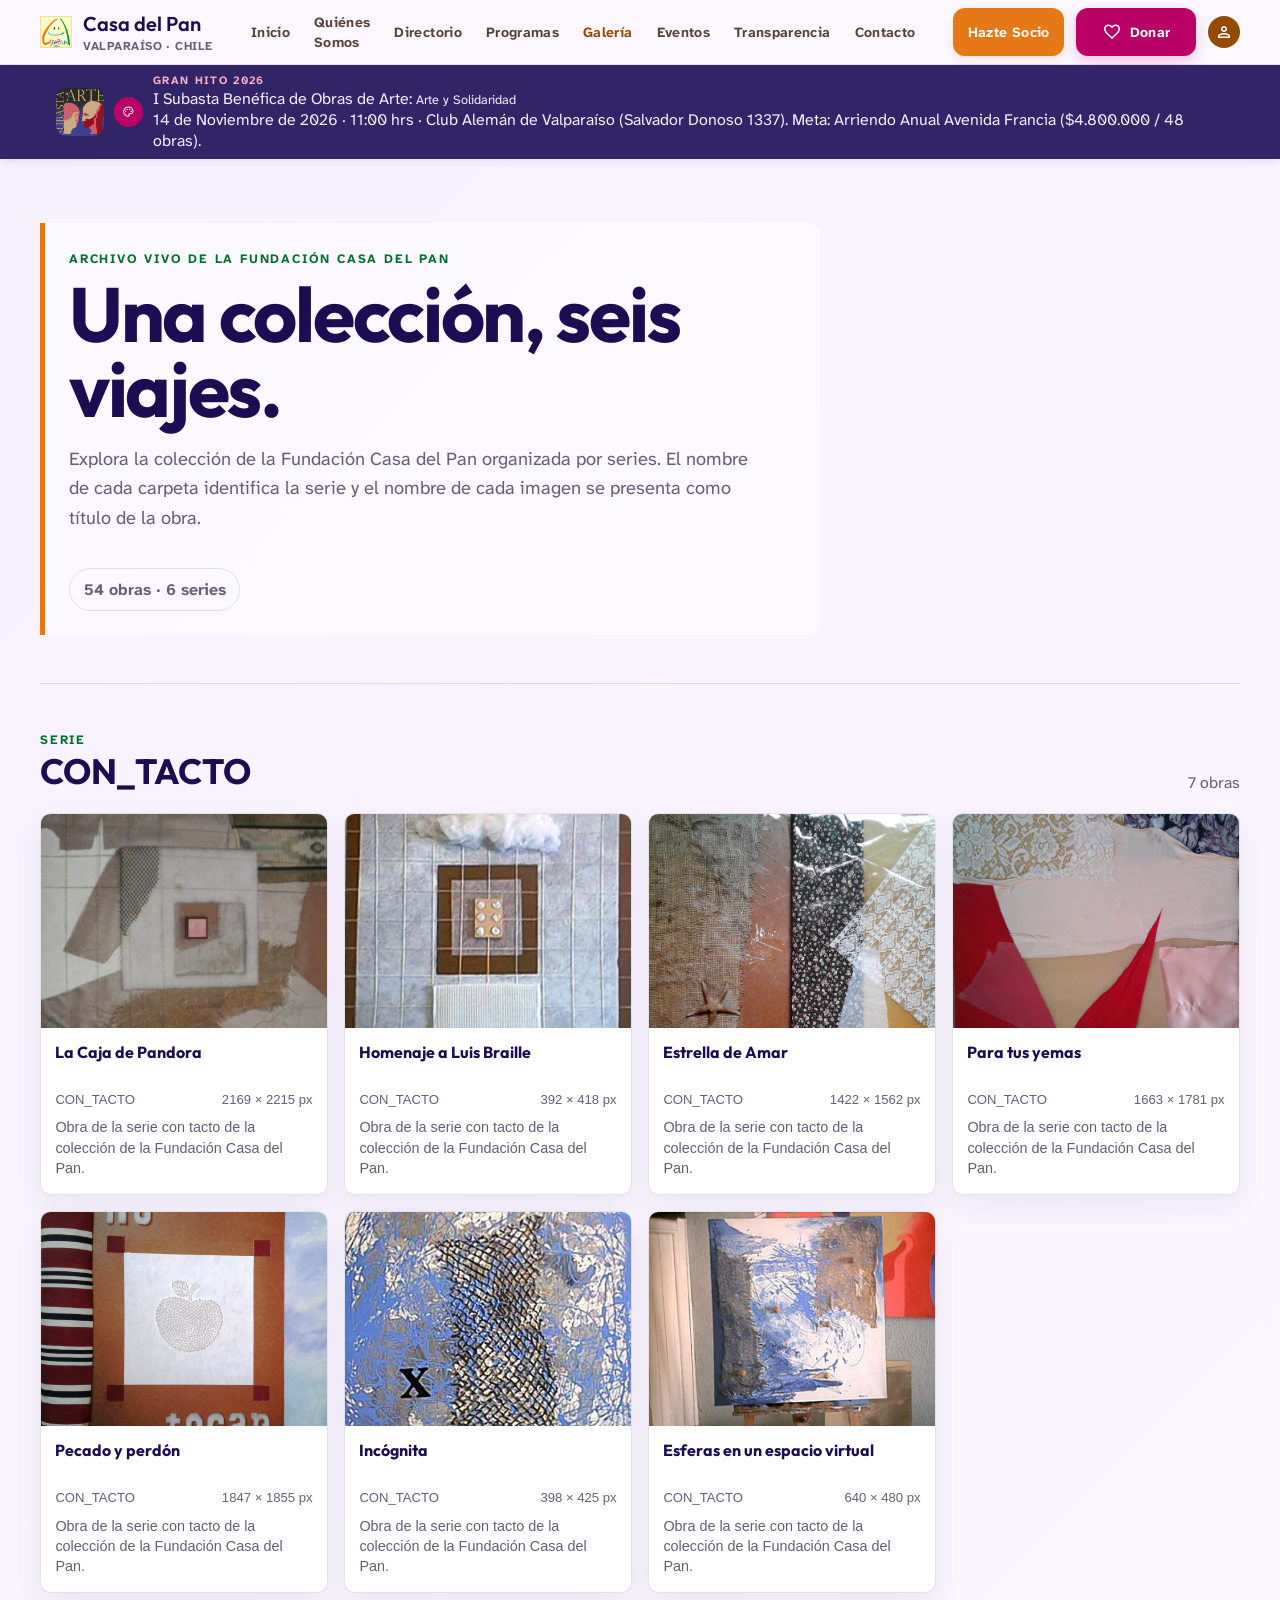
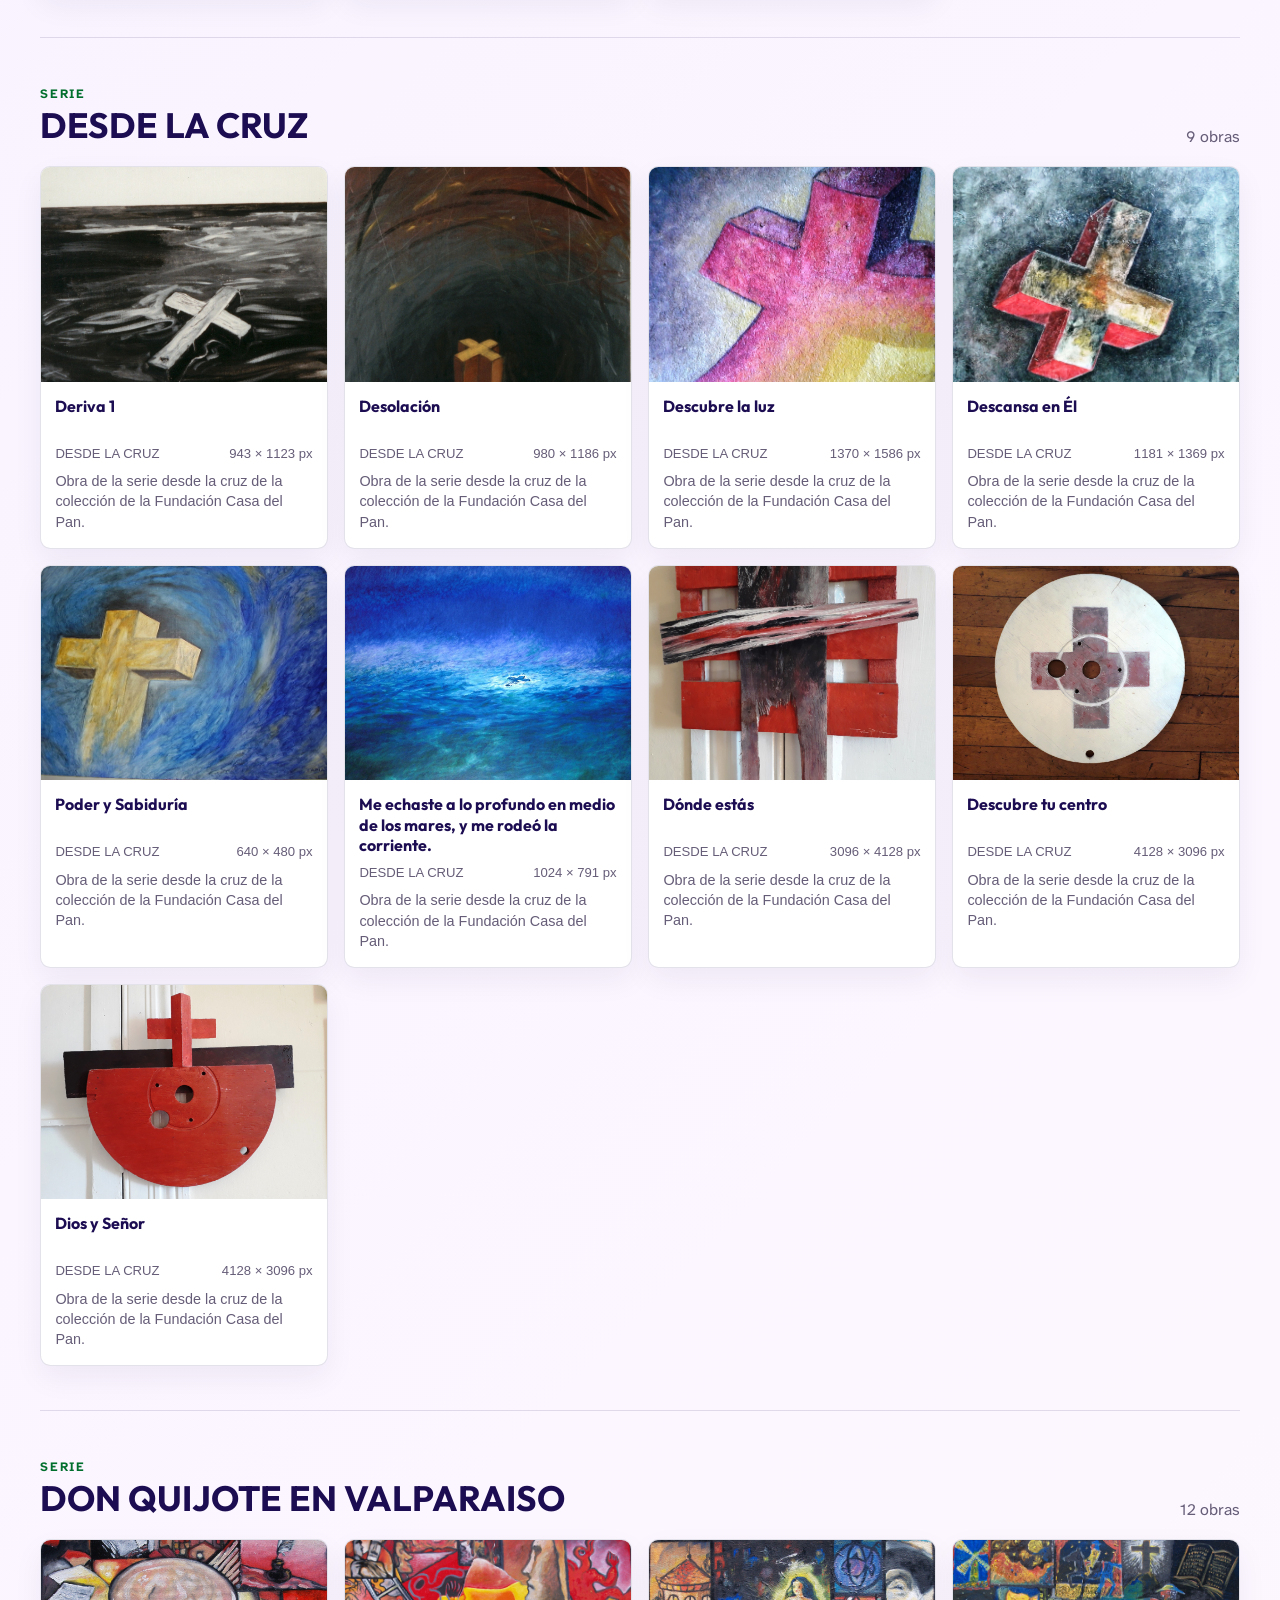
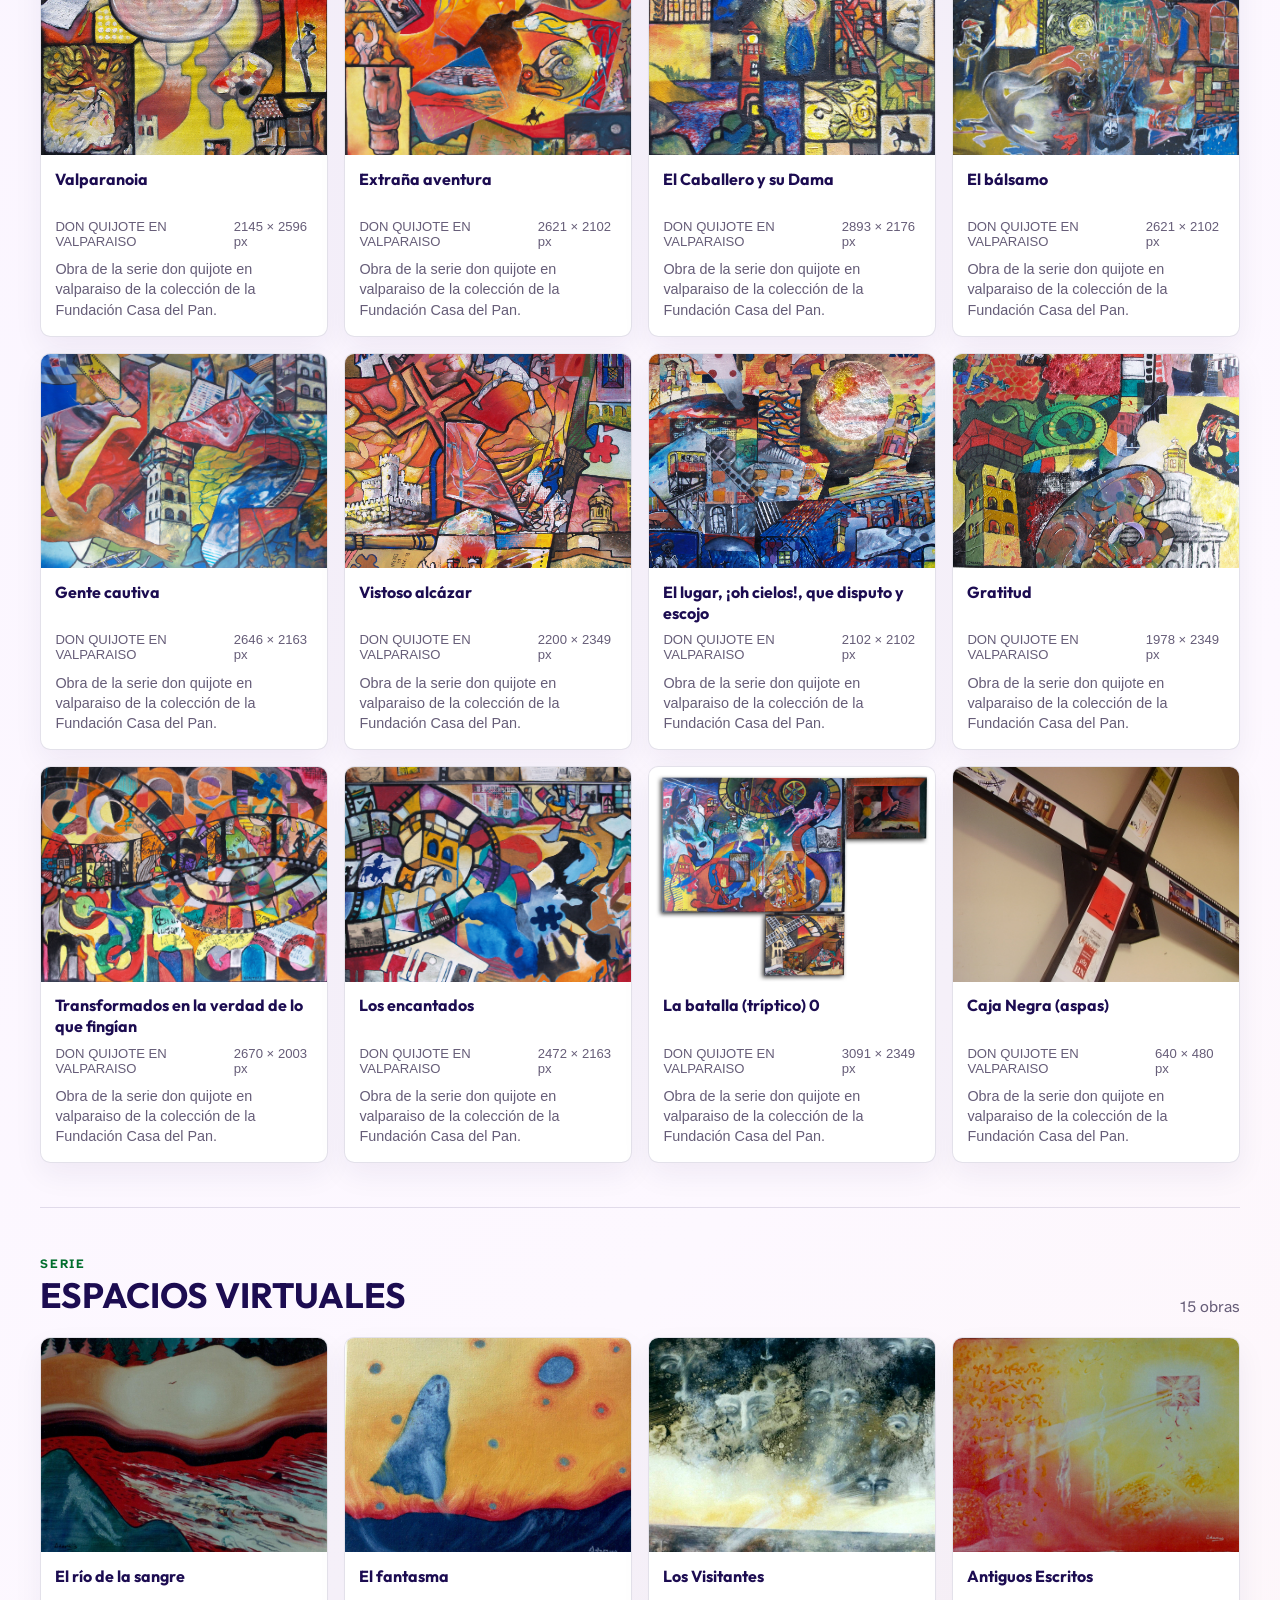
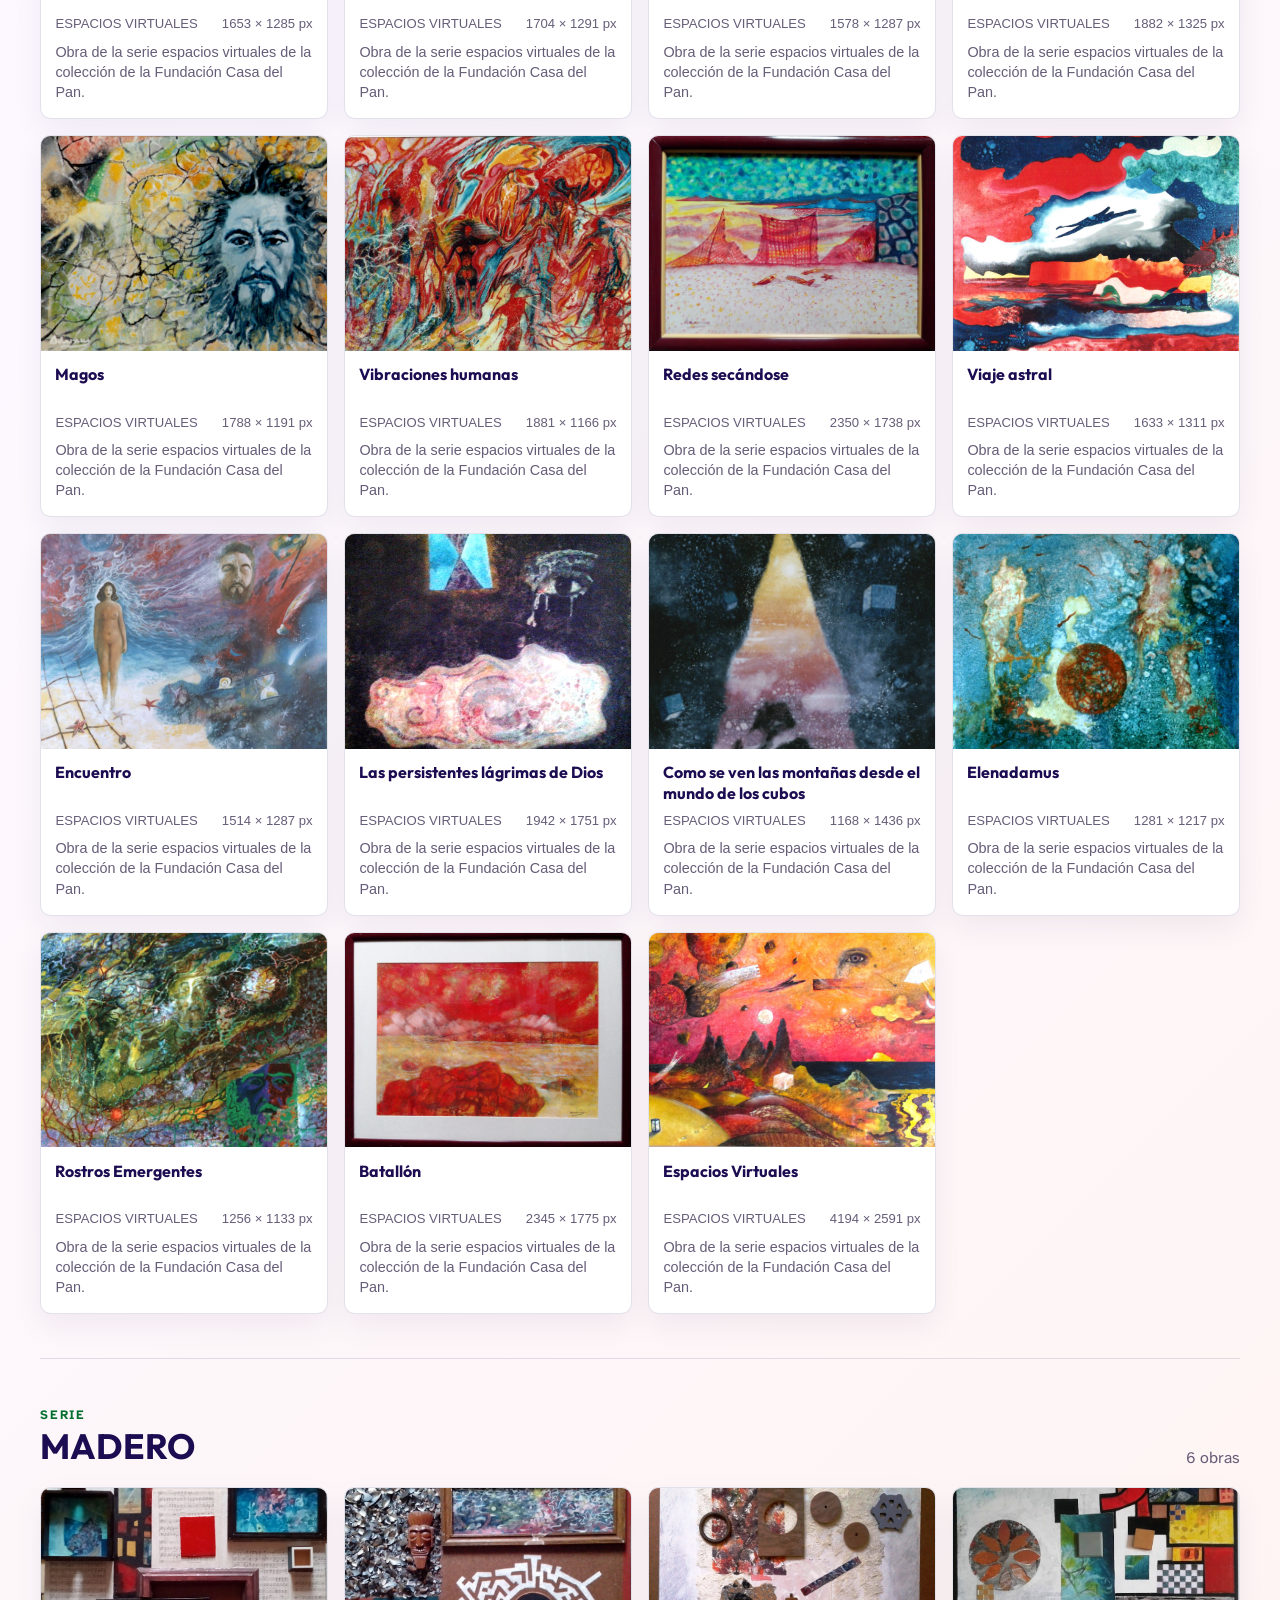
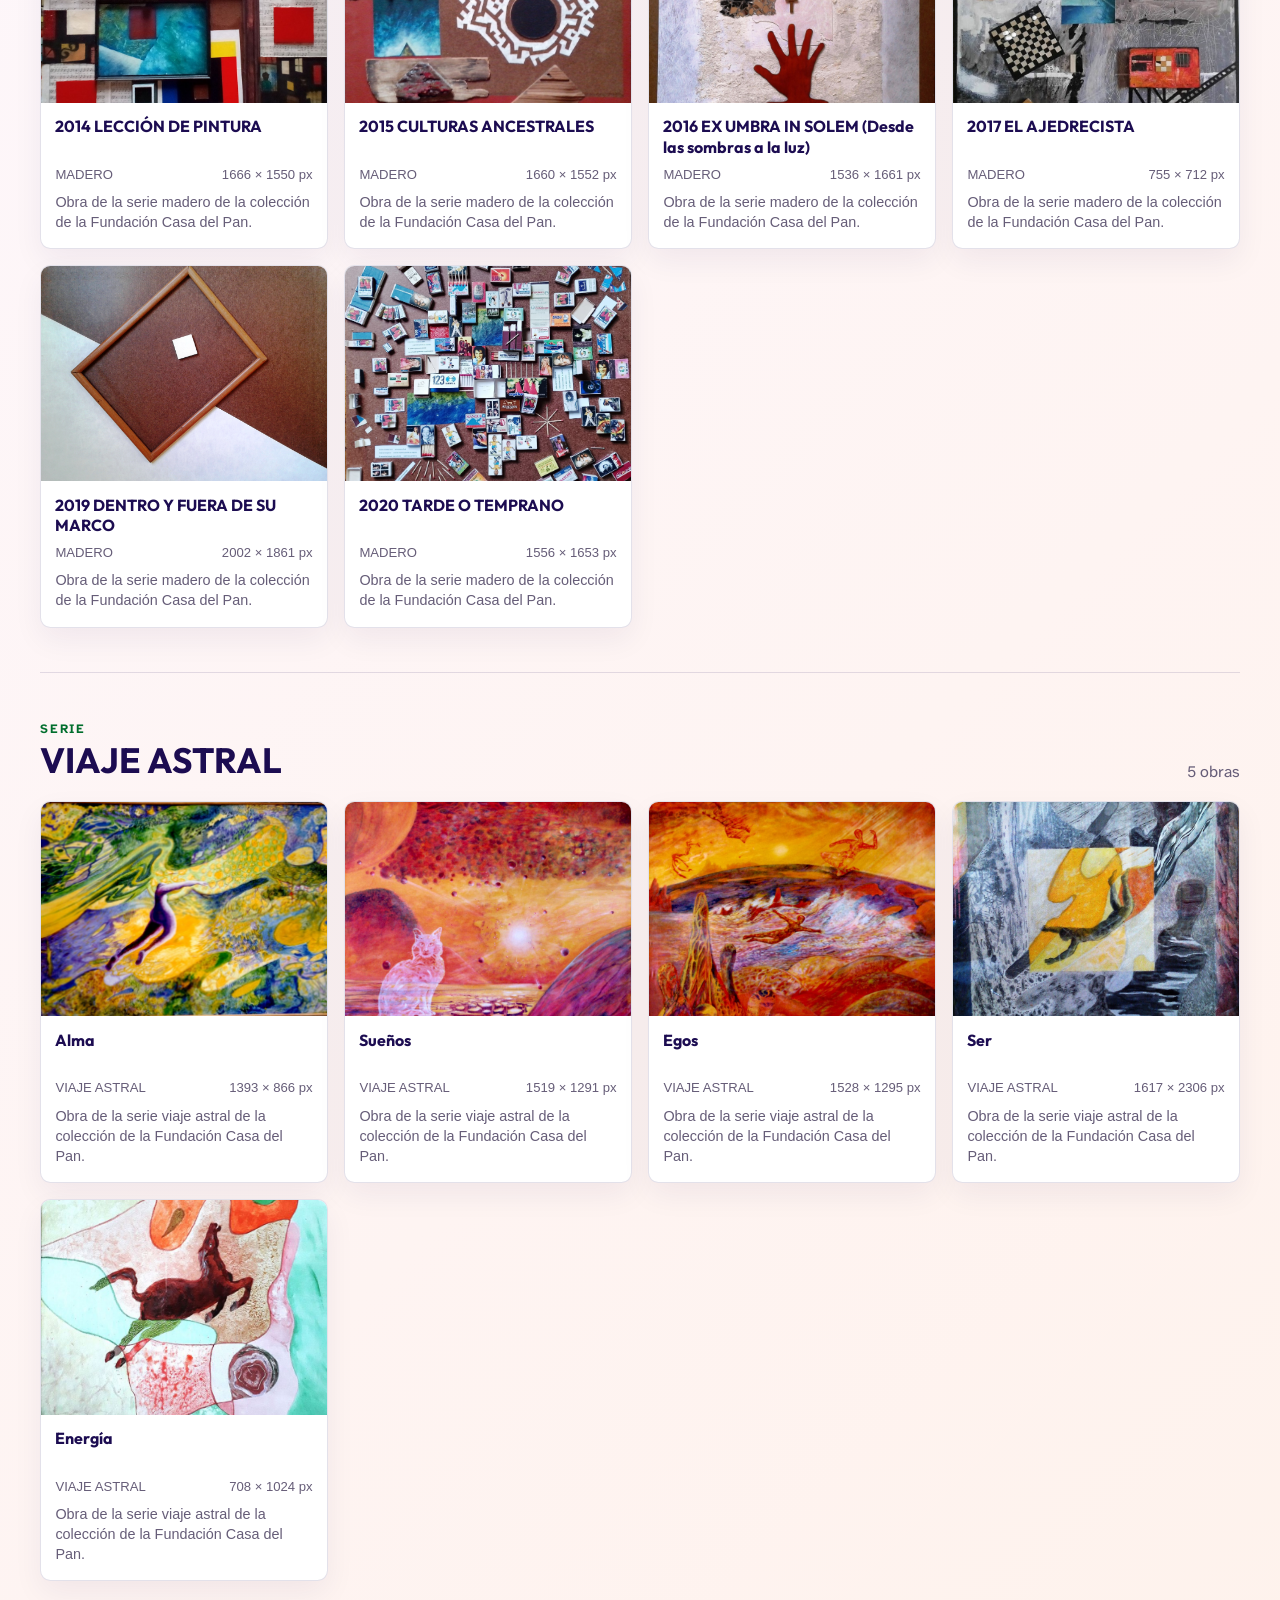
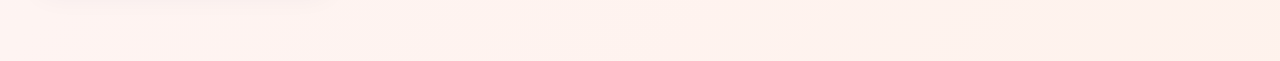
==== coleccion-fcp.html @ 7492fa9b "update surprise prime photos" ====
<!doctype html>
<html lang="es">
<head>
  <meta charset="utf-8">
  <meta name="viewport" content="width=device-width, initial-scale=1">
  <title>Colección FCP | Fundación Casa del Pan</title>
  <meta name="description" content="Colección de obras de la Fundación Casa del Pan, organizada por series.">
  <link rel="preconnect" href="https://fonts.googleapis.com">
  <link rel="preconnect" href="https://fonts.googleapis.com" crossorigin>
  <link href="https://fonts.googleapis.com/css2?family=Atkinson+Hyperlegible+Next:wght@400;700&family=Outfit:wght@500;600;700&display=swap" rel="stylesheet">
  <link href="https://fonts.googleapis.com/css2?family=Material+Symbols+Outlined:opsz,wght,FILL,GRAD@20..48,100..700,0..1,-50..200" rel="stylesheet">
  <link rel="stylesheet" href="assets/css/galleries.css">
</head>
<body class="gallery-body">
  <header class="gallery-header bg-surface/95 backdrop-blur-md">
    <div class="gallery-nav h-16 max-w-container-max mx-auto px-gutter-mobile lg:px-gutter-desktop flex items-center justify-between gap-space-md">
      <a class="gallery-brand flex items-center gap-space-sm group focus:outline-none focus:ring-2 focus:ring-secondary rounded-lg" href="index.html">
        <img alt="Fundación Casa del Pan Logo" class="h-8 w-auto object-contain" src="assets/images/logo.png" width="32" height="32" />
        <div class="flex flex-col"><span class="font-headline-sm text-headline-sm text-on-surface tracking-tight leading-tight group-hover:text-primary transition-colors">Casa del Pan</span><span class="font-label-sm text-label-sm text-on-surface-variant tracking-wider uppercase">Valparaíso · Chile</span></div>
      </a>
      <nav aria-label="Navegación principal" class="gallery-links hidden xl:flex items-center gap-space-lg">
        <a class="font-label-md text-label-md text-on-surface-variant hover:text-on-surface transition-colors py-2" href="index.html">Inicio</a>
        <a class="font-label-md text-label-md text-on-surface-variant hover:text-on-surface transition-colors py-2" href="index.html#quienes-somos">Quiénes<br>Somos</a>
        <a class="font-label-md text-label-md text-on-surface-variant hover:text-on-surface transition-colors py-2" href="index.html#directorio">Directorio</a>
        <a class="font-label-md text-label-md text-on-surface-variant hover:text-on-surface transition-colors py-2" href="index.html#programas">Programas</a>
        <a aria-current="page" class="font-label-md text-label-md text-primary font-bold transition-colors py-2" href="coleccion-fcp.html">Galería</a>
        <a class="font-label-md text-label-md text-on-surface-variant hover:text-on-surface transition-colors py-2" href="obras-subastas.html">Eventos</a>
        <a class="font-label-md text-label-md text-on-surface-variant hover:text-on-surface transition-colors py-2" href="index.html#transparencia">Transparencia</a>
        <a class="font-label-md text-label-md text-on-surface-variant hover:text-on-surface transition-colors py-2" href="index.html#contacto">Contacto</a>
      </nav>
      <div class="gallery-actions flex items-center gap-space-sm"><a class="gallery-member-link hidden sm:inline-flex items-center justify-center min-h-[48px] px-space-md py-space-xs rounded-xl bg-primary-container text-on-primary font-label-md text-label-md shadow-sm hover:brightness-105 active:scale-98 transition-all" href="index.html#hazte-socio">Hazte Socio</a><a class="gallery-link-cta inline-flex items-center justify-center min-h-[48px] px-space-lg py-space-xs rounded-xl bg-tertiary text-on-tertiary font-label-md text-label-md shadow-md hover:brightness-110 active:scale-98 transition-all gap-space-xs" href="index.html#donar"><span aria-hidden="true" class="material-symbols-outlined text-[20px]">favorite</span><span>Donar</span></a><span class="gallery-profile w-8 h-8 rounded-full bg-primary flex items-center justify-center shrink-0 ml-1" aria-hidden="true"><span class="material-symbols-outlined text-on-primary text-[18px]">person</span></span></div>
    </div>
  </header>
  <aside aria-label="Evento Solidario Destacado" class="auction-banner w-full bg-inverse-surface px-gutter-mobile lg:px-gutter-desktop py-space-sm shadow-sm">
    <div class="max-w-container-max mx-auto flex flex-col md:flex-row items-center justify-between gap-space-sm w-full"><div class="auction-banner-inner flex items-center gap-space-sm"><img class="h-14 w-14 rounded-xl object-cover shadow-sm" src="assets/images/logo-evento-subasta.jpeg" alt="Logo de la subasta Arte y Solidaridad" width="56" height="56" /><span aria-hidden="true" class="auction-banner-icon inline-flex p-space-xs rounded-full bg-tertiary text-on-tertiary animate-pulse"><span class="material-symbols-outlined text-[20px]">palette</span></span><div class="flex flex-col"><span class="auction-banner-kicker font-label-sm text-label-sm uppercase tracking-wider">Gran Hito 2026</span><p class="font-headline-sm text-headline-sm">I Subasta Benéfica de Obras de Arte: <span>Arte y Solidaridad</span></p><p class="font-body-sm text-body-sm">14 de Noviembre de 2026 · 11:00 hrs · Club Alemán de Valparaíso (Salvador Donoso 1337). Meta: Arriendo Anual Avenida Francia ($4.800.000 / 48 obras).</p></div></div></div>
  </aside>
  <main class="gallery-main" data-gallery-root="collection">
    <section class="gallery-hero">
      <span class="gallery-kicker">Archivo vivo de la Fundación Casa del Pan</span>
      <h1>Una colección, seis viajes.</h1>
      <p>Explora la colección de la Fundación Casa del Pan organizada por series. El nombre de cada carpeta identifica la serie y el nombre de cada imagen se presenta como título de la obra.</p>
      <span class="gallery-stat">54 obras · 6 series</span>
    </section>
    <div data-series-container></div>
  </main>
  <div class="lightbox" id="lightbox" role="dialog" aria-modal="true" aria-labelledby="lightbox-title" hidden>
    <button class="lightbox-close" type="button" aria-label="Cerrar vista ampliada" data-lightbox-close>×</button>
    <button class="lightbox-arrow lightbox-prev" type="button" aria-label="Obra anterior" data-lightbox-prev>‹</button>
    <div class="lightbox-content"><div class="lightbox-media"><img data-lightbox-image alt=""></div><div class="lightbox-info"><span class="gallery-kicker">Ficha de la obra</span><h2 id="lightbox-title" data-lightbox-title></h2><p data-lightbox-description></p><p><strong>Tamaño original</strong><br><span data-lightbox-size></span></p></div></div>
    <button class="lightbox-arrow lightbox-next" type="button" aria-label="Obra siguiente" data-lightbox-next>›</button>
  </div>
  <script src="assets/js/galleries.js" defer></script>
</body>
</html>
---- assets/css/galleries.css ----
:root {
  --gallery-ink: #1c0c51;
  --gallery-muted: #665d78;
  --gallery-orange: #e67817;
  --gallery-green: #006e2d;
  --gallery-paper: #fdf8ff;
  --gallery-line: rgba(28, 12, 81, 0.12);
}

* { box-sizing: border-box; }

html { scroll-behavior: smooth; }

body.gallery-body {
  margin: 0;
  color: var(--gallery-ink);
  background: var(--gallery-paper);
  background-image: linear-gradient(135deg, rgba(247, 241, 255, .95), rgba(253, 248, 255, .96) 55%, rgba(255, 240, 229, .72));
  font-family: "Atkinson Hyperlegible Next", sans-serif;
}

.gallery-header {
  position: sticky;
  top: 0;
  z-index: 20;
  border-bottom: 1px solid var(--gallery-line);
  background: rgba(253, 248, 255, 0.95);
  backdrop-filter: blur(18px);
}

.gallery-nav {
  width: min(1200px, calc(100% - 2rem));
  min-height: 64px;
  margin: 0 auto;
  display: flex;
  align-items: center;
  justify-content: space-between;
  gap: 1rem;
}

.gallery-brand { display: inline-flex; align-items: center; gap: .7rem; color: inherit; text-decoration: none; }
.gallery-brand img { width: 32px; height: 32px; object-fit: contain; }
.gallery-brand > div { display: flex; flex-direction: column; }
.gallery-brand span:first-child { color: var(--gallery-ink); font: 600 20px/28px "Outfit", sans-serif; }
.gallery-brand span:last-child { color: var(--gallery-muted); font: 700 12px/16px "Atkinson Hyperlegible Next", sans-serif; letter-spacing: .04em; text-transform: uppercase; }
.gallery-brand strong { display: block; font: 700 1rem "Outfit", sans-serif; }
.gallery-brand small { color: var(--gallery-muted); letter-spacing: .08em; text-transform: uppercase; }
.gallery-links { display: none; align-items: center; gap: 1.5rem; flex-wrap: wrap; justify-content: flex-end; }
.gallery-links a { color: #564336; padding: .5rem 0; border-radius: 0; text-decoration: none; font: 700 14px/20px "Atkinson Hyperlegible Next", sans-serif; letter-spacing: .025em; transition: color .2s ease; }
.gallery-links a:hover { color: #1c0c51; background: transparent; }
.gallery-links a[aria-current="page"] { color: #964900; background: transparent; }
.gallery-links .gallery-link-cta { color: white; background: #b90065; box-shadow: 0 5px 14px rgba(185, 0, 101, .22); }
.gallery-links .gallery-link-cta:hover { color: white; background: var(--gallery-green); }
.gallery-actions { display: flex; align-items: center; gap: .75rem; }
.gallery-actions a { display: inline-flex; align-items: center; justify-content: center; min-height: 48px; padding: .5rem .9rem; border-radius: .75rem; color: white; font: 700 14px/20px "Atkinson Hyperlegible Next", sans-serif; letter-spacing: .025em; text-decoration: none; transition: filter .2s ease, transform .2s ease; }
.gallery-member-link { color: white !important; background: #e67817; box-shadow: 0 3px 10px rgba(230, 120, 23, .18); }
.gallery-member-link:hover { filter: brightness(1.05); }
.gallery-actions a:active { transform: scale(.98); }
.gallery-profile { display: inline-grid; place-items: center; width: 32px; height: 32px; border-radius: 50%; color: white; background: #964900; font-size: .7rem; }

.gallery-actions .gallery-link-cta { min-width: 120px; gap: .5rem; color: white; background: #b90065; box-shadow: 0 5px 14px rgba(185, 0, 101, .22); }
.gallery-actions .gallery-link-cta:hover { filter: brightness(1.1); }
.material-symbols-outlined { font-family: "Material Symbols Outlined"; font-weight: normal; font-style: normal; font-size: 1.25rem; line-height: 1; letter-spacing: normal; text-transform: none; white-space: nowrap; word-wrap: normal; direction: ltr; font-feature-settings: "liga"; -webkit-font-feature-settings: "liga"; -webkit-font-smoothing: antialiased; }

.auction-banner { width: 100%; margin: 0; padding: .5rem max(1rem, calc((100% - 1200px) / 2)); display: flex; align-items: center; justify-content: space-between; gap: 1rem; background: #322567; color: #f4eeff; box-shadow: 0 1px 8px rgba(31, 16, 84, .12); }
.auction-banner > div { width: min(1200px, calc(100% - 2rem)); margin: 0 auto; display: flex; align-items: center; justify-content: space-between; gap: 1rem; }
.auction-banner-inner { display: flex; align-items: center; gap: .6rem; min-width: 0; }
.auction-banner-inner img { width: 48px; height: 48px; border-radius: .65rem; object-fit: cover; }
.auction-banner-icon { display: inline-grid; place-items: center; width: 30px; height: 30px; border-radius: 50%; color: white; background: #b90065; }
.auction-banner-inner > div { display: flex; flex-direction: column; min-width: 0; }
.auction-banner-kicker { color: #ffb0c9; font-size: .7rem; font-weight: 700; letter-spacing: .12em; text-transform: uppercase; }
.auction-banner strong { font-family: "Outfit", sans-serif; font-size: .95rem; }
.auction-banner strong em { color: #ffb786; font-style: normal; }
.auction-banner p { margin: 0; }
.auction-banner-inner span:not(.auction-banner-kicker):not(.auction-banner-icon) { color: #f4eeff; font-size: .8rem; }
.auction-banner > a { flex: 0 0 auto; padding: .55rem .8rem; border-radius: .55rem; color: #4d2300; background: #ffb786; text-decoration: none; font-size: .875rem; font-weight: 700; }
.auction-details-link:hover { background: white; }
.auction-banner a:hover { background: var(--gallery-orange); }

.gallery-main { width: min(1200px, calc(100% - 2rem)); margin: 0 auto; padding: 4rem 0 5rem; }
.gallery-kicker { color: var(--gallery-green); font-size: .8rem; font-weight: 700; letter-spacing: .14em; text-transform: uppercase; }
.gallery-hero { max-width: 780px; margin-bottom: 3rem; padding: 1.5rem; border-left: 5px solid var(--gallery-orange); border-radius: 0 .8rem .8rem 0; background: rgba(255, 255, 255, .55); }
.gallery-hero h1 { margin: .5rem 0 1rem; font: 700 clamp(2.4rem, 6vw, 5rem)/.98 "Outfit", sans-serif; letter-spacing: -.03em; }
.gallery-hero p { max-width: 680px; color: var(--gallery-muted); font-size: 1.15rem; line-height: 1.6; }
.gallery-stat { display: inline-flex; margin-top: 1rem; padding: .65rem .85rem; border: 1px solid var(--gallery-line); border-radius: 999px; color: var(--gallery-muted); font-weight: 700; }

.series-section { padding-top: 2.75rem; margin-top: 2.75rem; border-top: 1px solid var(--gallery-line); }
.series-heading { display: flex; justify-content: space-between; align-items: end; gap: 1rem; margin-bottom: 1.2rem; }
.series-heading h2 { margin: 0; font: 700 clamp(1.45rem, 3vw, 2.2rem) "Outfit", sans-serif; }
.series-heading p { margin: 0; color: var(--gallery-muted); }
.gallery-grid { display: grid; grid-template-columns: repeat(4, minmax(0, 1fr)); gap: 1rem; }
.art-card { margin: 0; overflow: hidden; border: 1px solid var(--gallery-line); border-radius: .65rem; background: white; box-shadow: 0 12px 30px rgba(28, 12, 81, .06); }
.art-card button { display: block; width: 100%; padding: 0; border: 0; color: inherit; text-align: left; background: transparent; cursor: zoom-in; }
.art-card img { display: block; width: 100%; aspect-ratio: 4 / 3; object-fit: cover; background: #eee9f2; transition: transform .35s ease; }
.art-card button:hover img { transform: scale(1.035); }
.art-card figcaption { padding: .85rem .9rem 1rem; }
.art-title { display: block; min-height: 2.6em; font: 700 1rem/1.3 "Outfit", sans-serif; }
.art-meta { display: flex; justify-content: space-between; gap: .5rem; margin-top: .55rem; color: var(--gallery-muted); font-size: .82rem; }
.art-description { margin: .65rem 0 0; color: var(--gallery-muted); font-size: .9rem; line-height: 1.4; }

.lightbox[hidden] { display: none; }
.lightbox { position: fixed; inset: 0; z-index: 50; display: grid; place-items: center; padding: 1rem; background: rgba(16, 9, 39, .94); }
.lightbox-content { width: min(1160px, 100%); max-height: calc(100vh - 2rem); display: grid; grid-template-columns: minmax(0, 1fr) 280px; overflow: hidden; border: 1px solid rgba(255,255,255,.18); border-radius: .8rem; background: #24194a; color: white; }
.lightbox-media { min-height: 65vh; display: grid; place-items: center; padding: 1.5rem; }
.lightbox-media img { max-width: 100%; max-height: calc(100vh - 7rem); object-fit: contain; }
.lightbox-info { padding: 2rem 1.5rem; background: rgba(255,255,255,.06); }
.lightbox-info h2 { margin: 0 0 .75rem; font: 700 1.45rem/1.15 "Outfit", sans-serif; }
.lightbox-info p { color: rgba(255,255,255,.76); line-height: 1.5; }
.lightbox-close, .lightbox-arrow { position: absolute; border: 1px solid rgba(255,255,255,.25); border-radius: 999px; color: white; background: rgba(255,255,255,.12); cursor: pointer; }
.lightbox-close { top: 1.25rem; right: 1.25rem; width: 42px; height: 42px; font-size: 1.4rem; }
.lightbox-arrow { top: 50%; width: 46px; height: 46px; transform: translateY(-50%); font-size: 1.7rem; }
.lightbox-prev { left: 1.25rem; }
.lightbox-next { right: 1.25rem; }
.lightbox-close:hover, .lightbox-arrow:hover { background: var(--gallery-orange); }

@media (max-width: 900px) { .gallery-grid { grid-template-columns: repeat(3, minmax(0, 1fr)); } .lightbox-content { grid-template-columns: 1fr; overflow: auto; } .lightbox-media { min-height: 50vh; } .lightbox-info { padding: 1rem 1.25rem; } }
@media (min-width: 1280px) { .gallery-links { display: flex; } }
@media (max-width: 1279px) { .gallery-links { display: none; } }
@media (max-width: 620px) { .gallery-nav { align-items: flex-start; padding: .7rem 0; flex-direction: column; } .auction-banner { align-items: flex-start; } .auction-banner-inner { align-items: flex-start; } .auction-banner > div { width: 100%; } .auction-banner > a { width: 100%; text-align: center; } .gallery-main { padding-top: 2.5rem; } .gallery-grid { grid-template-columns: repeat(2, minmax(0, 1fr)); gap: .7rem; } .art-card figcaption { padding: .65rem; } .art-title { font-size: .9rem; } .art-description { display: none; } .lightbox-arrow { top: 42%; } }
@media (prefers-reduced-motion: reduce) { *, *::before, *::after { scroll-behavior: auto !important; transition: none !important; } }
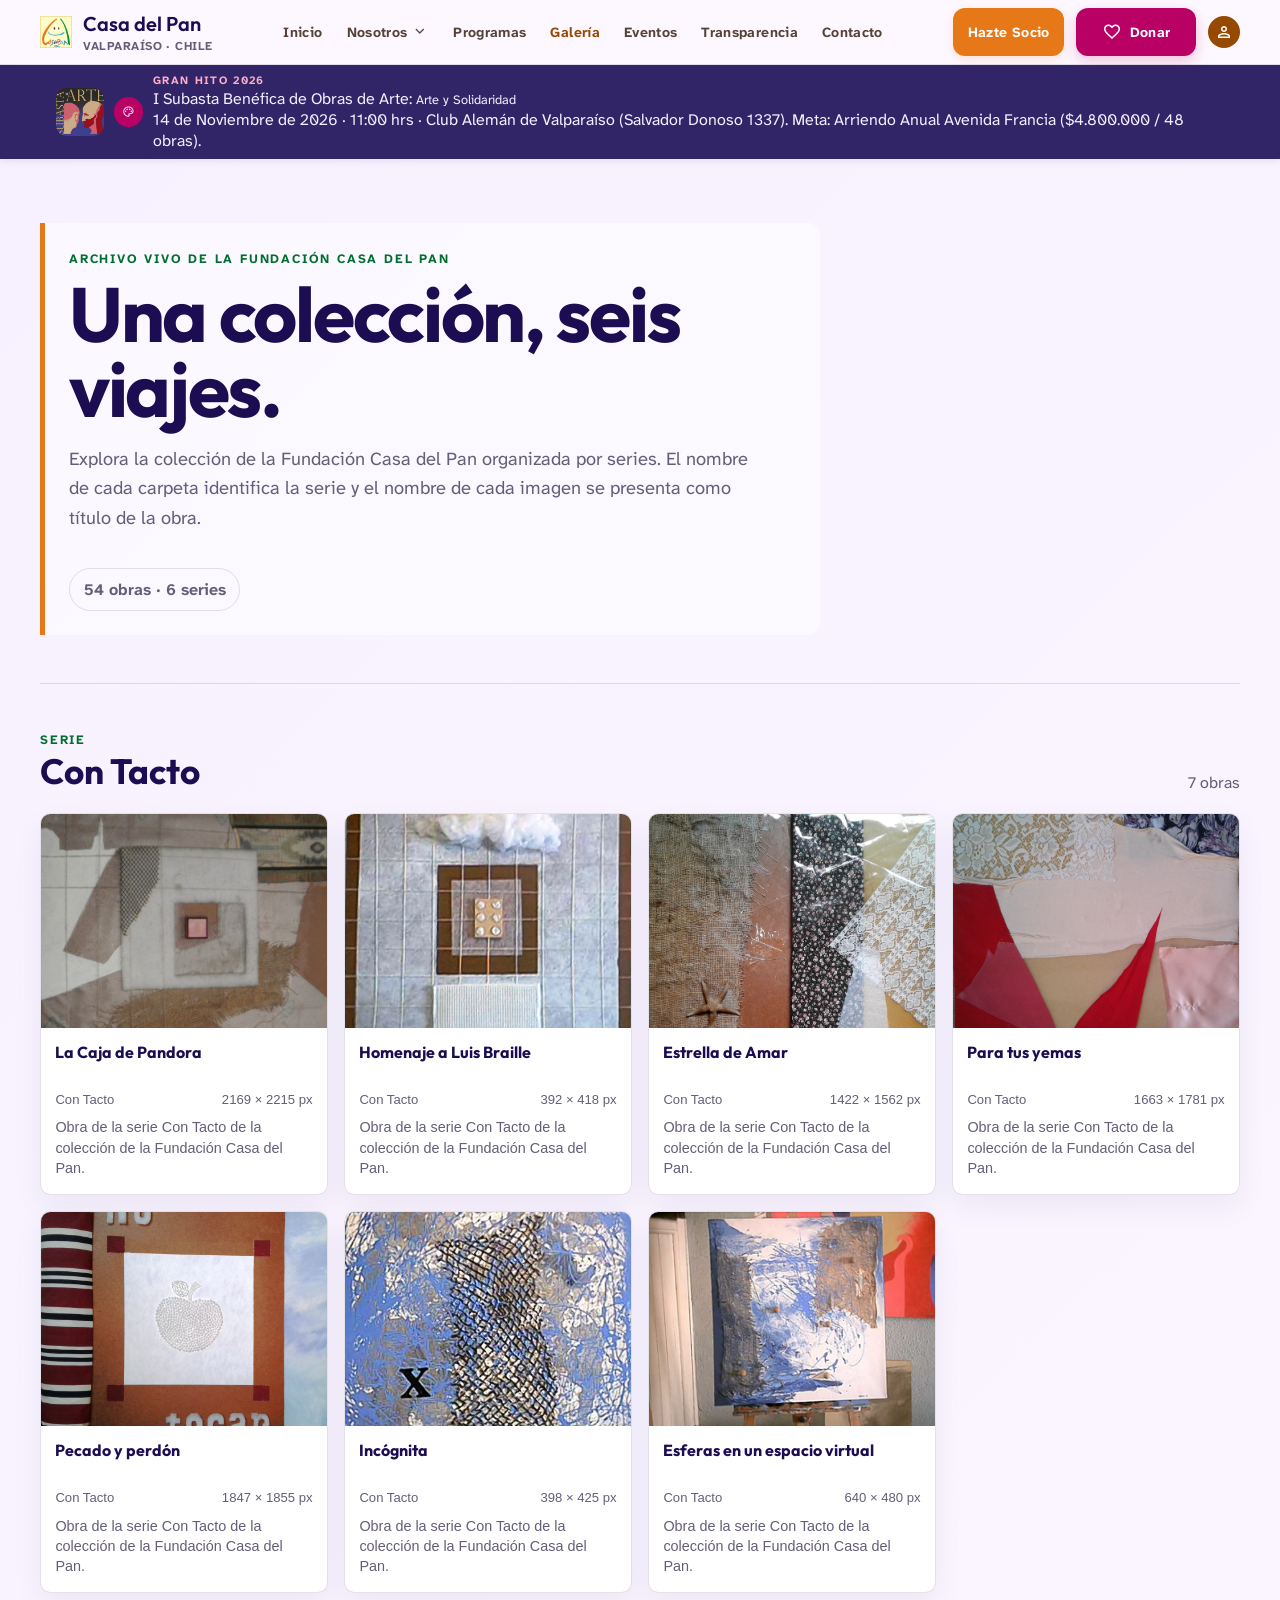
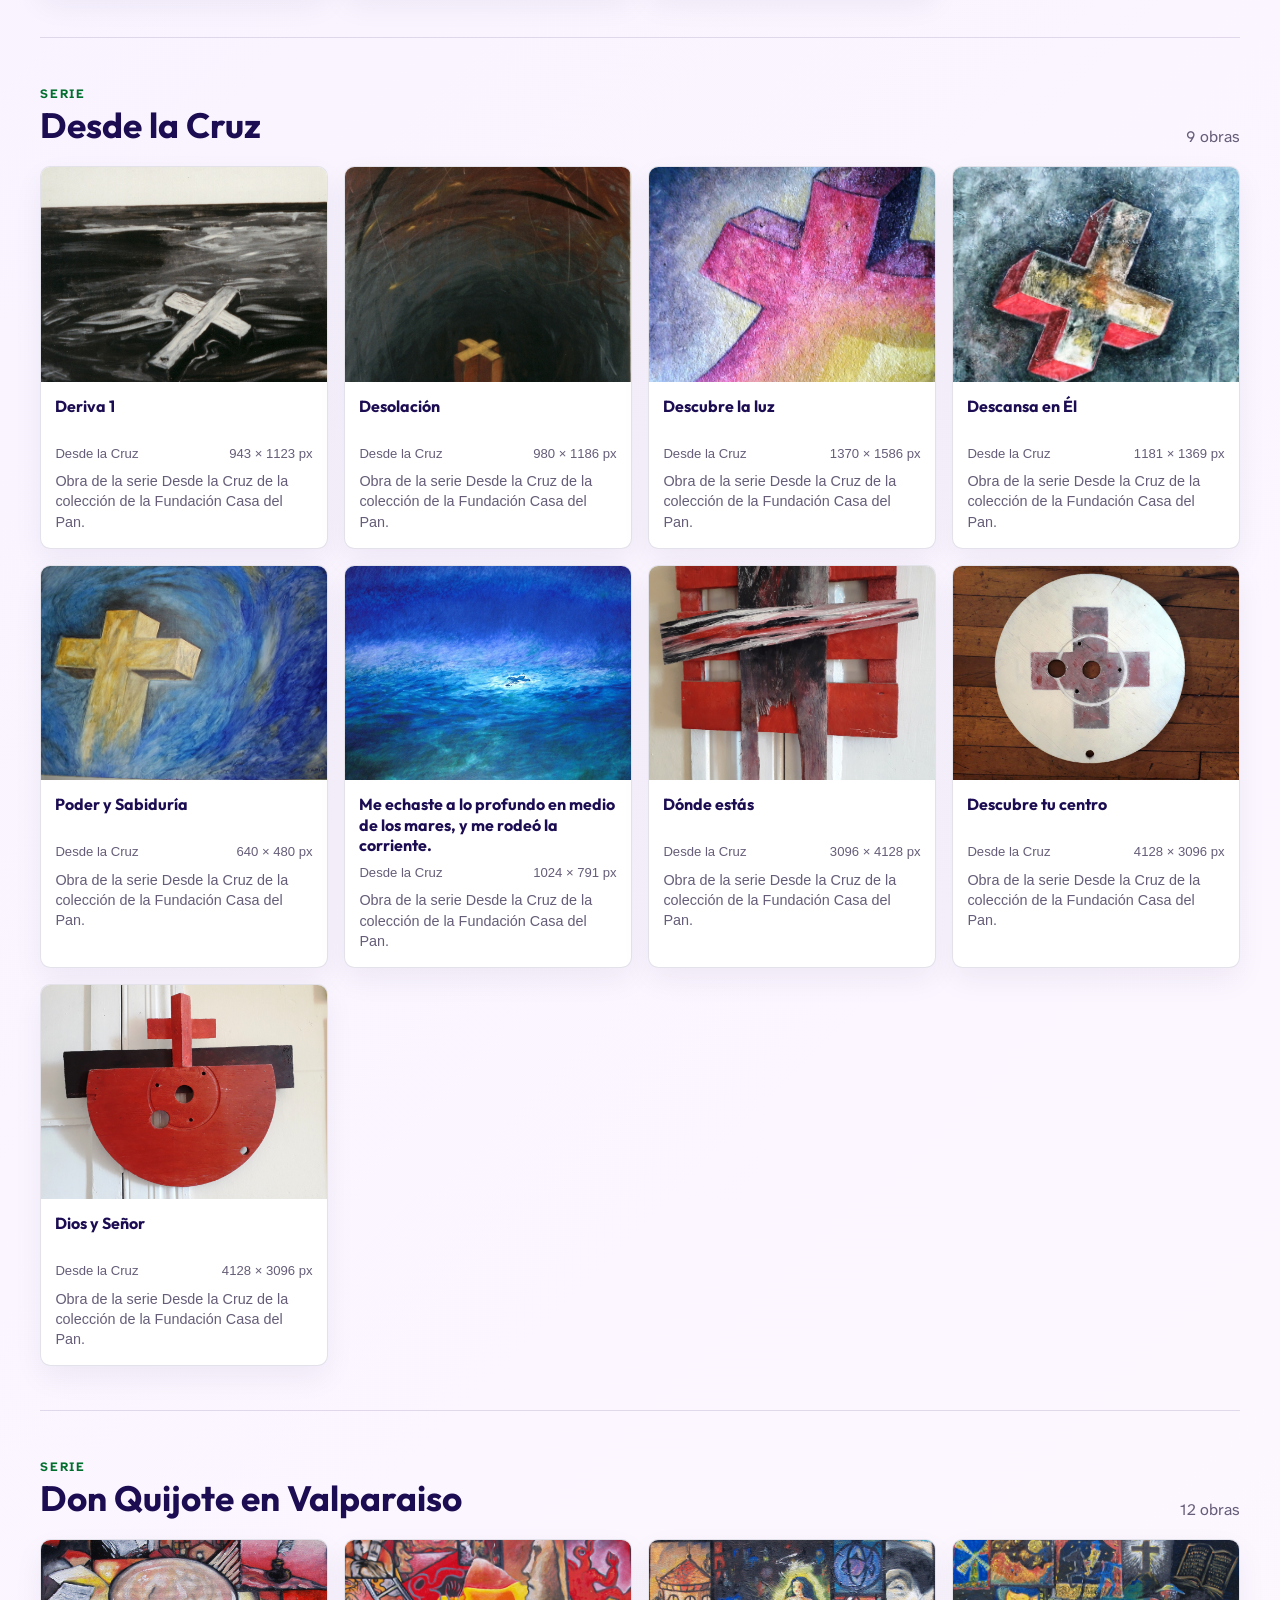
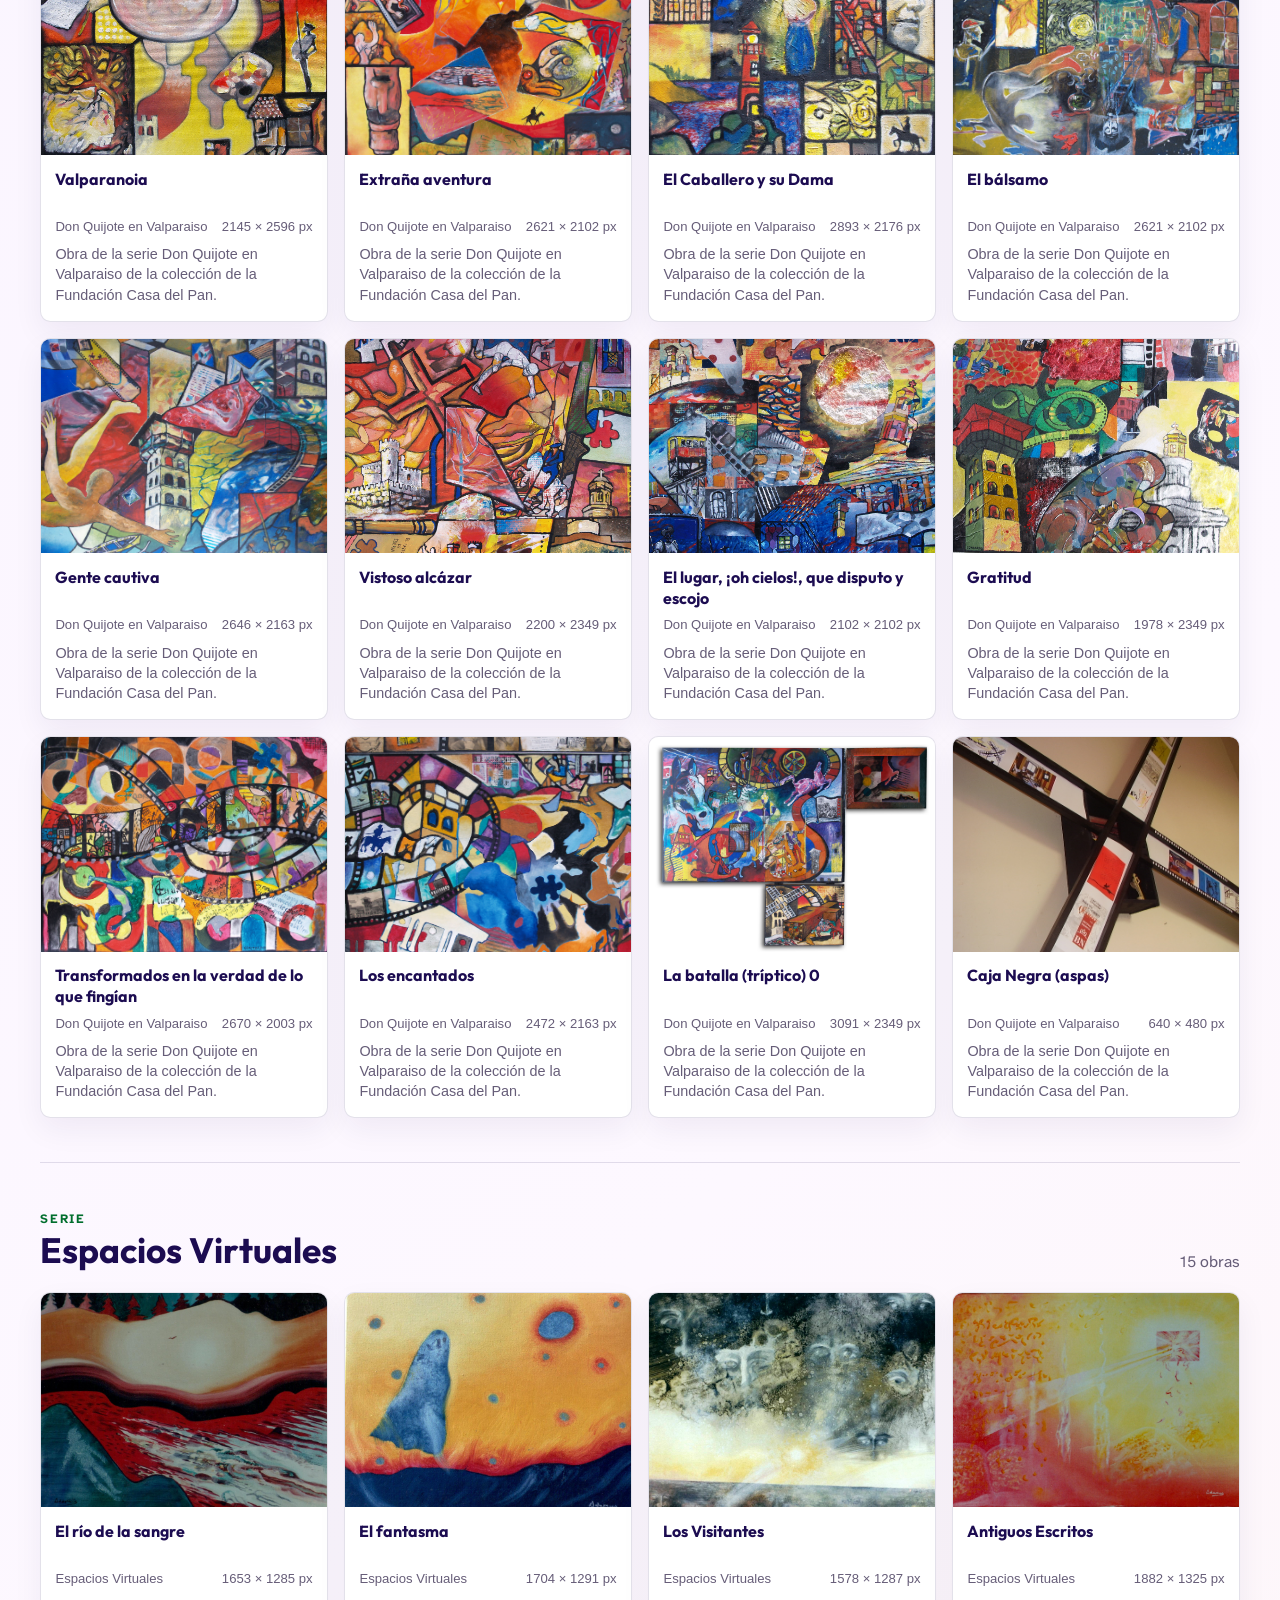
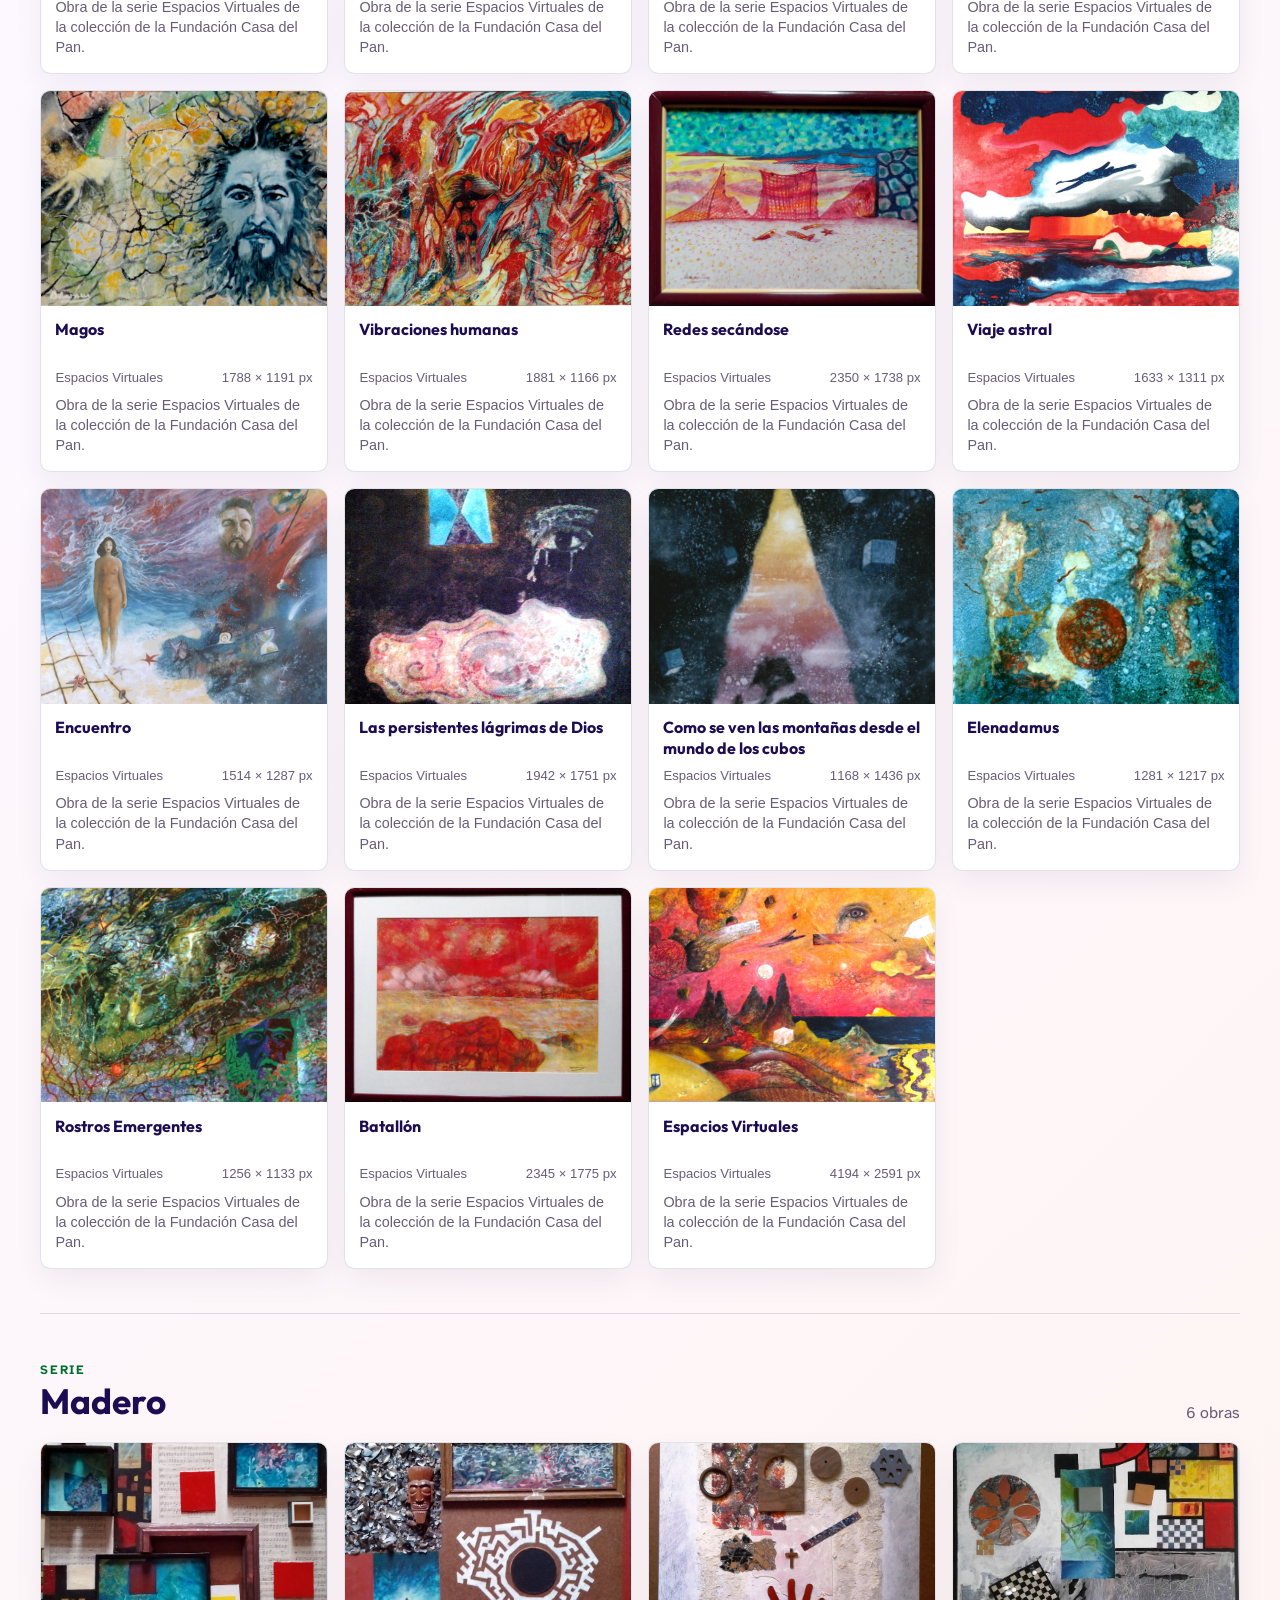
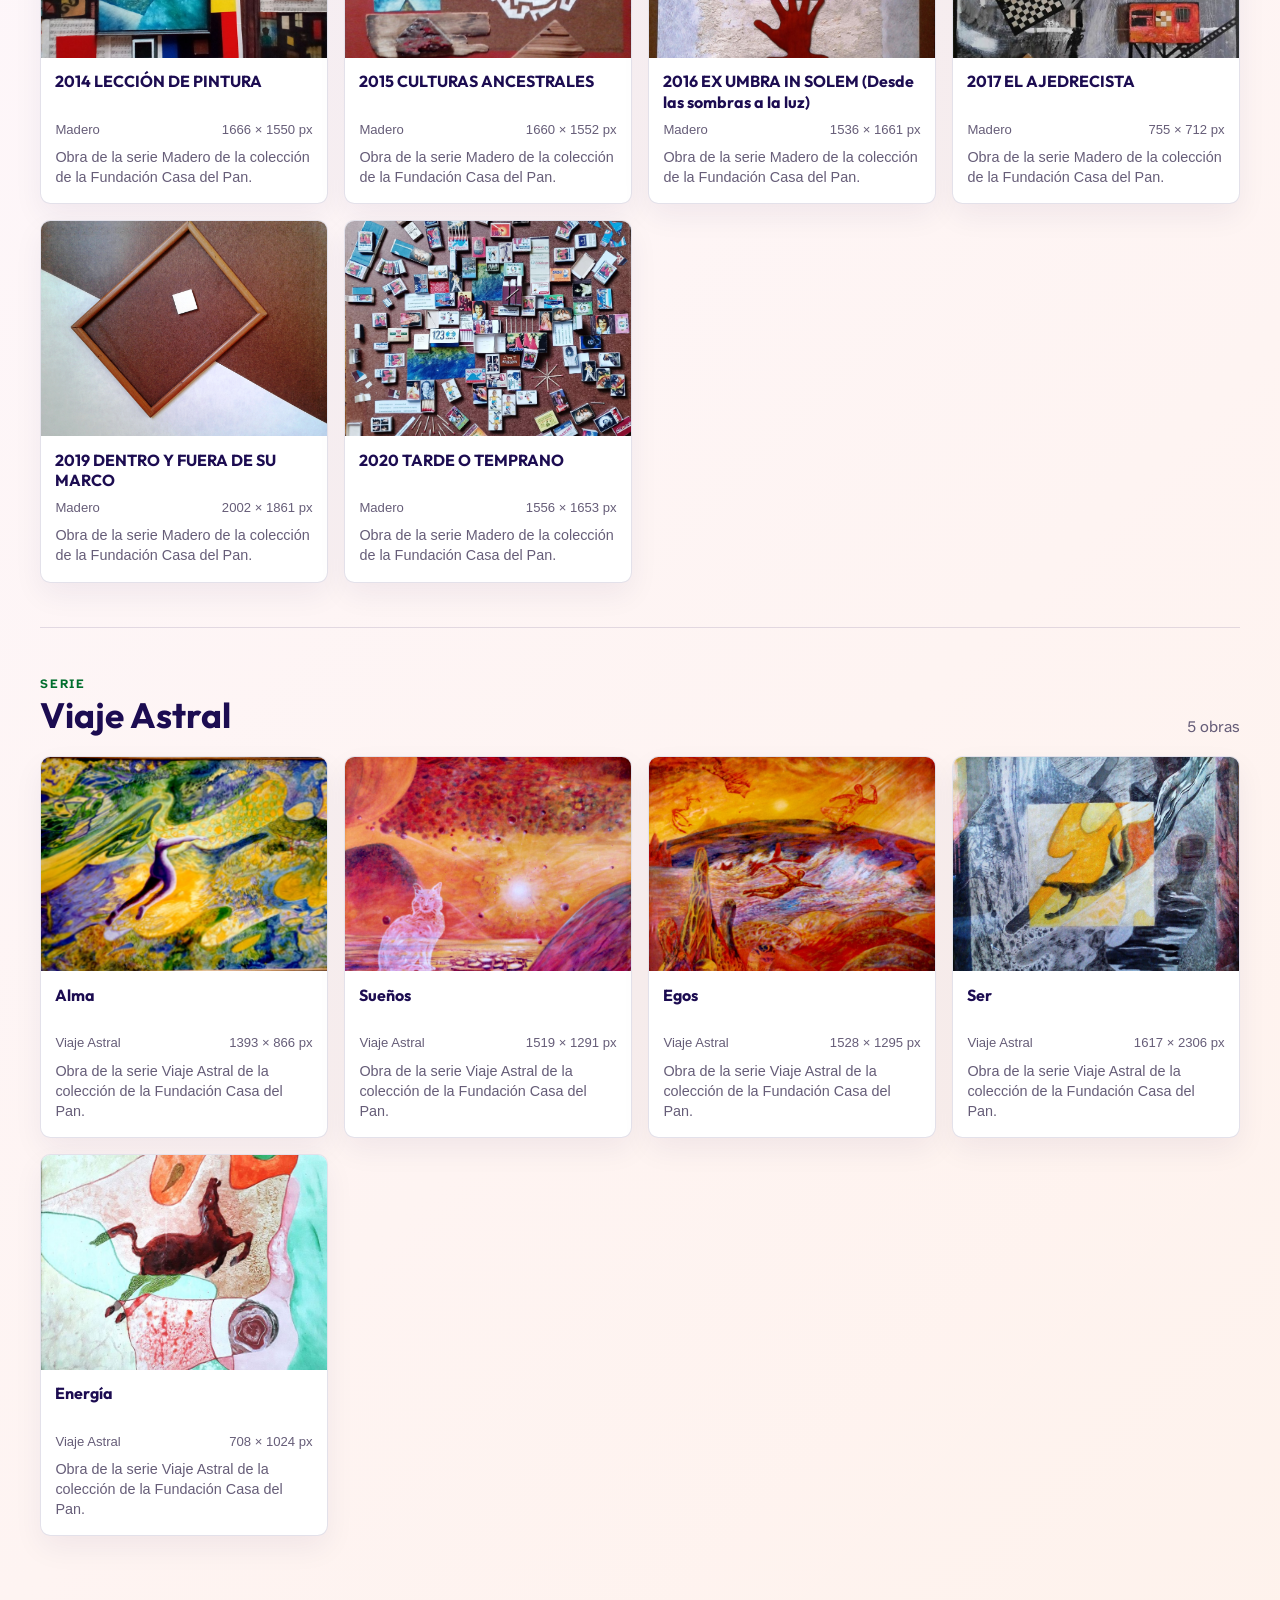
==== commit 1928c15f: "cambios del 10 al 17, admin para eventos, mejoras del navbar" ====
--- a/coleccion-fcp.html
+++ b/coleccion-fcp.html
@@ -20,17 +20,57 @@
       </a>
       <nav aria-label="Navegación principal" class="gallery-links hidden xl:flex items-center gap-space-lg">
         <a class="font-label-md text-label-md text-on-surface-variant hover:text-on-surface transition-colors py-2" href="index.html">Inicio</a>
-        <a class="font-label-md text-label-md text-on-surface-variant hover:text-on-surface transition-colors py-2" href="index.html#quienes-somos">Quiénes<br>Somos</a>
-        <a class="font-label-md text-label-md text-on-surface-variant hover:text-on-surface transition-colors py-2" href="index.html#directorio">Directorio</a>
+        <details class="group relative">
+          <summary class="list-none cursor-pointer font-label-md text-label-md text-on-surface-variant hover:text-on-surface transition-colors py-2 flex items-center gap-1">
+            Nosotros
+            <span class="material-symbols-outlined text-[18px]">expand_more</span>
+          </summary>
+          <div class="absolute left-0 top-full mt-2 w-52 rounded-xl bg-surface-container-lowest shadow-lg border border-surface-container-high p-2 z-20 flex flex-col gap-1">
+            <a class="font-label-md text-label-md text-on-surface-variant hover:text-on-surface transition-colors rounded-lg px-2 py-1.5" href="index.html#quienes-somos">Quiénes Somos</a>
+            <a class="font-label-md text-label-md text-on-surface-variant hover:text-on-surface transition-colors rounded-lg px-2 py-1.5" href="index.html#directorio">Directorio</a>
+          </div>
+        </details>
         <a class="font-label-md text-label-md text-on-surface-variant hover:text-on-surface transition-colors py-2" href="index.html#programas">Programas</a>
         <a aria-current="page" class="font-label-md text-label-md text-primary font-bold transition-colors py-2" href="coleccion-fcp.html">Galería</a>
-        <a class="font-label-md text-label-md text-on-surface-variant hover:text-on-surface transition-colors py-2" href="obras-subastas.html">Eventos</a>
+        <a class="font-label-md text-label-md text-on-surface-variant hover:text-on-surface transition-colors py-2" href="eventos.html">Eventos</a>
         <a class="font-label-md text-label-md text-on-surface-variant hover:text-on-surface transition-colors py-2" href="index.html#transparencia">Transparencia</a>
         <a class="font-label-md text-label-md text-on-surface-variant hover:text-on-surface transition-colors py-2" href="index.html#contacto">Contacto</a>
       </nav>
-      <div class="gallery-actions flex items-center gap-space-sm"><a class="gallery-member-link hidden sm:inline-flex items-center justify-center min-h-[48px] px-space-md py-space-xs rounded-xl bg-primary-container text-on-primary font-label-md text-label-md shadow-sm hover:brightness-105 active:scale-98 transition-all" href="index.html#hazte-socio">Hazte Socio</a><a class="gallery-link-cta inline-flex items-center justify-center min-h-[48px] px-space-lg py-space-xs rounded-xl bg-tertiary text-on-tertiary font-label-md text-label-md shadow-md hover:brightness-110 active:scale-98 transition-all gap-space-xs" href="index.html#donar"><span aria-hidden="true" class="material-symbols-outlined text-[20px]">favorite</span><span>Donar</span></a><span class="gallery-profile w-8 h-8 rounded-full bg-primary flex items-center justify-center shrink-0 ml-1" aria-hidden="true"><span class="material-symbols-outlined text-on-primary text-[18px]">person</span></span></div>
+      <div class="gallery-actions flex items-center gap-space-sm">
+        <button type="button" class="mobile-menu-toggle xl:hidden" aria-label="Abrir menú principal" aria-controls="gallery-mobile-menu" aria-expanded="false" data-mobile-menu-toggle>
+          <span class="material-symbols-outlined">menu</span>
+        </button>
+        <a class="gallery-member-link hidden sm:inline-flex items-center justify-center min-h-[48px] px-space-md py-space-xs rounded-xl bg-primary-container text-on-primary font-label-md text-label-md shadow-sm hover:brightness-105 active:scale-98 transition-all" href="index.html#hazte-socio">Hazte Socio</a><a class="gallery-link-cta inline-flex items-center justify-center min-h-[48px] px-space-lg py-space-xs rounded-xl bg-tertiary text-on-tertiary font-label-md text-label-md shadow-md hover:brightness-110 active:scale-98 transition-all gap-space-xs" href="index.html#donar"><span aria-hidden="true" class="material-symbols-outlined text-[20px]">favorite</span><span>Donar</span></a><span class="gallery-profile w-8 h-8 rounded-full bg-primary flex items-center justify-center shrink-0 ml-1" aria-hidden="true"><span class="material-symbols-outlined text-on-primary text-[18px]">person</span></span></div>
     </div>
   </header>
+  <div class="mobile-nav-backdrop" id="gallery-mobile-menu-backdrop" hidden></div>
+  <aside class="mobile-nav-drawer" id="gallery-mobile-menu" aria-label="Menú principal móvil" aria-hidden="true">
+    <div class="mobile-nav-header">
+      <a href="index.html" class="mobile-nav-brand" aria-label="Inicio de la Fundación Casa del Pan">
+        <img src="assets/images/logo.png" alt="Logo de la Fundación Casa del Pan" width="40" height="40" />
+        <span>Casa del Pan</span>
+      </a>
+      <button type="button" class="mobile-nav-close" aria-label="Cerrar menú" data-mobile-menu-close>
+        <span class="material-symbols-outlined">close</span>
+      </button>
+    </div>
+    <nav class="mobile-nav-links" aria-label="Menú móvil">
+      <a href="index.html">Inicio</a>
+      <details class="mobile-nav-group">
+        <summary>Nosotros</summary>
+        <div class="mobile-nav-submenu">
+          <a href="index.html#quienes-somos">Quiénes somos</a>
+          <a href="index.html#directorio">Directorio</a>
+        </div>
+      </details>
+      <a href="index.html#programas">Programas</a>
+      <a href="coleccion-fcp.html">Galería</a>
+      <a href="eventos.html">Eventos</a>
+      <a href="index.html#transparencia">Transparencia</a>
+      <a href="index.html#contacto">Contacto</a>
+      <a href="index.html#hazte-socio" class="mobile-nav-cta">Hazte Socio</a>
+    </nav>
+  </aside>
   <aside aria-label="Evento Solidario Destacado" class="auction-banner w-full bg-inverse-surface px-gutter-mobile lg:px-gutter-desktop py-space-sm shadow-sm">
     <div class="max-w-container-max mx-auto flex flex-col md:flex-row items-center justify-between gap-space-sm w-full"><div class="auction-banner-inner flex items-center gap-space-sm"><img class="h-14 w-14 rounded-xl object-cover shadow-sm" src="assets/images/logo-evento-subasta.jpeg" alt="Logo de la subasta Arte y Solidaridad" width="56" height="56" /><span aria-hidden="true" class="auction-banner-icon inline-flex p-space-xs rounded-full bg-tertiary text-on-tertiary animate-pulse"><span class="material-symbols-outlined text-[20px]">palette</span></span><div class="flex flex-col"><span class="auction-banner-kicker font-label-sm text-label-sm uppercase tracking-wider">Gran Hito 2026</span><p class="font-headline-sm text-headline-sm">I Subasta Benéfica de Obras de Arte: <span>Arte y Solidaridad</span></p><p class="font-body-sm text-body-sm">14 de Noviembre de 2026 · 11:00 hrs · Club Alemán de Valparaíso (Salvador Donoso 1337). Meta: Arriendo Anual Avenida Francia ($4.800.000 / 48 obras).</p></div></div></div>
   </aside>
--- a/assets/css/galleries.css
+++ b/assets/css/galleries.css
@@ -46,11 +46,172 @@
 .gallery-brand strong { display: block; font: 700 1rem "Outfit", sans-serif; }
 .gallery-brand small { color: var(--gallery-muted); letter-spacing: .08em; text-transform: uppercase; }
 .gallery-links { display: none; align-items: center; gap: 1.5rem; flex-wrap: wrap; justify-content: flex-end; }
-.gallery-links a { color: #564336; padding: .5rem 0; border-radius: 0; text-decoration: none; font: 700 14px/20px "Atkinson Hyperlegible Next", sans-serif; letter-spacing: .025em; transition: color .2s ease; }
-.gallery-links a:hover { color: #1c0c51; background: transparent; }
+.gallery-links a,
+.gallery-links summary { color: #564336; padding: .5rem 0; border-radius: 0; text-decoration: none; font: 700 14px/20px "Atkinson Hyperlegible Next", sans-serif; letter-spacing: .025em; transition: color .2s ease; }
+.gallery-links a:hover,
+.gallery-links summary:hover { color: #1c0c51; background: transparent; }
 .gallery-links a[aria-current="page"] { color: #964900; background: transparent; }
+.gallery-links details { position: relative; }
+.gallery-links summary { list-style: none; display: inline-flex; align-items: center; gap: .25rem; cursor: pointer; }
+.gallery-links summary::-webkit-details-marker { display: none; }
+.gallery-links summary .material-symbols-outlined { font-size: 1.1rem; }
+.gallery-links details[open] > summary { color: #1c0c51; }
+.gallery-links details > div {
+  position: absolute;
+  top: calc(100% + .4rem);
+  left: 0;
+  min-width: 14rem;
+  display: flex;
+  flex-direction: column;
+  gap: .2rem;
+  padding: .55rem;
+  border: 1px solid var(--gallery-line);
+  border-radius: 1rem;
+  background: rgba(253, 248, 255, 0.98);
+  box-shadow: 0 14px 32px rgba(28, 12, 81, 0.14);
+  z-index: 40;
+}
+.gallery-links details > div a {
+  padding: .6rem .75rem;
+  border-radius: .75rem;
+  color: var(--gallery-muted);
+}
+.gallery-links details > div a:hover { color: var(--gallery-ink); background: rgba(28, 12, 81, 0.04); }
 .gallery-links .gallery-link-cta { color: white; background: #b90065; box-shadow: 0 5px 14px rgba(185, 0, 101, .22); }
 .gallery-links .gallery-link-cta:hover { color: white; background: var(--gallery-green); }
+
+.mobile-menu-toggle,
+.mobile-nav-close {
+  display: inline-flex;
+  align-items: center;
+  justify-content: center;
+  width: 48px;
+  height: 48px;
+  border: 1px solid rgba(28, 12, 81, 0.12);
+  border-radius: 999px;
+  background: rgba(255, 255, 255, 0.7);
+  color: var(--gallery-ink);
+  cursor: pointer;
+}
+
+.mobile-nav-backdrop {
+  position: fixed;
+  inset: 0;
+  background: rgba(17, 10, 31, 0.48);
+  z-index: 50;
+}
+
+.mobile-nav-drawer {
+  position: fixed;
+  top: 0;
+  right: 0;
+  width: min(88vw, 360px);
+  height: 100vh;
+  background: #fff;
+  z-index: 60;
+  box-shadow: -18px 0 42px rgba(17, 10, 31, 0.18);
+  transform: translateX(105%);
+  transition: transform 0.25s ease;
+  display: flex;
+  flex-direction: column;
+}
+
+.mobile-nav-drawer.is-open {
+  transform: translateX(0);
+}
+
+.mobile-nav-header {
+  display: flex;
+  align-items: center;
+  justify-content: space-between;
+  gap: 1rem;
+  padding: 1rem 1rem 0.75rem;
+  border-bottom: 1px solid rgba(28, 12, 81, 0.08);
+}
+
+.mobile-nav-brand {
+  display: inline-flex;
+  align-items: center;
+  gap: 0.75rem;
+  color: var(--gallery-ink);
+  text-decoration: none;
+  font-weight: 700;
+}
+
+.mobile-nav-brand img {
+  width: 40px;
+  height: 40px;
+  object-fit: contain;
+}
+
+.mobile-nav-links {
+  display: flex;
+  flex-direction: column;
+  gap: 0.35rem;
+  padding: 1rem;
+  overflow-y: auto;
+}
+
+.mobile-nav-links a,
+.mobile-nav-links summary {
+  display: flex;
+  align-items: center;
+  justify-content: space-between;
+  width: 100%;
+  padding: 0.9rem 0.95rem;
+  border-radius: 0.85rem;
+  color: var(--gallery-ink);
+  text-decoration: none;
+  font: 700 1rem/1.2 "Atkinson Hyperlegible Next", sans-serif;
+}
+
+.mobile-nav-links a:hover,
+.mobile-nav-links summary:hover {
+  background: rgba(28, 12, 81, 0.04);
+}
+
+.mobile-nav-group {
+  border: 1px solid rgba(28, 12, 81, 0.08);
+  border-radius: 0.9rem;
+  background: rgba(248, 247, 251, 0.8);
+}
+
+.mobile-nav-group summary {
+  list-style: none;
+  cursor: pointer;
+}
+
+.mobile-nav-group summary::-webkit-details-marker {
+  display: none;
+}
+
+.mobile-nav-submenu {
+  display: flex;
+  flex-direction: column;
+  gap: 0.15rem;
+  padding: 0 0.5rem 0.6rem;
+}
+
+.mobile-nav-submenu a {
+  padding: 0.7rem 0.8rem;
+  border-radius: 0.7rem;
+  color: var(--gallery-muted);
+  font-weight: 600;
+}
+
+.mobile-nav-cta {
+  margin-top: 0.75rem;
+  background: linear-gradient(135deg, #7c2d12, #b90065);
+  color: white !important;
+}
+
+@media (min-width: 1280px) {
+  .mobile-menu-toggle,
+  .mobile-nav-backdrop,
+  .mobile-nav-drawer {
+    display: none !important;
+  }
+}
 .gallery-actions { display: flex; align-items: center; gap: .75rem; }
 .gallery-actions a { display: inline-flex; align-items: center; justify-content: center; min-height: 48px; padding: .5rem .9rem; border-radius: .75rem; color: white; font: 700 14px/20px "Atkinson Hyperlegible Next", sans-serif; letter-spacing: .025em; text-decoration: none; transition: filter .2s ease, transform .2s ease; }
 .gallery-member-link { color: white !important; background: #e67817; box-shadow: 0 3px 10px rgba(230, 120, 23, .18); }
@@ -79,6 +240,7 @@
 
 .gallery-main { width: min(1200px, calc(100% - 2rem)); margin: 0 auto; padding: 4rem 0 5rem; }
 .gallery-kicker { color: var(--gallery-green); font-size: .8rem; font-weight: 700; letter-spacing: .14em; text-transform: uppercase; }
+.gallery-hero > .event-detail-link { display: flex; width: fit-content; margin-bottom: 1.35rem; }
 .gallery-hero { max-width: 780px; margin-bottom: 3rem; padding: 1.5rem; border-left: 5px solid var(--gallery-orange); border-radius: 0 .8rem .8rem 0; background: rgba(255, 255, 255, .55); }
 .gallery-hero h1 { margin: .5rem 0 1rem; font: 700 clamp(2.4rem, 6vw, 5rem)/.98 "Outfit", sans-serif; letter-spacing: -.03em; }
 .gallery-hero p { max-width: 680px; color: var(--gallery-muted); font-size: 1.15rem; line-height: 1.6; }
@@ -88,6 +250,77 @@
 .series-heading { display: flex; justify-content: space-between; align-items: end; gap: 1rem; margin-bottom: 1.2rem; }
 .series-heading h2 { margin: 0; font: 700 clamp(1.45rem, 3vw, 2.2rem) "Outfit", sans-serif; }
 .series-heading p { margin: 0; color: var(--gallery-muted); }
+.events-list { padding-top: 2.75rem; margin-top: 2.75rem; border-top: 1px solid var(--gallery-line); }
+.events-group + .events-group { margin-top: 3rem; padding-top: 2rem; border-top: 1px solid var(--gallery-line); }
+.events-group-heading { display: flex; align-items: baseline; justify-content: space-between; gap: 1rem; margin-bottom: 1.2rem; }
+.events-group-heading h3 { margin: 0; font: 700 clamp(1.35rem, 2.5vw, 1.9rem) "Outfit", sans-serif; }
+.events-group-heading span { color: var(--gallery-muted); font-size: .9rem; }
+.event-item { display: grid; grid-template-columns: minmax(220px, 28%) 1fr; overflow: hidden; border: 1px solid var(--gallery-line); border-radius: .75rem; background: rgba(255, 255, 255, .8); box-shadow: 0 16px 35px rgba(28, 12, 81, .07); }
+.event-item-image { min-height: 280px; background: #322567; }
+.event-item-image img { display: block; width: 100%; height: 100%; object-fit: cover; }
+.event-item-content { padding: 1.6rem 1.8rem 1.7rem; }
+.event-item-topline { display: flex; align-items: center; justify-content: space-between; gap: 1rem; margin-bottom: .9rem; color: var(--gallery-muted); font-size: .85rem; font-weight: 700; letter-spacing: .04em; text-transform: uppercase; }
+.event-status { color: var(--gallery-green); }
+.event-item h3 { margin: 0; font: 700 clamp(1.6rem, 3vw, 2.55rem)/1.05 "Outfit", sans-serif; }
+.event-subtitle { margin: .35rem 0 1rem; color: var(--gallery-orange); font: 700 1.1rem "Outfit", sans-serif; }
+.event-item-content > p:not(.event-subtitle) { max-width: 680px; margin: 0; color: var(--gallery-muted); font-size: 1.05rem; line-height: 1.55; }
+.event-facts { display: flex; flex-wrap: wrap; gap: 1.2rem 2rem; margin: 1.35rem 0 1.5rem; }
+.event-facts div { min-width: 190px; }
+.event-facts dt { display: flex; align-items: center; gap: .35rem; color: var(--gallery-ink); font-weight: 700; }
+.event-facts dt .material-symbols-outlined { color: var(--gallery-orange); font-size: 1.1rem; }
+.event-facts dd { margin: .25rem 0 0 1.45rem; color: var(--gallery-muted); line-height: 1.4; }
+.event-detail-link { display: inline-flex; align-items: center; gap: .45rem; padding: .7rem .95rem; border-radius: .55rem; color: white; background: var(--gallery-ink); font-weight: 700; text-decoration: none; transition: background .2s ease, transform .2s ease; }
+.event-detail-link:hover { background: var(--gallery-green); transform: translateY(-1px); }
+.event-detail-link .material-symbols-outlined { font-size: 1.1rem; }
+.events-list-items { display: grid; gap: 1.25rem; }
+.events-empty { margin: 0; padding: 2rem; border: 1px dashed var(--gallery-line); color: var(--gallery-muted); text-align: center; }
+.event-detail-main { max-width: 980px; }
+.event-back-link { margin-bottom: 1.5rem; }
+.event-detail-hero { max-width: 860px; }
+.event-detail-hero .event-subtitle { margin-bottom: .2rem; }
+.event-detail-facts { display: flex; flex-wrap: wrap; gap: 1rem 2rem; margin: 0; padding: 1.2rem 1.4rem; border: 1px solid var(--gallery-line); border-radius: .7rem; background: rgba(255,255,255,.62); }
+.event-detail-facts div { min-width: 220px; }
+.event-detail-facts dt { color: var(--gallery-ink); font-weight: 700; }
+.event-detail-facts dd { margin: .25rem 0 0; color: var(--gallery-muted); }
+.event-photo-grid { display: grid; grid-template-columns: repeat(3, minmax(0, 1fr)); gap: 1rem; }
+.event-photo-grid figure { margin: 0; overflow: hidden; border: 1px solid var(--gallery-line); border-radius: .65rem; background: white; }
+.event-photo-grid img { display: block; width: 100%; aspect-ratio: 4 / 3; object-fit: cover; }
+.admin-main { max-width: 1180px; }
+.admin-layout { display: grid; grid-template-columns: minmax(0, 1.55fr) minmax(240px, .65fr); align-items: start; gap: 2rem; }
+.admin-form, .admin-help { padding: 1.5rem; border: 1px solid var(--gallery-line); border-radius: .75rem; background: rgba(255,255,255,.72); box-shadow: 0 14px 30px rgba(28, 12, 81, .05); }
+.admin-section-heading { margin-bottom: 1.2rem; }
+.admin-section-heading-spaced { margin-top: 2rem; }
+.admin-section-heading h2, .admin-help h2 { margin: .35rem 0 0; font: 700 1.6rem/1.1 "Outfit", sans-serif; }
+.admin-fields { display: grid; gap: 1rem; }
+.admin-fields-two { grid-template-columns: repeat(2, minmax(0, 1fr)); }
+.admin-fields-three { grid-template-columns: repeat(3, minmax(0, 1fr)); }
+.admin-form label { display: flex; flex-direction: column; gap: .4rem; margin-bottom: 1rem; color: var(--gallery-ink); font-weight: 700; }
+.admin-form input:not([type="checkbox"]), .admin-form textarea { width: 100%; padding: .75rem .8rem; border: 1px solid var(--gallery-line); border-radius: .45rem; color: var(--gallery-ink); background: white; font: inherit; }
+.admin-form textarea { resize: vertical; }
+.admin-upload-grid { display: grid; grid-template-columns: repeat(2, minmax(0, 1fr)); gap: 1rem; }
+.admin-upload-field { min-height: 100px; padding: 1rem; border: 1px dashed rgba(28,12,81,.28); border-radius: .55rem; background: rgba(255,255,255,.6); }
+.admin-upload-field input { padding: .4rem 0 !important; border: 0 !important; background: transparent !important; }
+.admin-form small, .admin-help-note { color: var(--gallery-muted); font-size: .82rem; font-weight: 400; line-height: 1.4; }
+.admin-preview { display: grid; grid-template-columns: repeat(4, minmax(0, 1fr)); gap: .7rem; margin: 1rem 0; }
+.admin-preview > p { grid-column: 1 / -1; margin: 0; color: var(--gallery-muted); font-size: .9rem; }
+.admin-preview figure { margin: 0; overflow: hidden; border: 1px solid var(--gallery-line); border-radius: .45rem; background: white; }
+.admin-preview img { display: block; width: 100%; aspect-ratio: 1; object-fit: cover; }
+.admin-preview figcaption { display: flex; flex-direction: column; gap: .15rem; padding: .45rem; color: var(--gallery-muted); font-size: .72rem; line-height: 1.25; }
+.admin-preview figcaption span { overflow: hidden; text-overflow: ellipsis; white-space: nowrap; }
+.admin-checkbox { flex-direction: row !important; align-items: center; gap: .5rem !important; font-weight: 400 !important; }
+.admin-checkbox input { width: 1rem; height: 1rem; accent-color: var(--gallery-green); }
+.admin-actions { display: flex; flex-wrap: wrap; gap: .75rem; margin-top: 1.4rem; }
+.admin-actions button { display: inline-flex; align-items: center; justify-content: center; gap: .45rem; min-height: 46px; padding: .7rem .9rem; border: 0; border-radius: .55rem; color: white; font: 700 .9rem "Atkinson Hyperlegible Next", sans-serif; cursor: pointer; }
+.admin-primary { background: var(--gallery-ink); }
+.admin-secondary { background: var(--gallery-orange); }
+.admin-actions button:hover { filter: brightness(1.1); }
+.admin-feedback { min-height: 1.4em; margin: 1rem 0 0; color: var(--gallery-muted); font-size: .9rem; line-height: 1.4; }
+.admin-feedback[data-type="success"] { color: var(--gallery-green); }
+.admin-feedback[data-type="error"] { color: #a12828; }
+.admin-help { position: sticky; top: 84px; }
+.admin-help p { color: var(--gallery-muted); line-height: 1.5; }
+.admin-help ul { display: grid; gap: .6rem; padding-left: 1.2rem; color: var(--gallery-muted); line-height: 1.4; }
+.admin-help code { color: var(--gallery-ink); font-size: .82rem; }
 .gallery-grid { display: grid; grid-template-columns: repeat(4, minmax(0, 1fr)); gap: 1rem; }
 .art-card { margin: 0; overflow: hidden; border: 1px solid var(--gallery-line); border-radius: .65rem; background: white; box-shadow: 0 12px 30px rgba(28, 12, 81, .06); }
 .art-card button { display: block; width: 100%; padding: 0; border: 0; color: inherit; text-align: left; background: transparent; cursor: zoom-in; }
@@ -113,8 +346,8 @@
 .lightbox-next { right: 1.25rem; }
 .lightbox-close:hover, .lightbox-arrow:hover { background: var(--gallery-orange); }
 
-@media (max-width: 900px) { .gallery-grid { grid-template-columns: repeat(3, minmax(0, 1fr)); } .lightbox-content { grid-template-columns: 1fr; overflow: auto; } .lightbox-media { min-height: 50vh; } .lightbox-info { padding: 1rem 1.25rem; } }
+@media (max-width: 900px) { .gallery-grid { grid-template-columns: repeat(3, minmax(0, 1fr)); } .event-item { grid-template-columns: 1fr; } .event-item-image { min-height: 220px; max-height: 300px; } .admin-layout { grid-template-columns: 1fr; } .admin-help { position: static; } .lightbox-content { grid-template-columns: 1fr; overflow: auto; } .lightbox-media { min-height: 50vh; } .lightbox-info { padding: 1rem 1.25rem; } }
 @media (min-width: 1280px) { .gallery-links { display: flex; } }
 @media (max-width: 1279px) { .gallery-links { display: none; } }
-@media (max-width: 620px) { .gallery-nav { align-items: flex-start; padding: .7rem 0; flex-direction: column; } .auction-banner { align-items: flex-start; } .auction-banner-inner { align-items: flex-start; } .auction-banner > div { width: 100%; } .auction-banner > a { width: 100%; text-align: center; } .gallery-main { padding-top: 2.5rem; } .gallery-grid { grid-template-columns: repeat(2, minmax(0, 1fr)); gap: .7rem; } .art-card figcaption { padding: .65rem; } .art-title { font-size: .9rem; } .art-description { display: none; } .lightbox-arrow { top: 42%; } }
+@media (max-width: 620px) { .gallery-nav { align-items: flex-start; padding: .7rem 0; flex-direction: column; } .gallery-member-link { display: none !important; } .auction-banner { align-items: flex-start; } .auction-banner-inner { align-items: flex-start; } .auction-banner > div { width: 100%; } .auction-banner > a { width: 100%; text-align: center; } .gallery-main { padding-top: 2.5rem; } .gallery-grid { grid-template-columns: repeat(2, minmax(0, 1fr)); gap: .7rem; } .event-photo-grid { grid-template-columns: repeat(2, minmax(0, 1fr)); gap: .7rem; } .event-item-content { padding: 1.2rem; } .event-item-topline { align-items: flex-start; flex-direction: column; gap: .35rem; } .event-item-image { min-height: 180px; } .event-facts { display: block; } .event-facts div + div { margin-top: 1rem; } .admin-form, .admin-help { padding: 1.1rem; } .admin-fields-two, .admin-fields-three, .admin-upload-grid { grid-template-columns: 1fr; } .admin-preview { grid-template-columns: repeat(3, minmax(0, 1fr)); } .admin-actions button { width: 100%; } .art-card figcaption { padding: .7rem; } .art-title { min-height: 0; font-size: .9rem; } .art-meta { display: block; margin-top: .45rem; line-height: 1.35; } .art-meta > span { display: block; } .art-description { display: block; margin-top: .55rem; font-size: .78rem; line-height: 1.35; } .lightbox-arrow { top: 42%; } }
 @media (prefers-reduced-motion: reduce) { *, *::before, *::after { scroll-behavior: auto !important; transition: none !important; } }
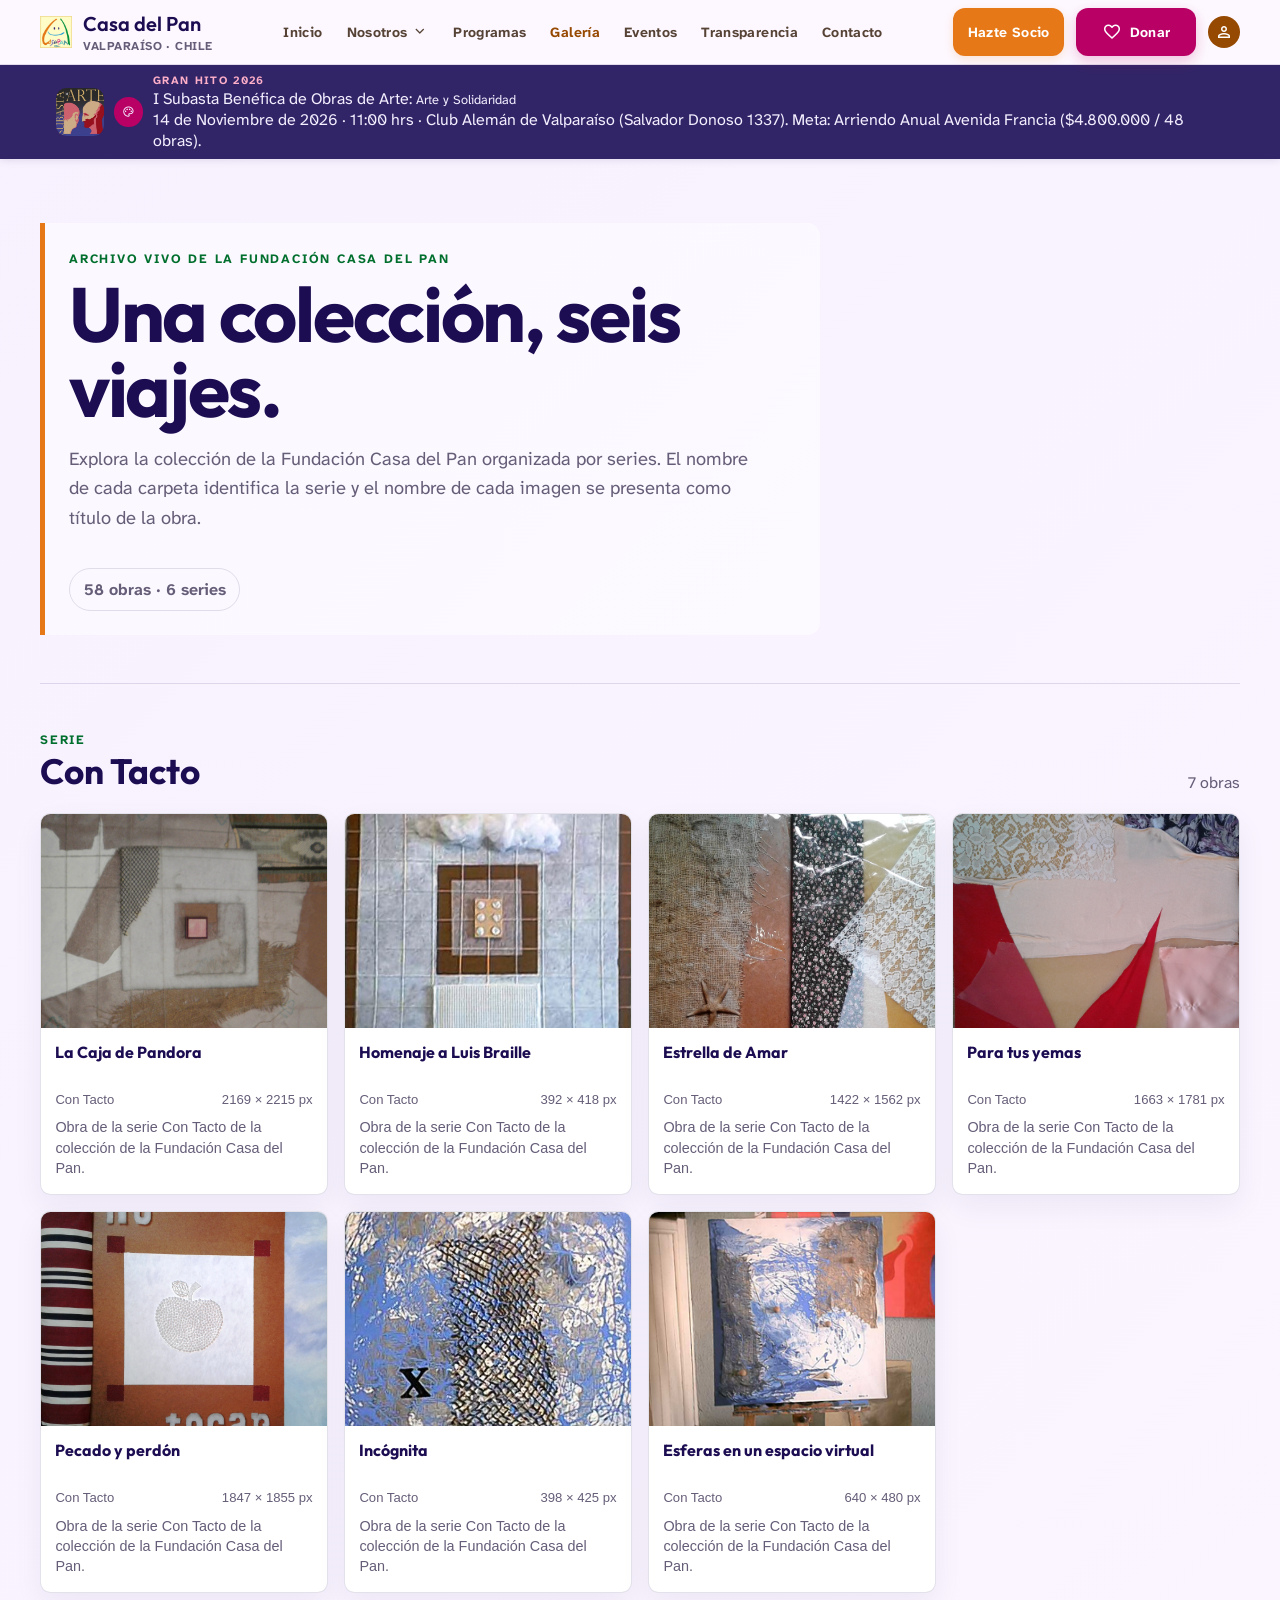
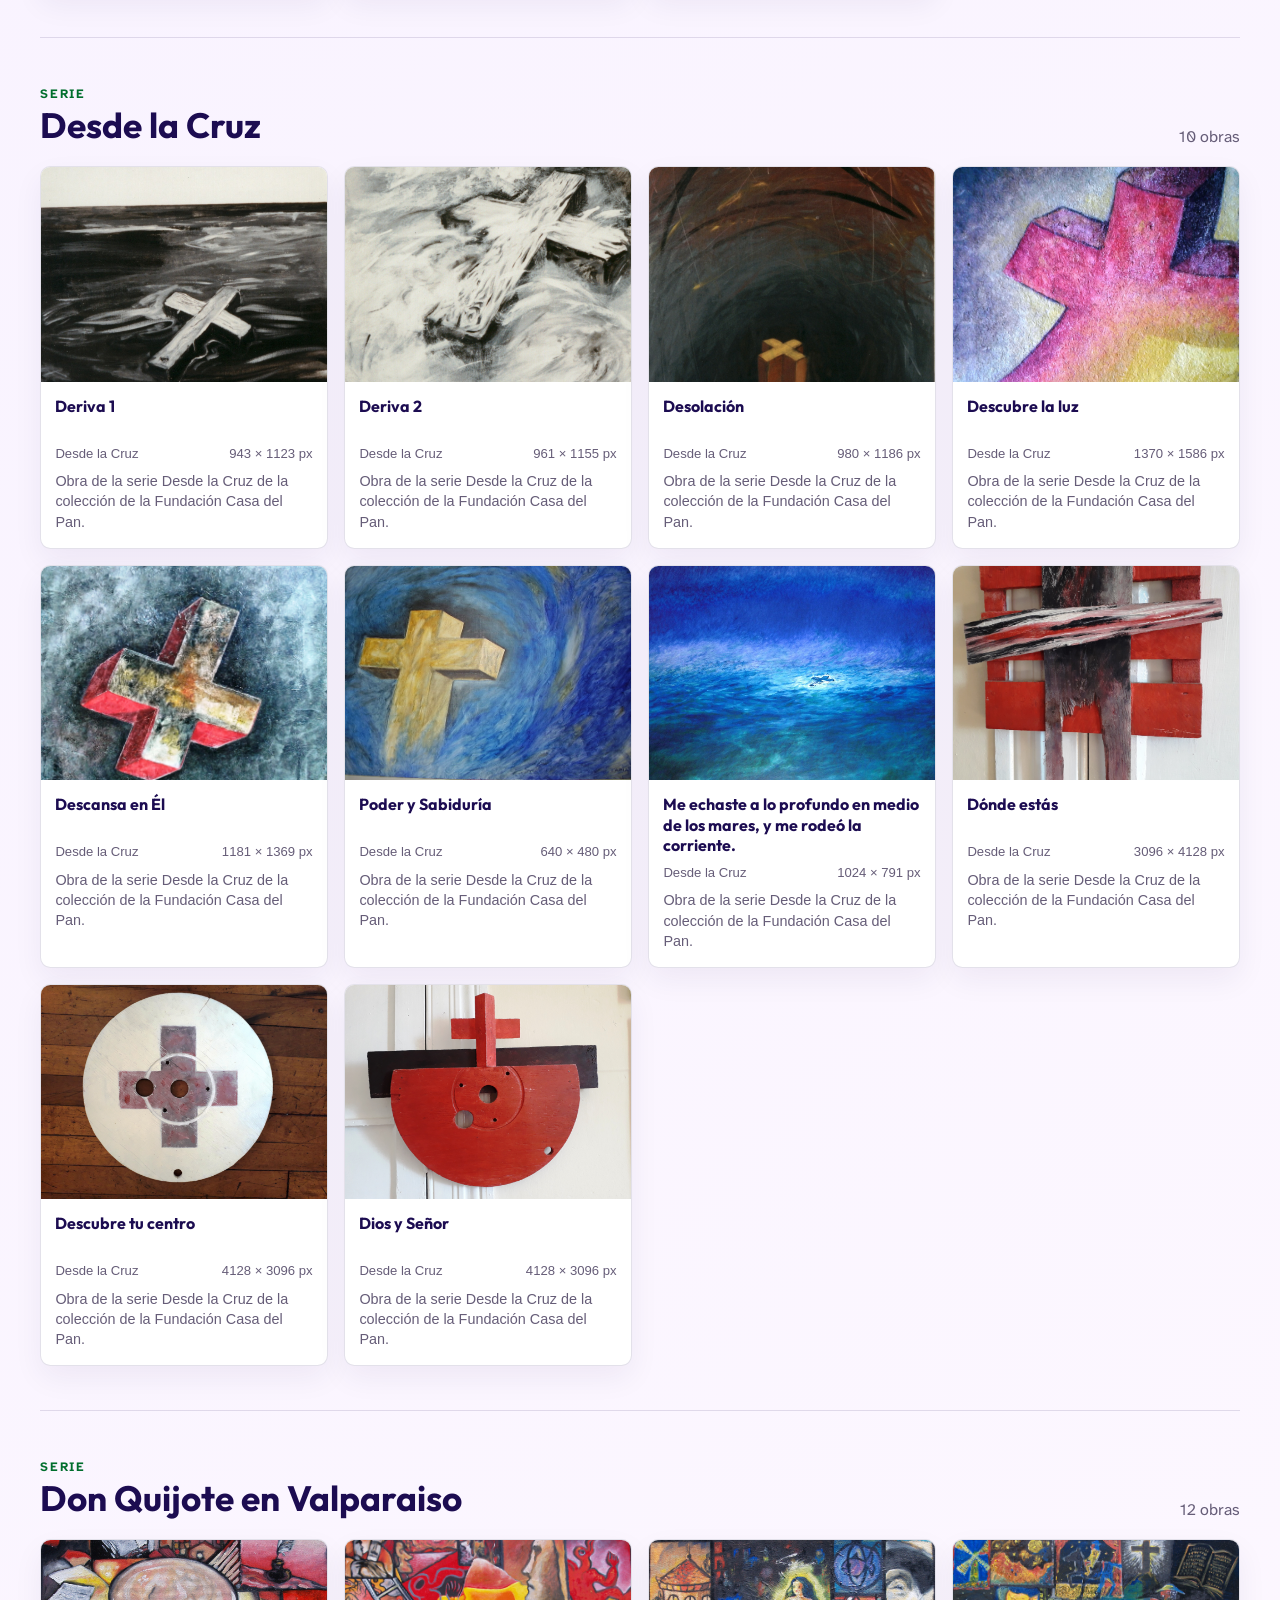
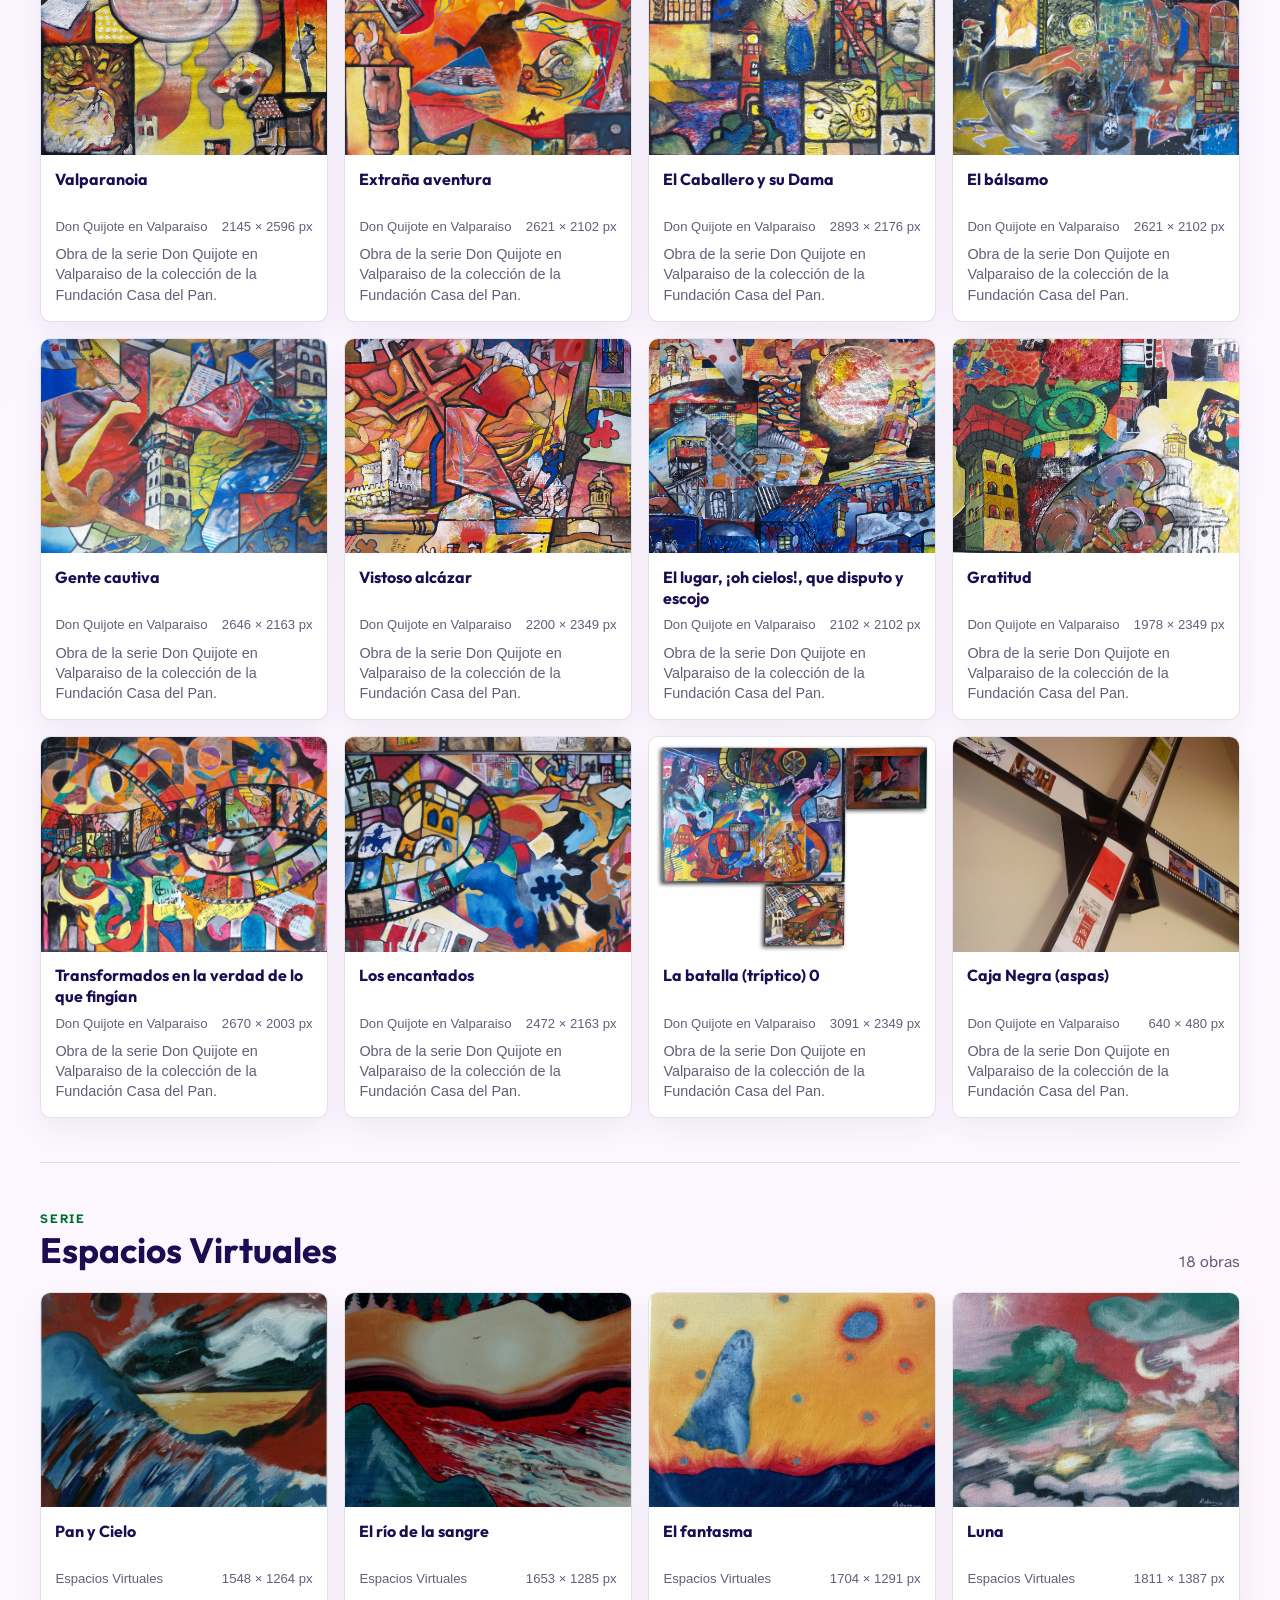
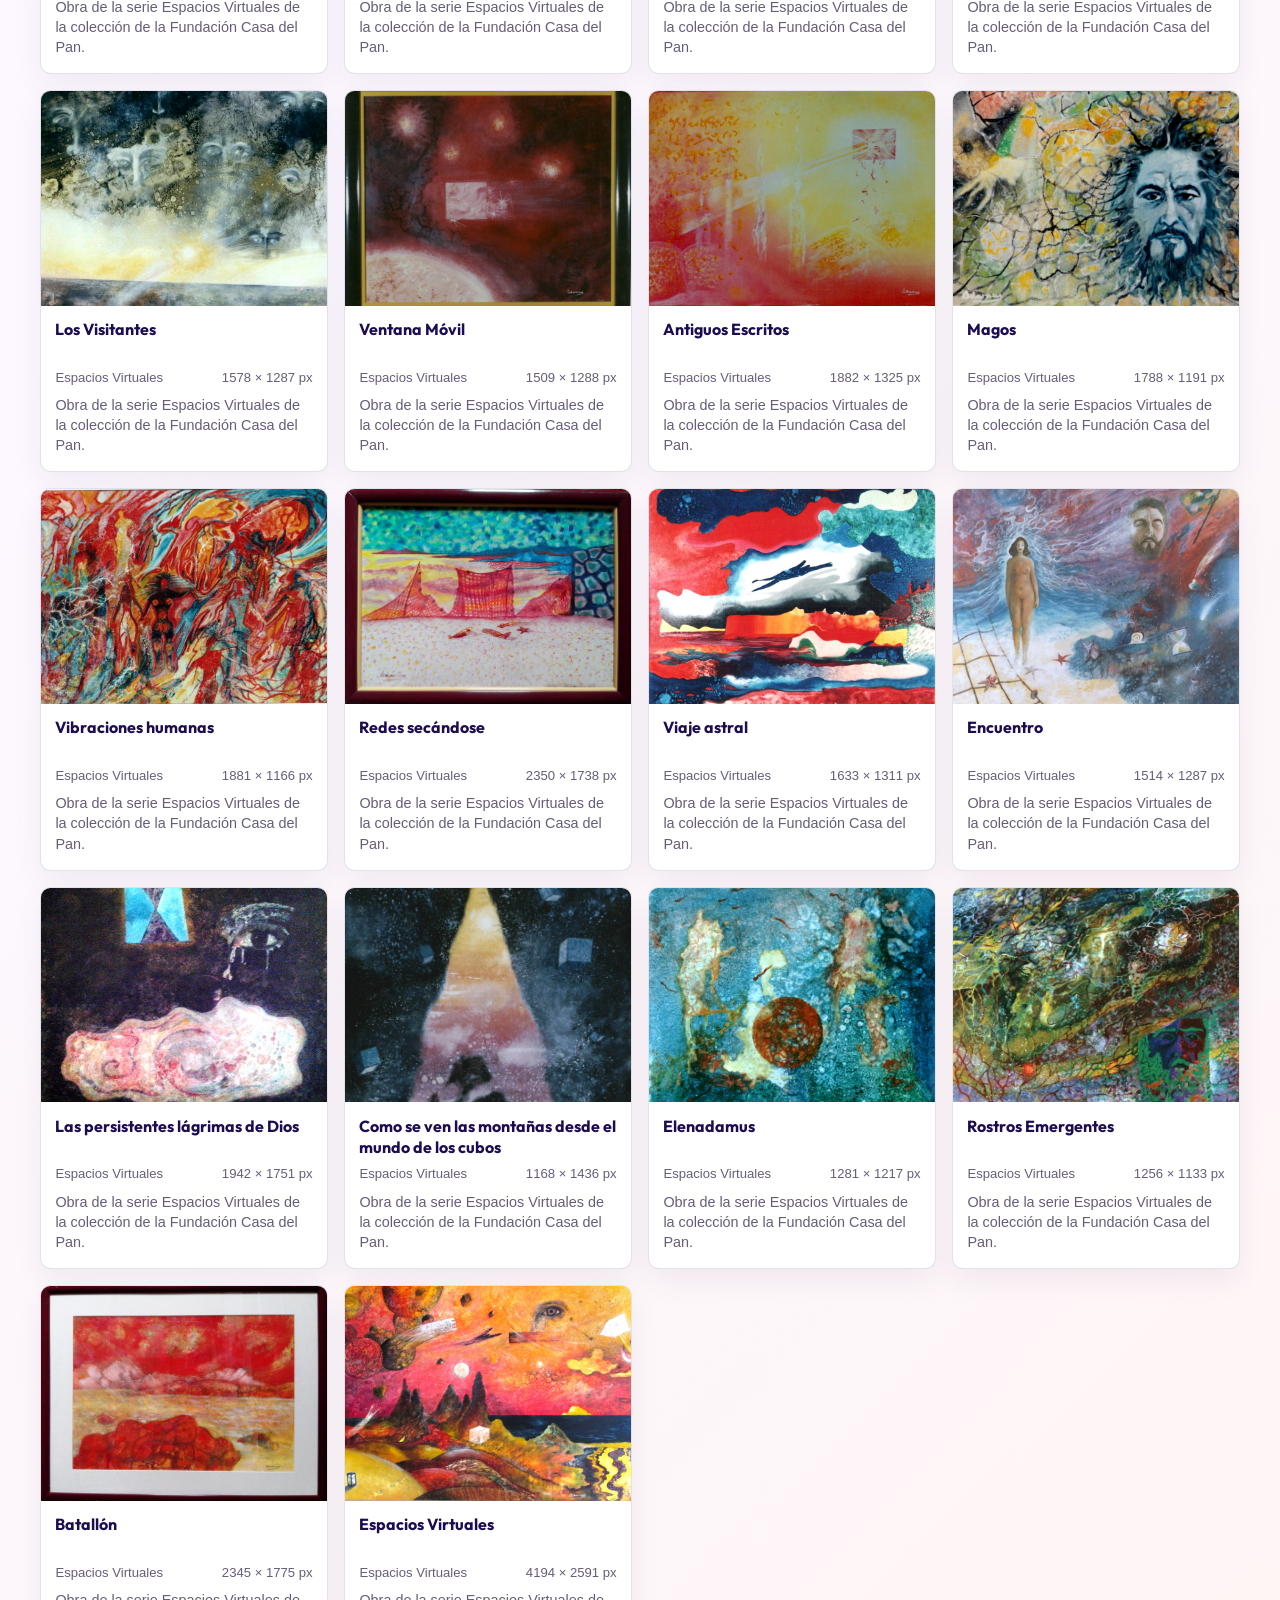
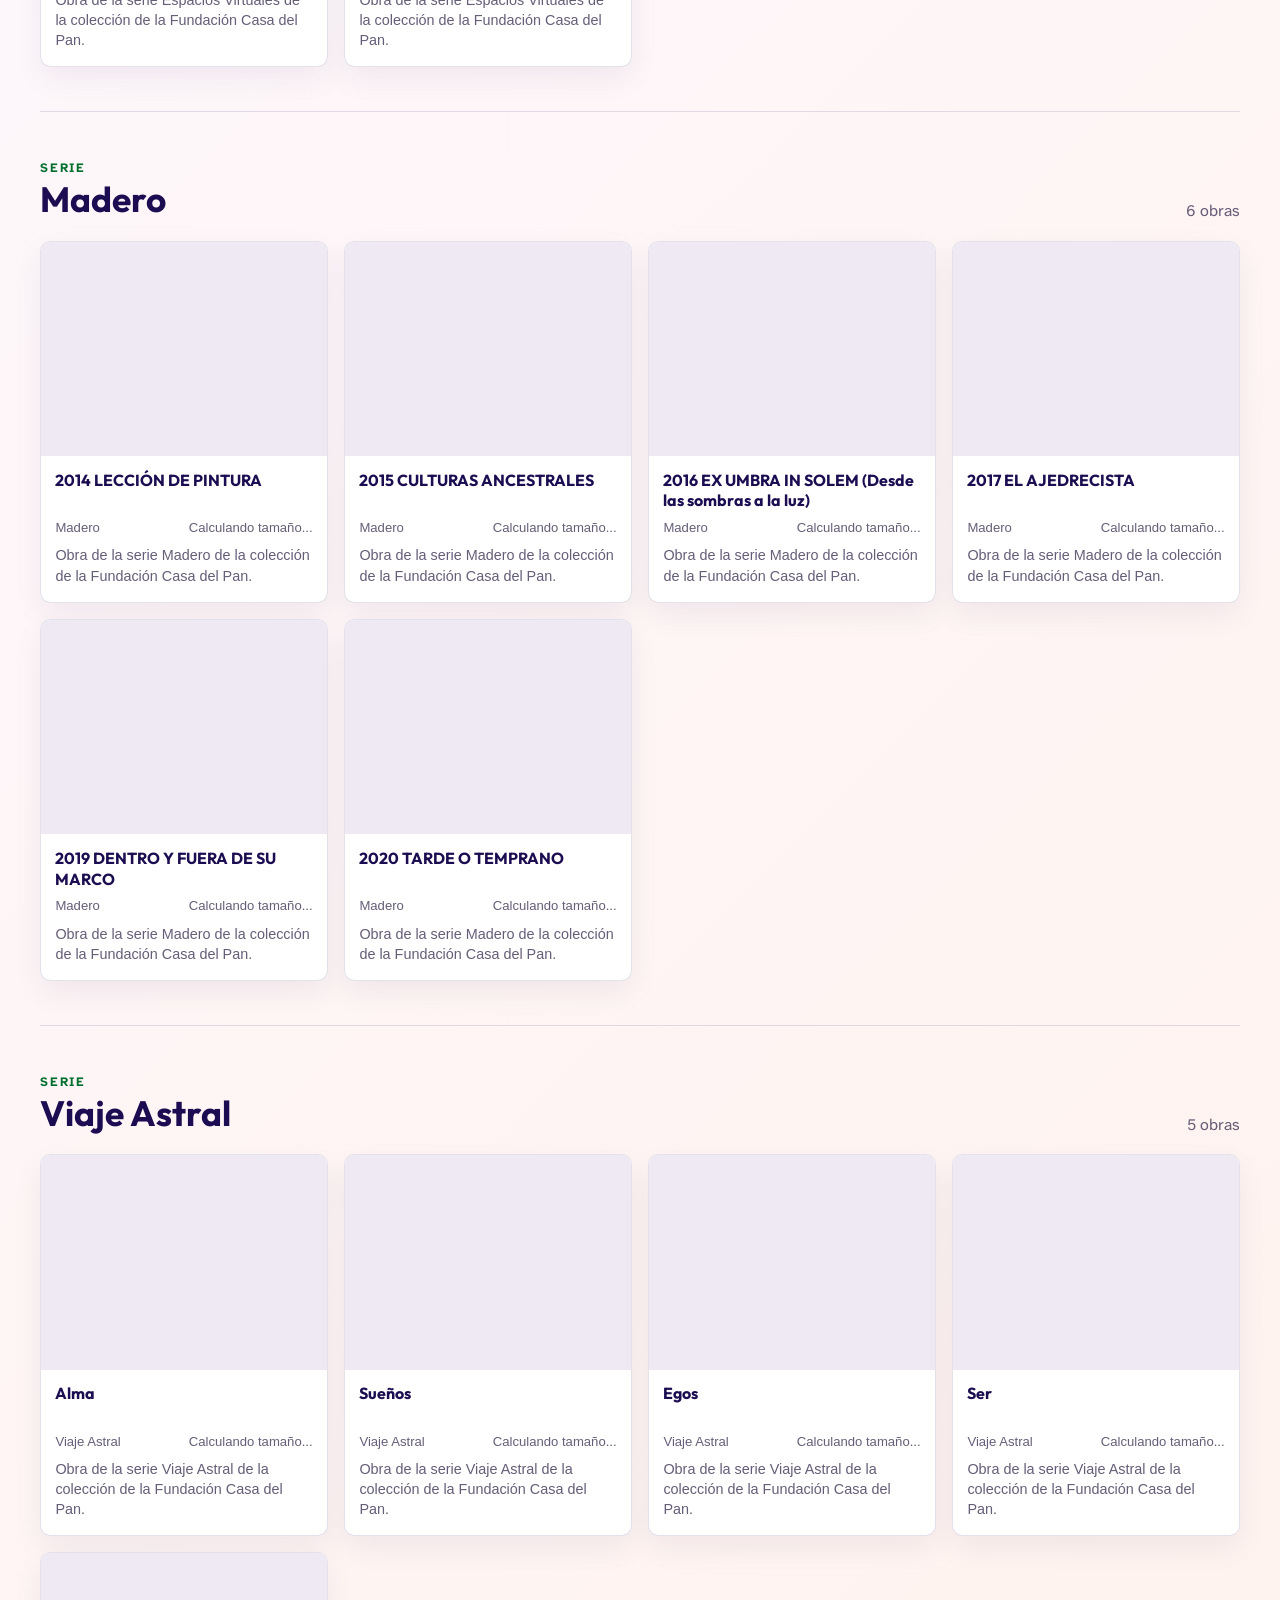
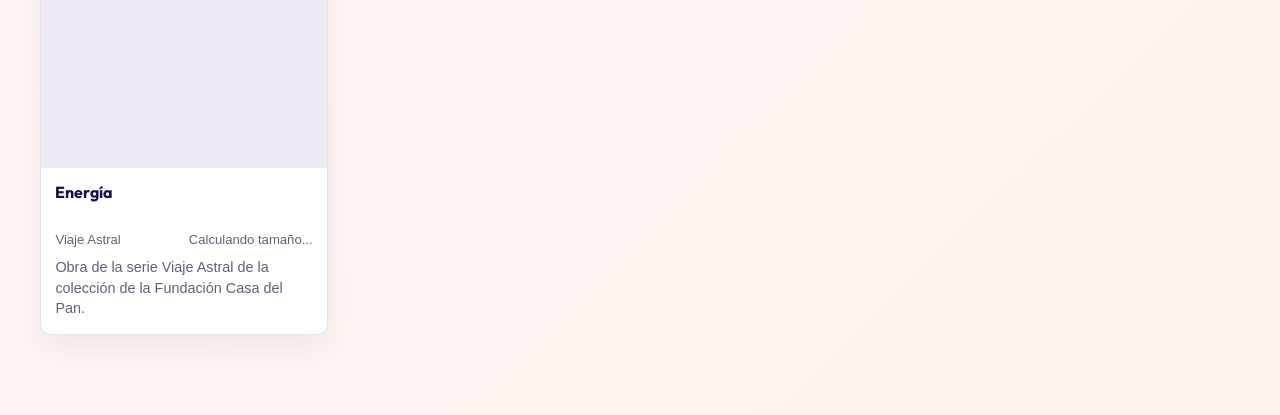
==== commit f7673f3b: "nuevas obras" ====
--- a/coleccion-fcp.html
+++ b/coleccion-fcp.html
@@ -79,7 +79,7 @@
       <span class="gallery-kicker">Archivo vivo de la Fundación Casa del Pan</span>
       <h1>Una colección, seis viajes.</h1>
       <p>Explora la colección de la Fundación Casa del Pan organizada por series. El nombre de cada carpeta identifica la serie y el nombre de cada imagen se presenta como título de la obra.</p>
-      <span class="gallery-stat">54 obras · 6 series</span>
+      <span class="gallery-stat" data-gallery-stat>54 obras · 6 series</span>
     </section>
     <div data-series-container></div>
   </main>
--- a/assets/css/galleries.css
+++ b/assets/css/galleries.css
@@ -101,6 +101,11 @@
   z-index: 50;
 }
 
+.mobile-nav-backdrop[hidden],
+.mobile-nav-drawer[hidden] {
+  display: none !important;
+}
+
 .mobile-nav-drawer {
   position: fixed;
   top: 0;
@@ -208,7 +213,8 @@
 @media (min-width: 1280px) {
   .mobile-menu-toggle,
   .mobile-nav-backdrop,
-  .mobile-nav-drawer {
+  .mobile-nav-drawer,
+  .mobile-nav-drawer.is-open {
     display: none !important;
   }
 }
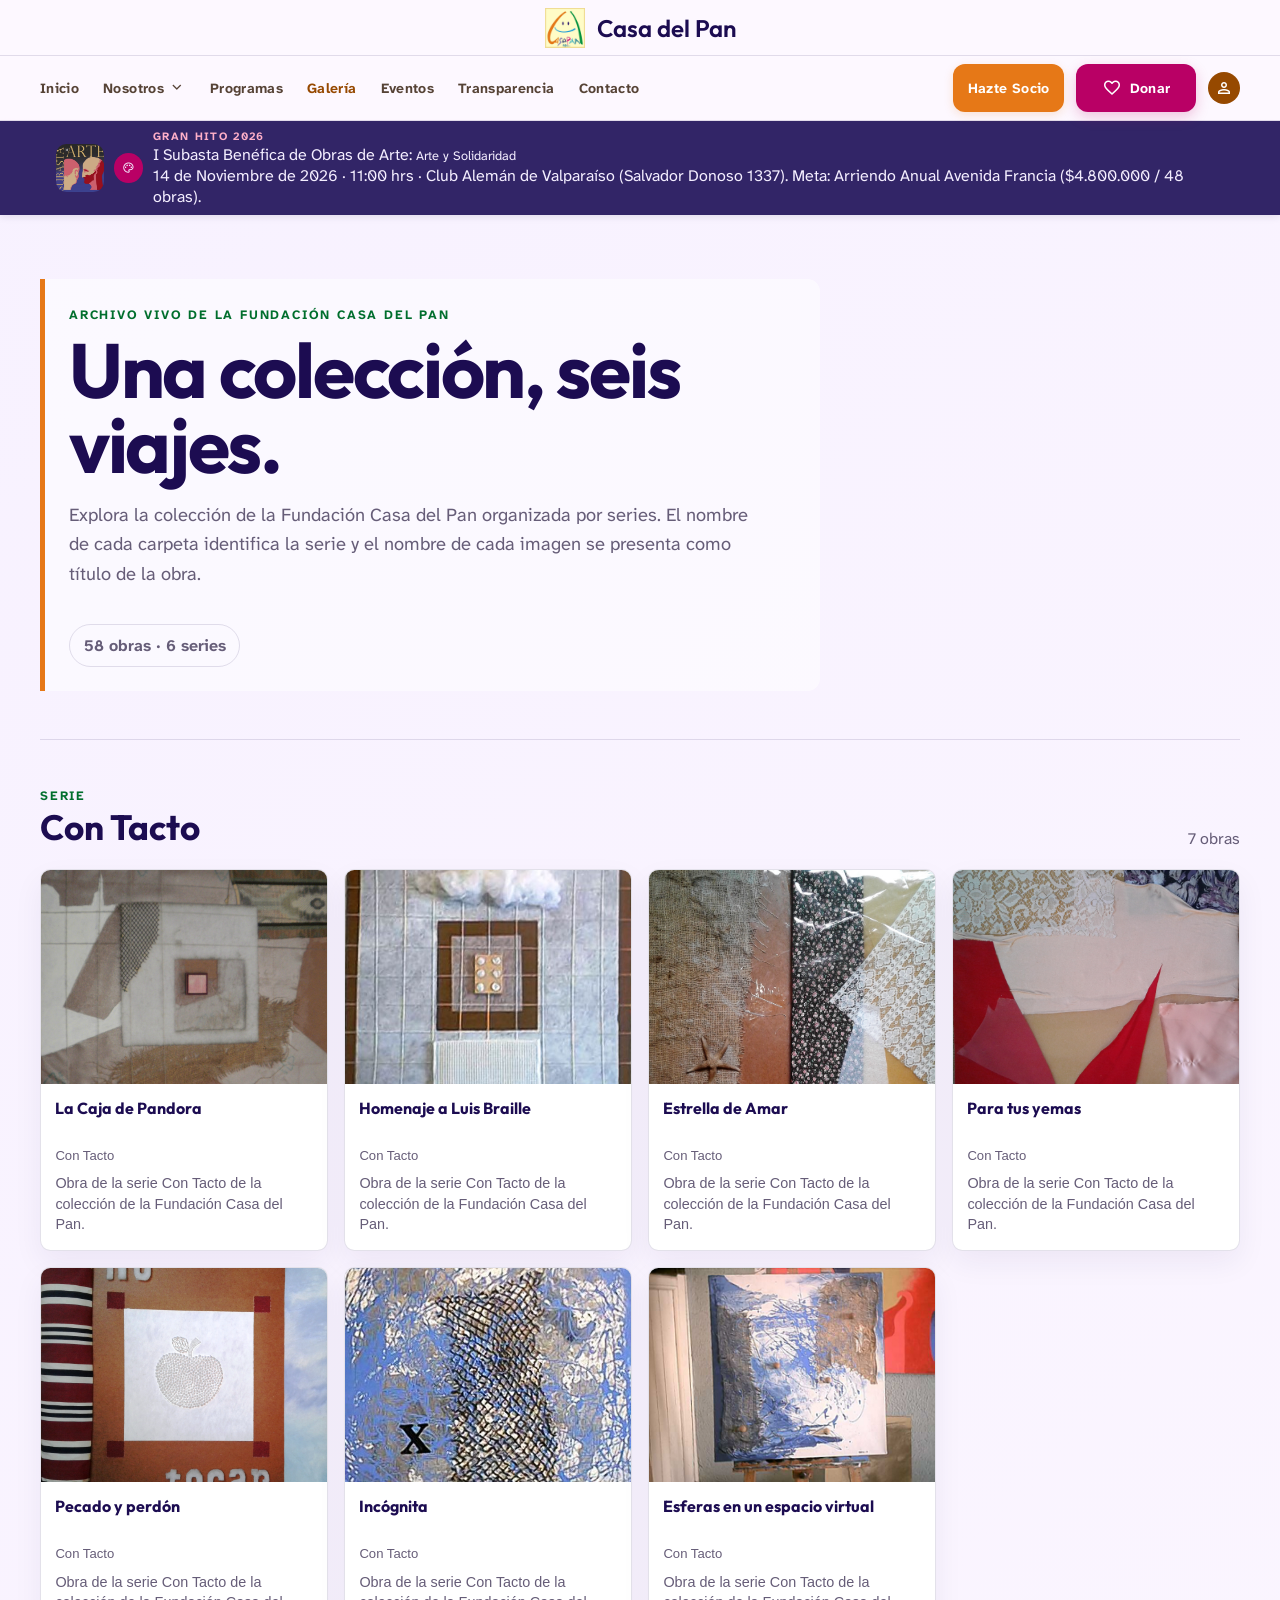
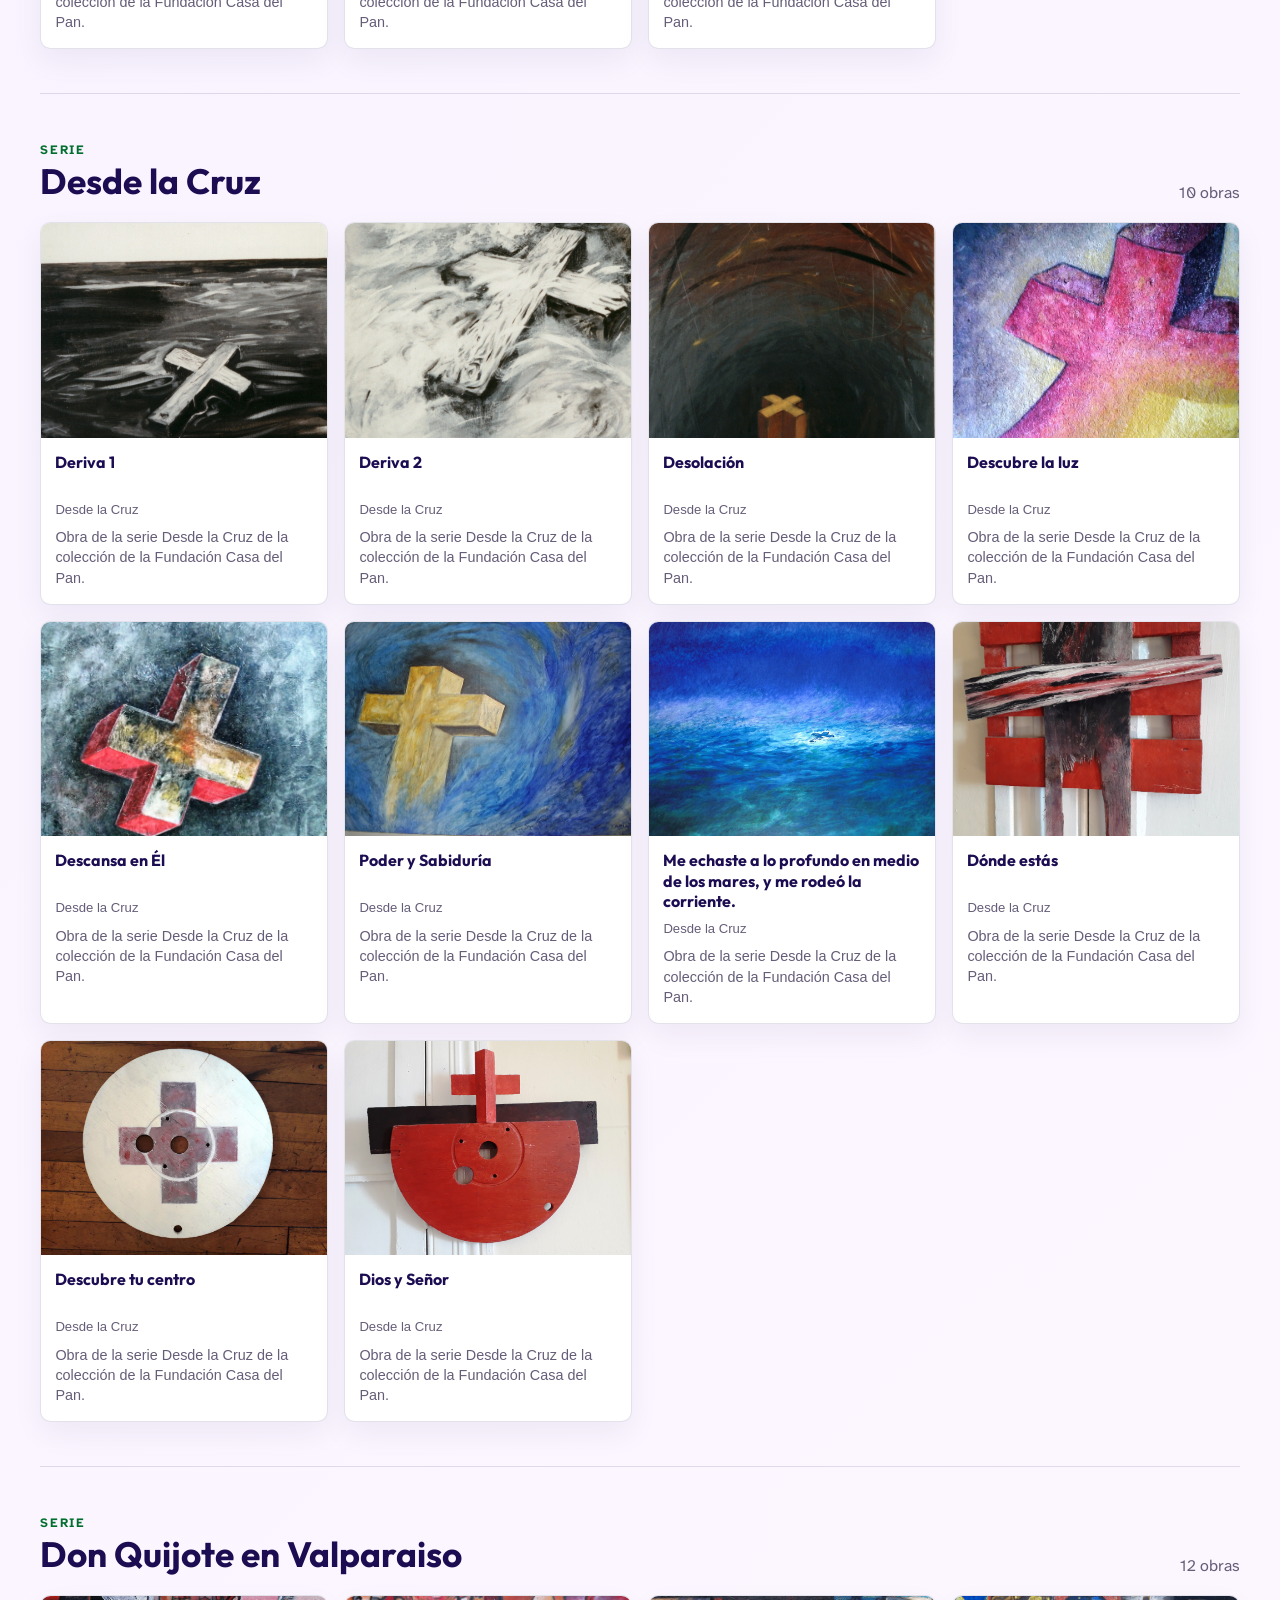
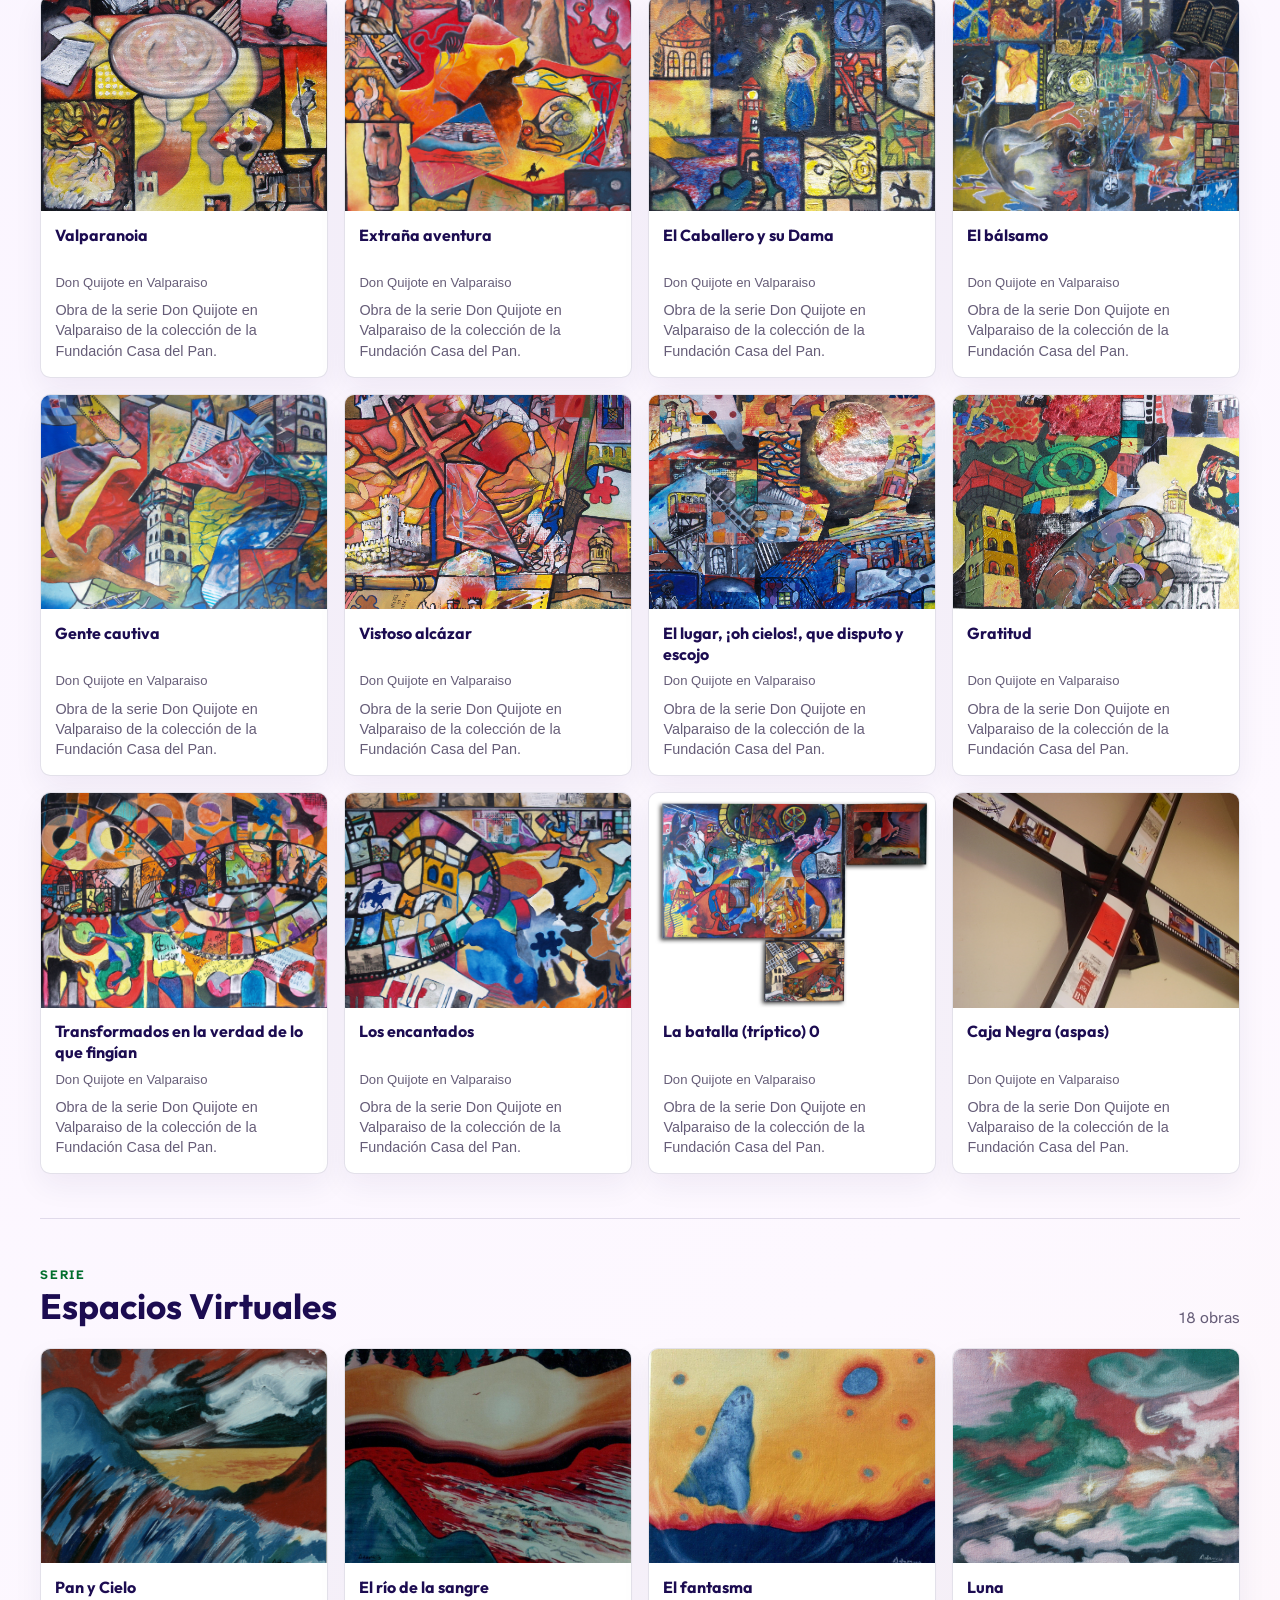
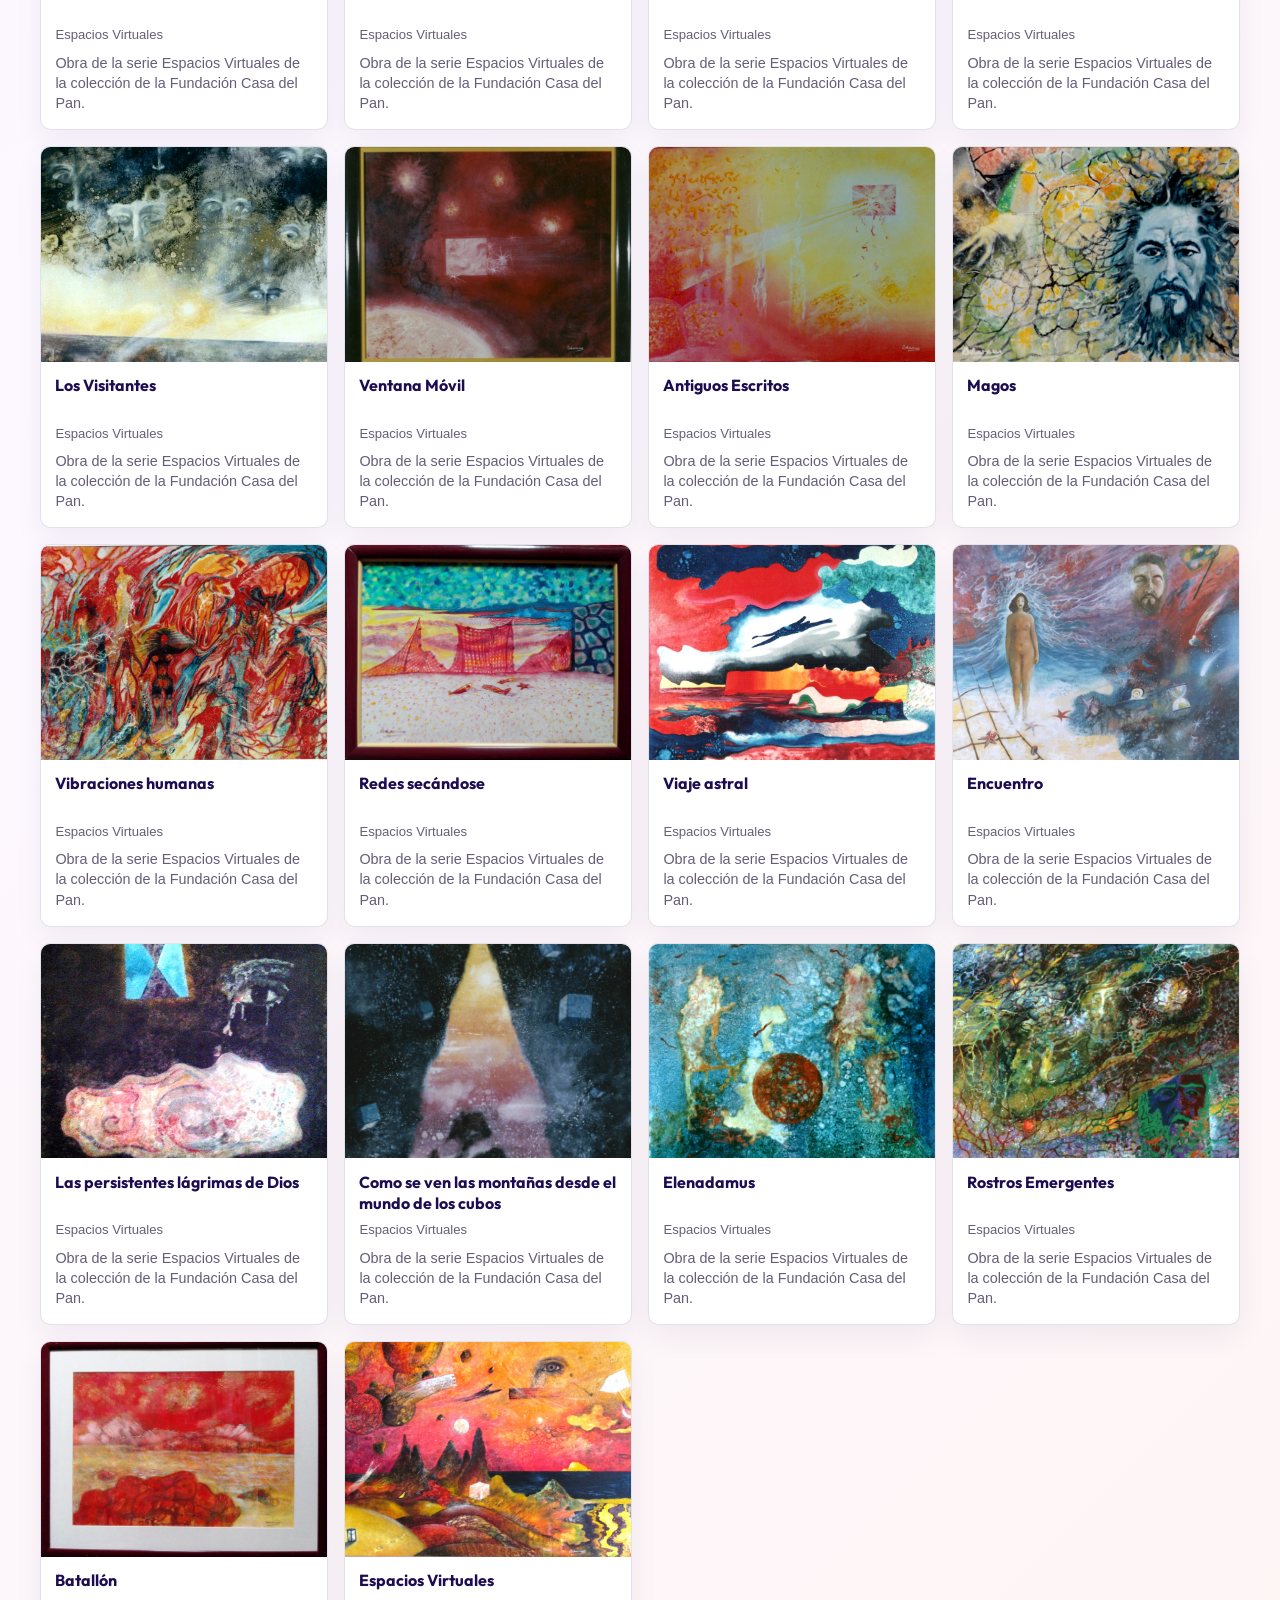
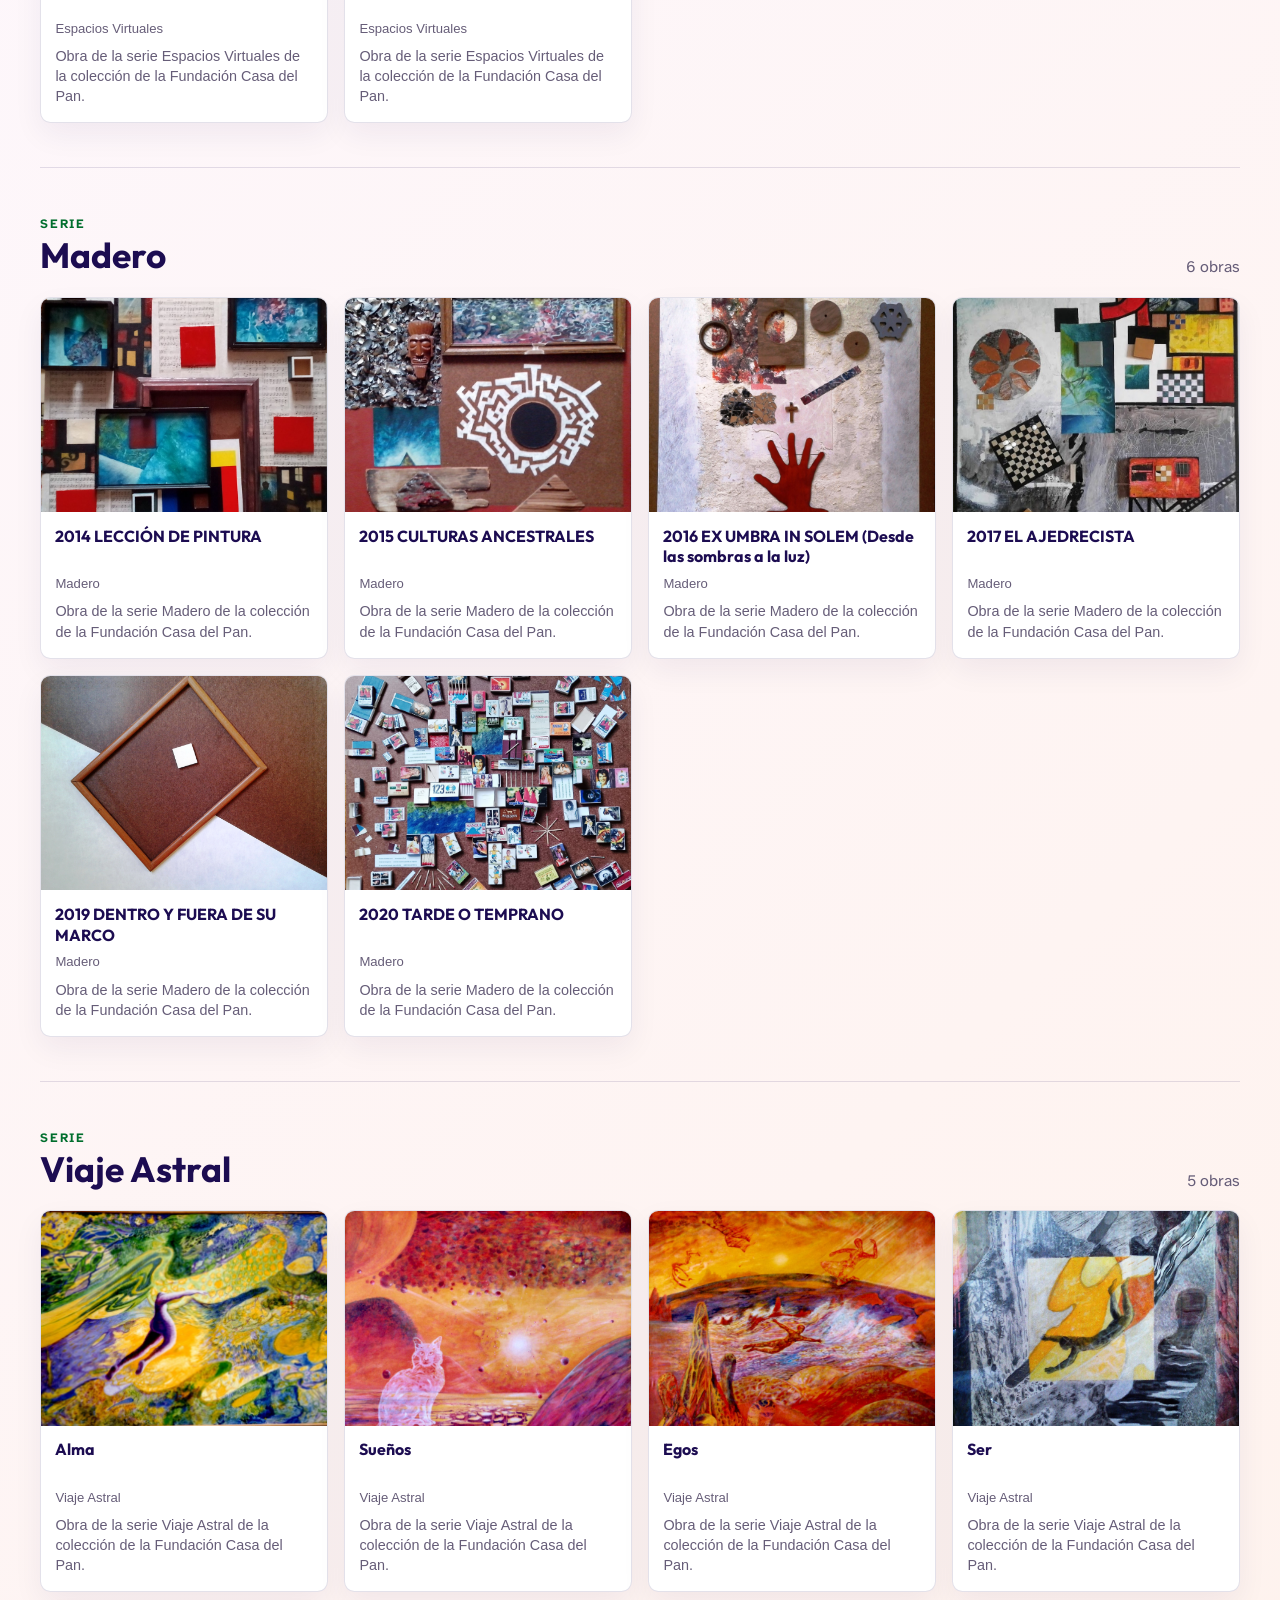
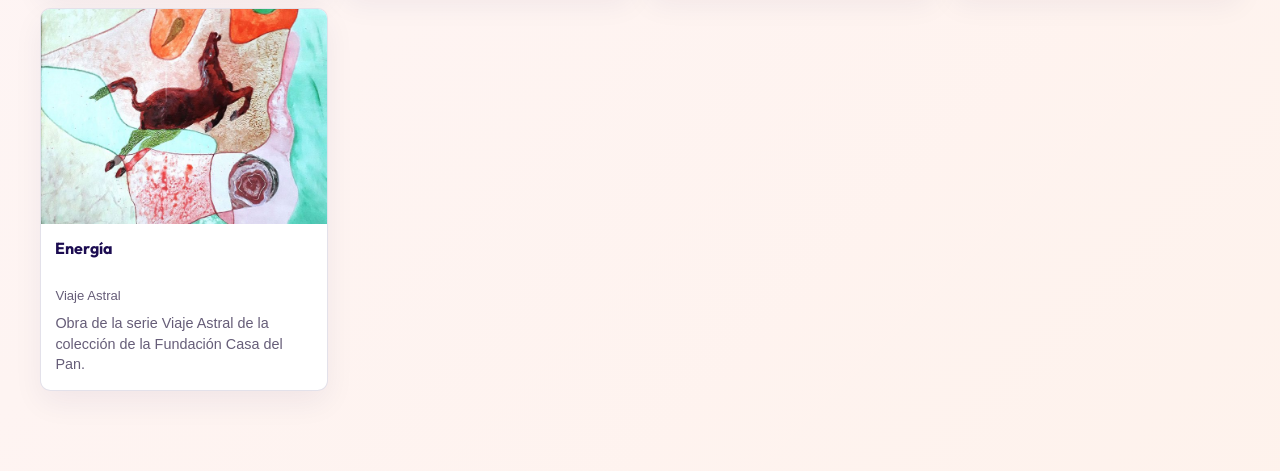
==== commit 4df47e6e: "fotos directorio, fix menu" ====
--- a/coleccion-fcp.html
+++ b/coleccion-fcp.html
@@ -13,11 +13,13 @@
 </head>
 <body class="gallery-body">
   <header class="gallery-header bg-surface/95 backdrop-blur-md">
+    <div class="gallery-header-brand">
+      <a class="gallery-brand group focus:outline-none focus:ring-2 focus:ring-secondary rounded-lg" href="index.html">
+        <img alt="Logo de la Fundación Casa del Pan" src="assets/images/logo.png" width="40" height="40" />
+        <span class="gallery-brand-name">Casa del Pan</span>
+      </a>
+    </div>
     <div class="gallery-nav h-16 max-w-container-max mx-auto px-gutter-mobile lg:px-gutter-desktop flex items-center justify-between gap-space-md">
-      <a class="gallery-brand flex items-center gap-space-sm group focus:outline-none focus:ring-2 focus:ring-secondary rounded-lg" href="index.html">
-        <img alt="Fundación Casa del Pan Logo" class="h-8 w-auto object-contain" src="assets/images/logo.png" width="32" height="32" />
-        <div class="flex flex-col"><span class="font-headline-sm text-headline-sm text-on-surface tracking-tight leading-tight group-hover:text-primary transition-colors">Casa del Pan</span><span class="font-label-sm text-label-sm text-on-surface-variant tracking-wider uppercase">Valparaíso · Chile</span></div>
-      </a>
       <nav aria-label="Navegación principal" class="gallery-links hidden xl:flex items-center gap-space-lg">
         <a class="font-label-md text-label-md text-on-surface-variant hover:text-on-surface transition-colors py-2" href="index.html">Inicio</a>
         <details class="group relative">
--- a/assets/css/galleries.css
+++ b/assets/css/galleries.css
@@ -28,6 +28,14 @@
   backdrop-filter: blur(18px);
 }
 
+.gallery-header-brand {
+  display: flex;
+  min-height: 56px;
+  align-items: center;
+  justify-content: center;
+  border-bottom: 1px solid var(--gallery-line);
+}
+
 .gallery-nav {
   width: min(1200px, calc(100% - 2rem));
   min-height: 64px;
@@ -39,9 +47,17 @@
 }
 
 .gallery-brand { display: inline-flex; align-items: center; gap: .7rem; color: inherit; text-decoration: none; }
+.gallery-header-brand .gallery-brand { gap: .75rem; }
 .gallery-brand img { width: 32px; height: 32px; object-fit: contain; }
+.gallery-header-brand .gallery-brand img { width: 40px; height: 40px; }
 .gallery-brand > div { display: flex; flex-direction: column; }
-.gallery-brand span:first-child { color: var(--gallery-ink); font: 600 20px/28px "Outfit", sans-serif; }
+.gallery-brand span:first-child,
+.gallery-header-brand .gallery-brand .gallery-brand-name {
+  color: var(--gallery-ink);
+  font: 600 24px/32px "Outfit", sans-serif;
+  letter-spacing: 0;
+  text-transform: none;
+}
 .gallery-brand span:last-child { color: var(--gallery-muted); font: 700 12px/16px "Atkinson Hyperlegible Next", sans-serif; letter-spacing: .04em; text-transform: uppercase; }
 .gallery-brand strong { display: block; font: 700 1rem "Outfit", sans-serif; }
 .gallery-brand small { color: var(--gallery-muted); letter-spacing: .08em; text-transform: uppercase; }
@@ -354,6 +370,10 @@
 
 @media (max-width: 900px) { .gallery-grid { grid-template-columns: repeat(3, minmax(0, 1fr)); } .event-item { grid-template-columns: 1fr; } .event-item-image { min-height: 220px; max-height: 300px; } .admin-layout { grid-template-columns: 1fr; } .admin-help { position: static; } .lightbox-content { grid-template-columns: 1fr; overflow: auto; } .lightbox-media { min-height: 50vh; } .lightbox-info { padding: 1rem 1.25rem; } }
 @media (min-width: 1280px) { .gallery-links { display: flex; } }
-@media (max-width: 1279px) { .gallery-links { display: none; } }
-@media (max-width: 620px) { .gallery-nav { align-items: flex-start; padding: .7rem 0; flex-direction: column; } .gallery-member-link { display: none !important; } .auction-banner { align-items: flex-start; } .auction-banner-inner { align-items: flex-start; } .auction-banner > div { width: 100%; } .auction-banner > a { width: 100%; text-align: center; } .gallery-main { padding-top: 2.5rem; } .gallery-grid { grid-template-columns: repeat(2, minmax(0, 1fr)); gap: .7rem; } .event-photo-grid { grid-template-columns: repeat(2, minmax(0, 1fr)); gap: .7rem; } .event-item-content { padding: 1.2rem; } .event-item-topline { align-items: flex-start; flex-direction: column; gap: .35rem; } .event-item-image { min-height: 180px; } .event-facts { display: block; } .event-facts div + div { margin-top: 1rem; } .admin-form, .admin-help { padding: 1.1rem; } .admin-fields-two, .admin-fields-three, .admin-upload-grid { grid-template-columns: 1fr; } .admin-preview { grid-template-columns: repeat(3, minmax(0, 1fr)); } .admin-actions button { width: 100%; } .art-card figcaption { padding: .7rem; } .art-title { min-height: 0; font-size: .9rem; } .art-meta { display: block; margin-top: .45rem; line-height: 1.35; } .art-meta > span { display: block; } .art-description { display: block; margin-top: .55rem; font-size: .78rem; line-height: 1.35; } .lightbox-arrow { top: 42%; } }
+@media (max-width: 1279px) {
+  .gallery-links { display: none; }
+  .gallery-nav { justify-content: center; }
+  .gallery-actions { justify-content: center; margin: 0 auto; }
+}
+@media (max-width: 620px) { .gallery-header-brand { min-height: 48px; } .gallery-header-brand .gallery-brand img { width: 36px; height: 36px; } .gallery-nav { align-items: center; padding: .7rem 0; flex-direction: column; } .gallery-actions { width: 100%; } .gallery-member-link { display: none !important; } .auction-banner { align-items: flex-start; } .auction-banner-inner { align-items: flex-start; } .auction-banner > div { width: 100%; } .auction-banner > a { width: 100%; text-align: center; } .gallery-main { padding-top: 2.5rem; } .gallery-grid { grid-template-columns: repeat(2, minmax(0, 1fr)); gap: .7rem; } .event-photo-grid { grid-template-columns: repeat(2, minmax(0, 1fr)); gap: .7rem; } .event-item-content { padding: 1.2rem; } .event-item-topline { align-items: flex-start; flex-direction: column; gap: .35rem; } .event-item-image { min-height: 180px; } .event-facts { display: block; } .event-facts div + div { margin-top: 1rem; } .admin-form, .admin-help { padding: 1.1rem; } .admin-fields-two, .admin-fields-three, .admin-upload-grid { grid-template-columns: 1fr; } .admin-preview { grid-template-columns: repeat(3, minmax(0, 1fr)); } .admin-actions button { width: 100%; } .art-card figcaption { padding: .7rem; } .art-title { min-height: 0; font-size: .9rem; } .art-meta { display: block; margin-top: .45rem; line-height: 1.35; } .art-meta > span { display: block; } .art-description { display: block; margin-top: .55rem; font-size: .78rem; line-height: 1.35; } .lightbox-arrow { top: 42%; } }
 @media (prefers-reduced-motion: reduce) { *, *::before, *::after { scroll-behavior: auto !important; transition: none !important; } }
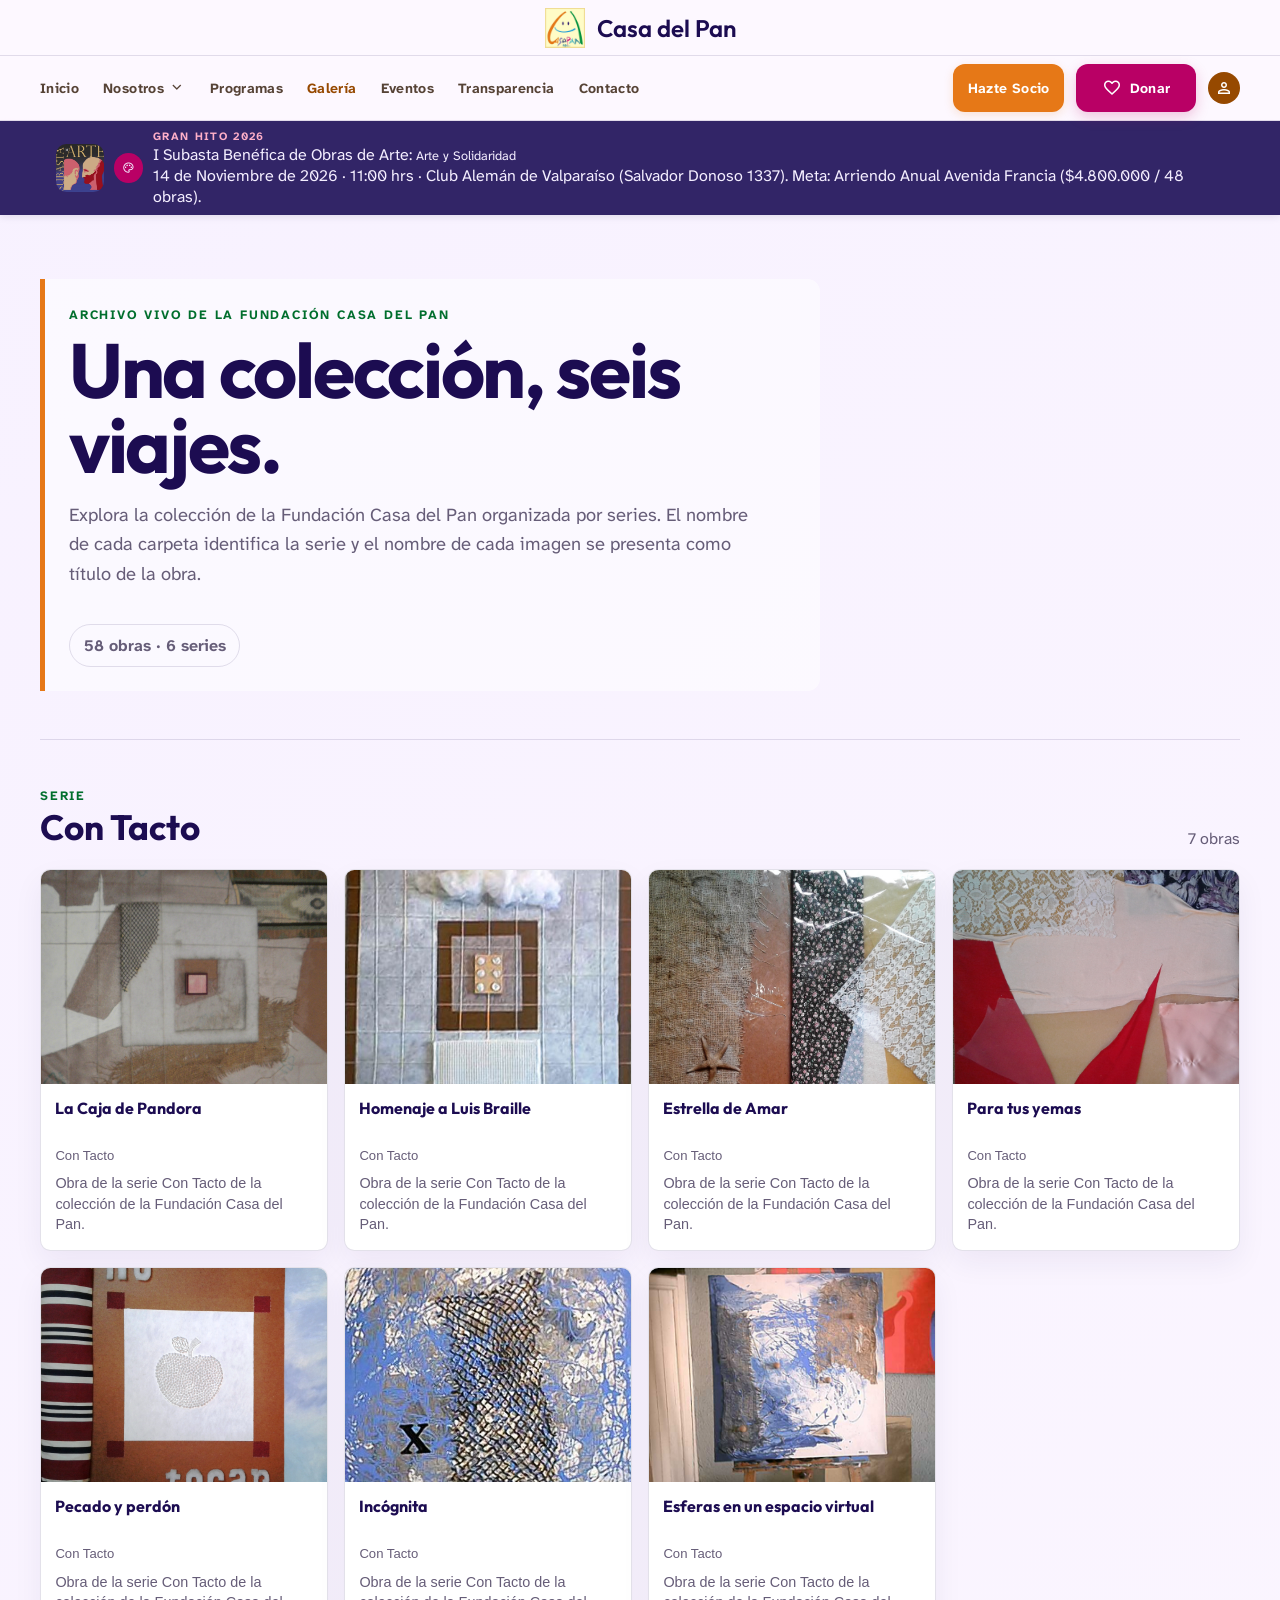
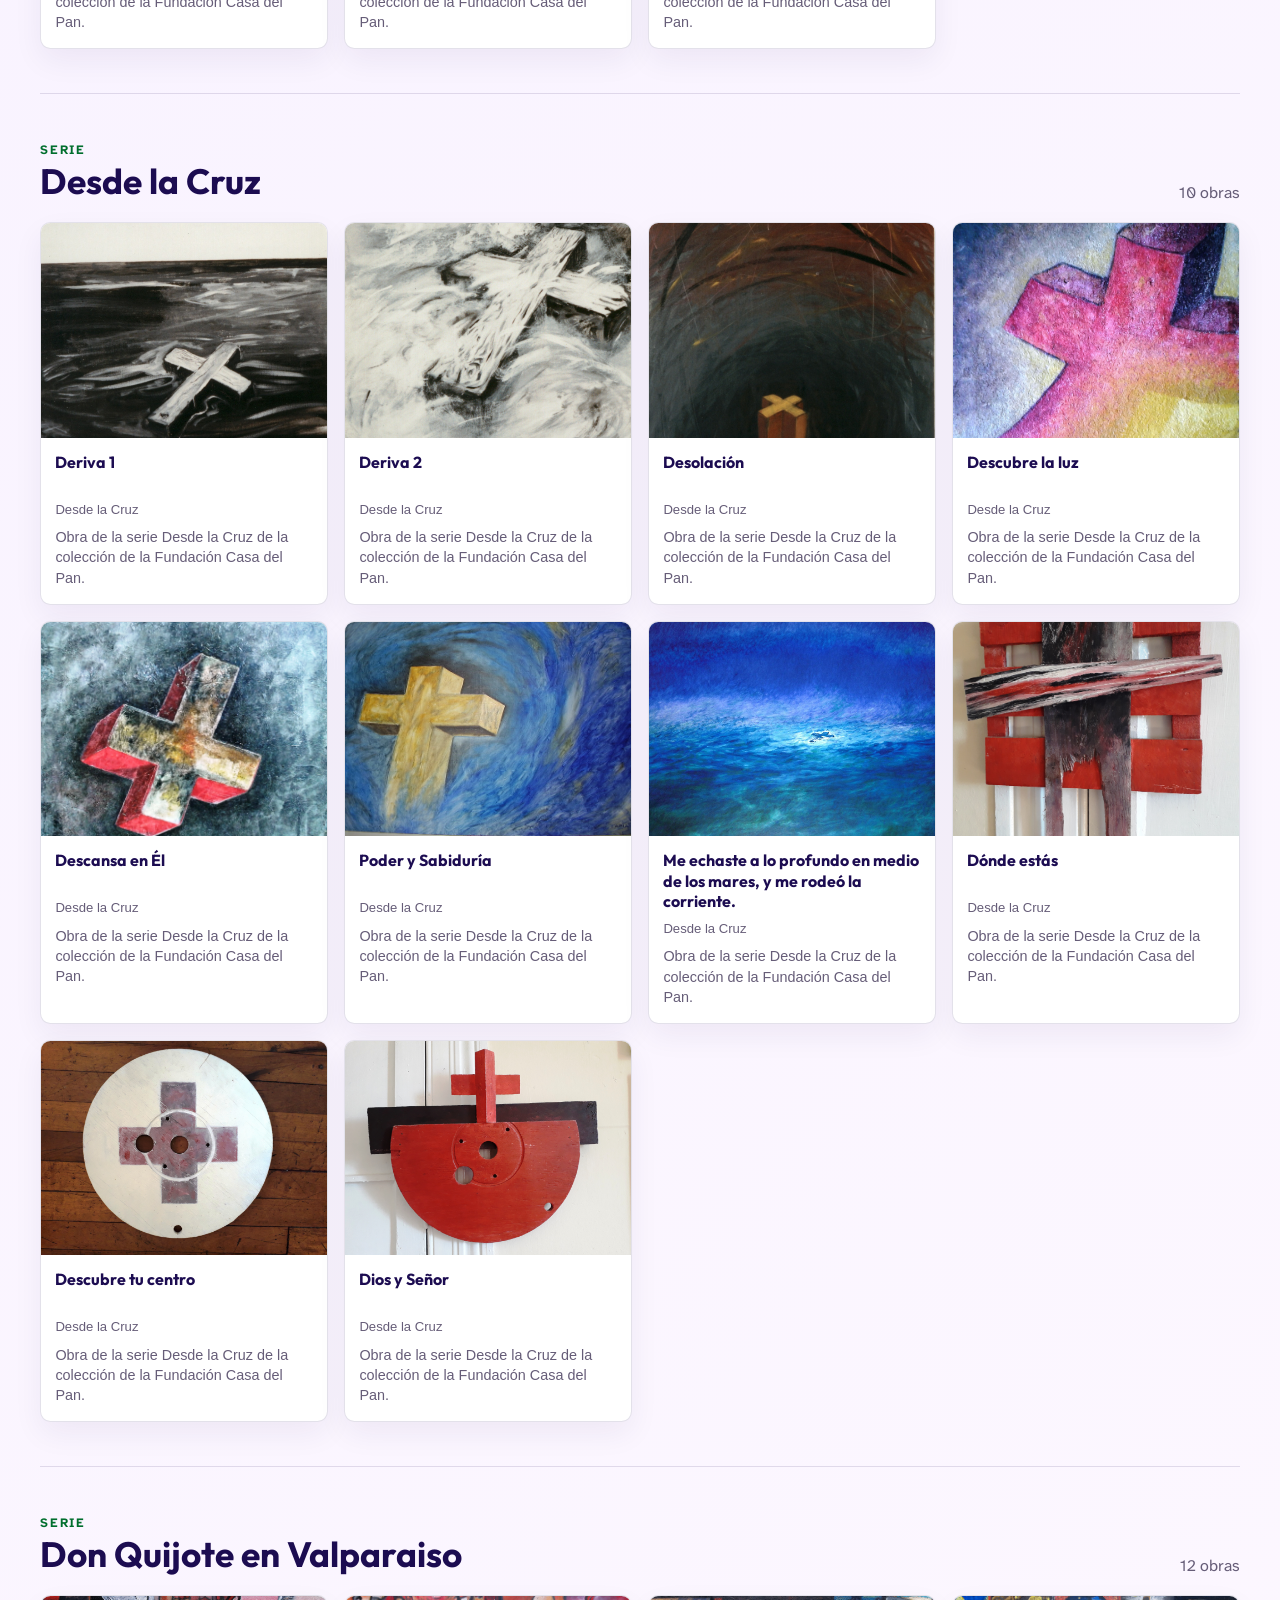
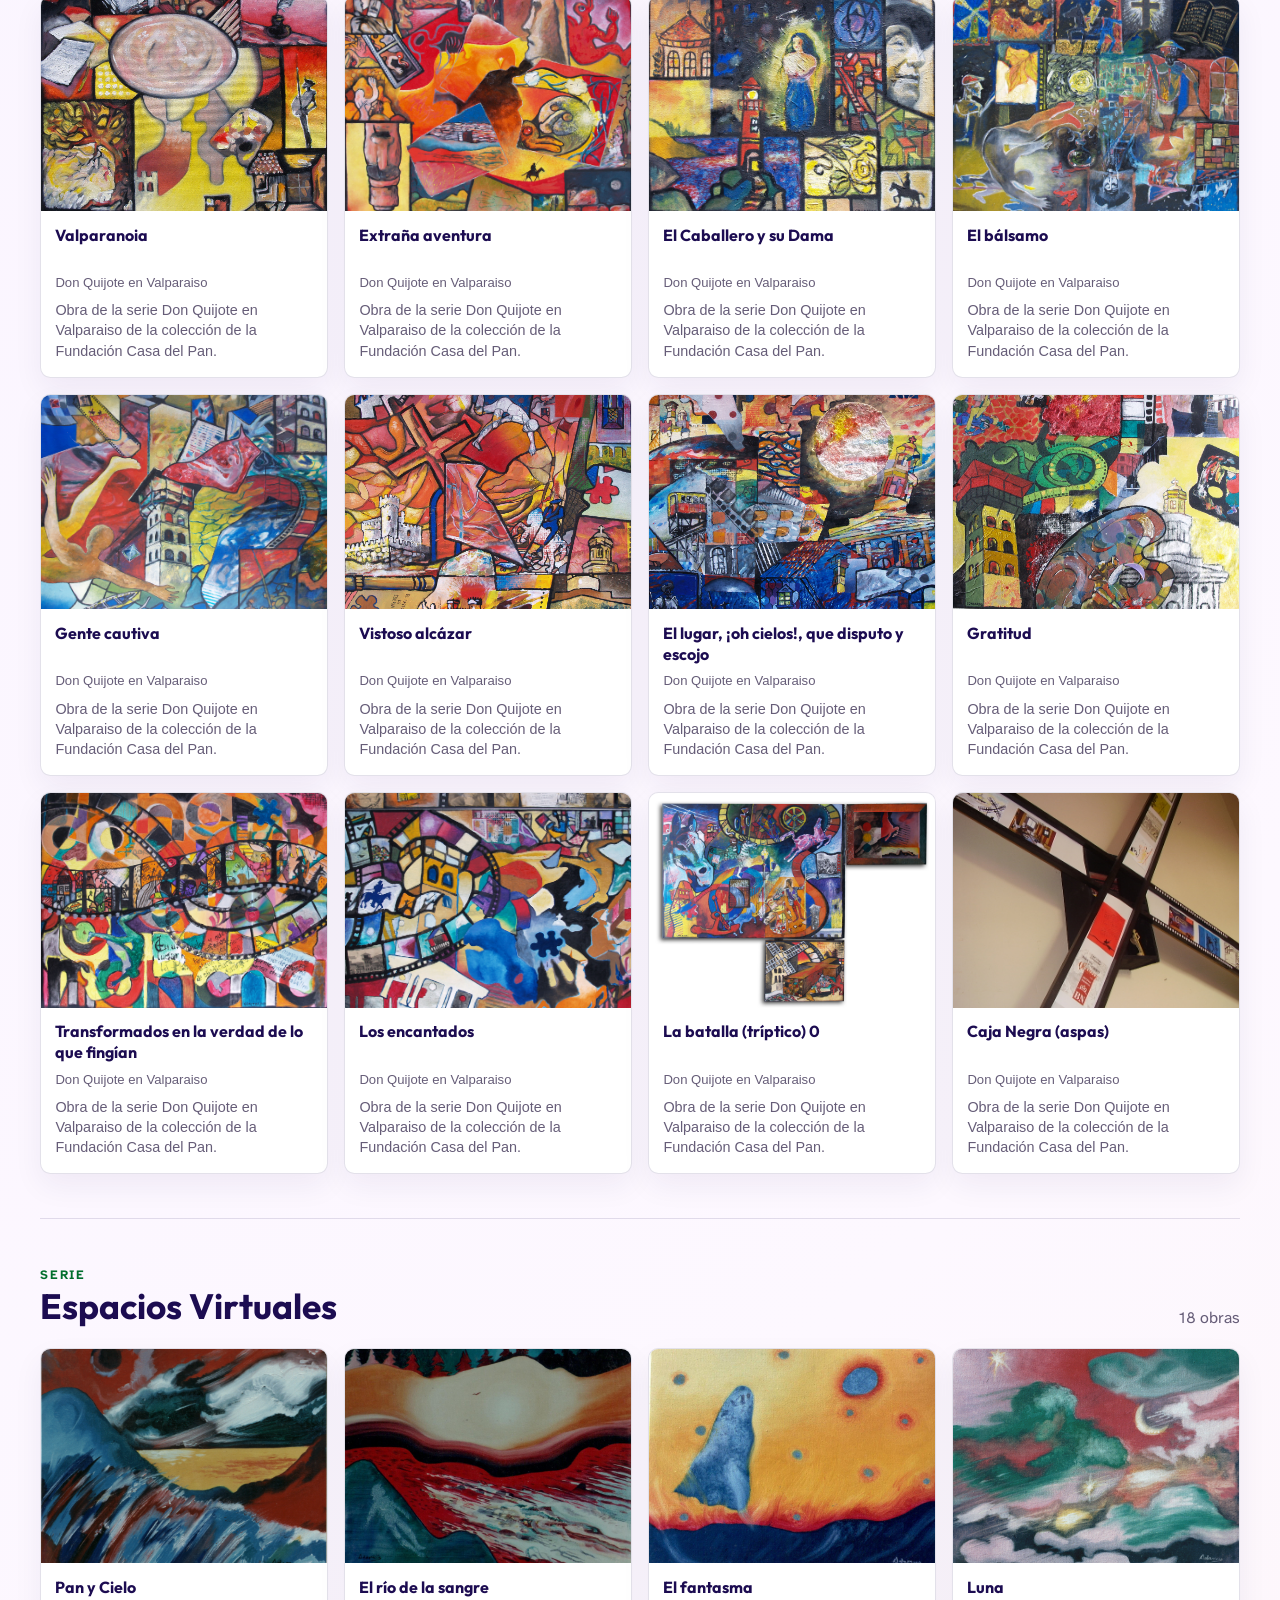
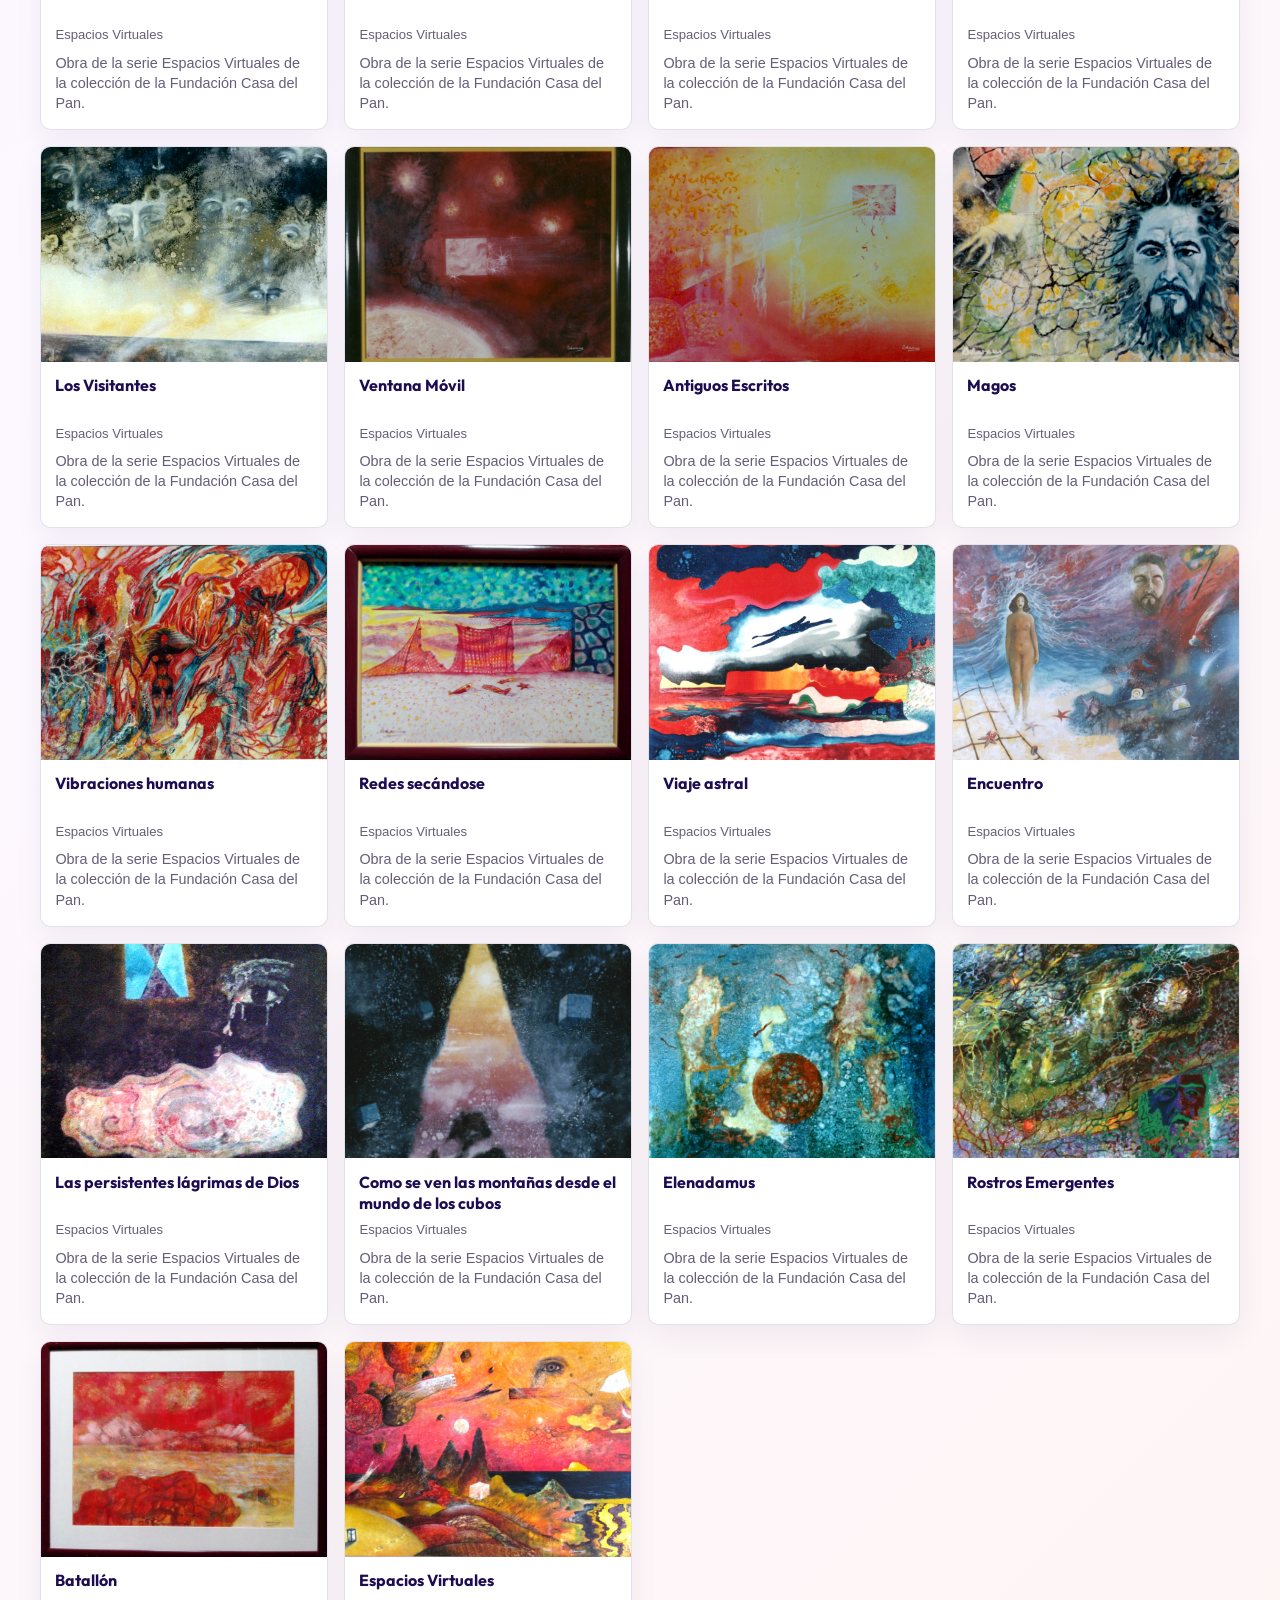
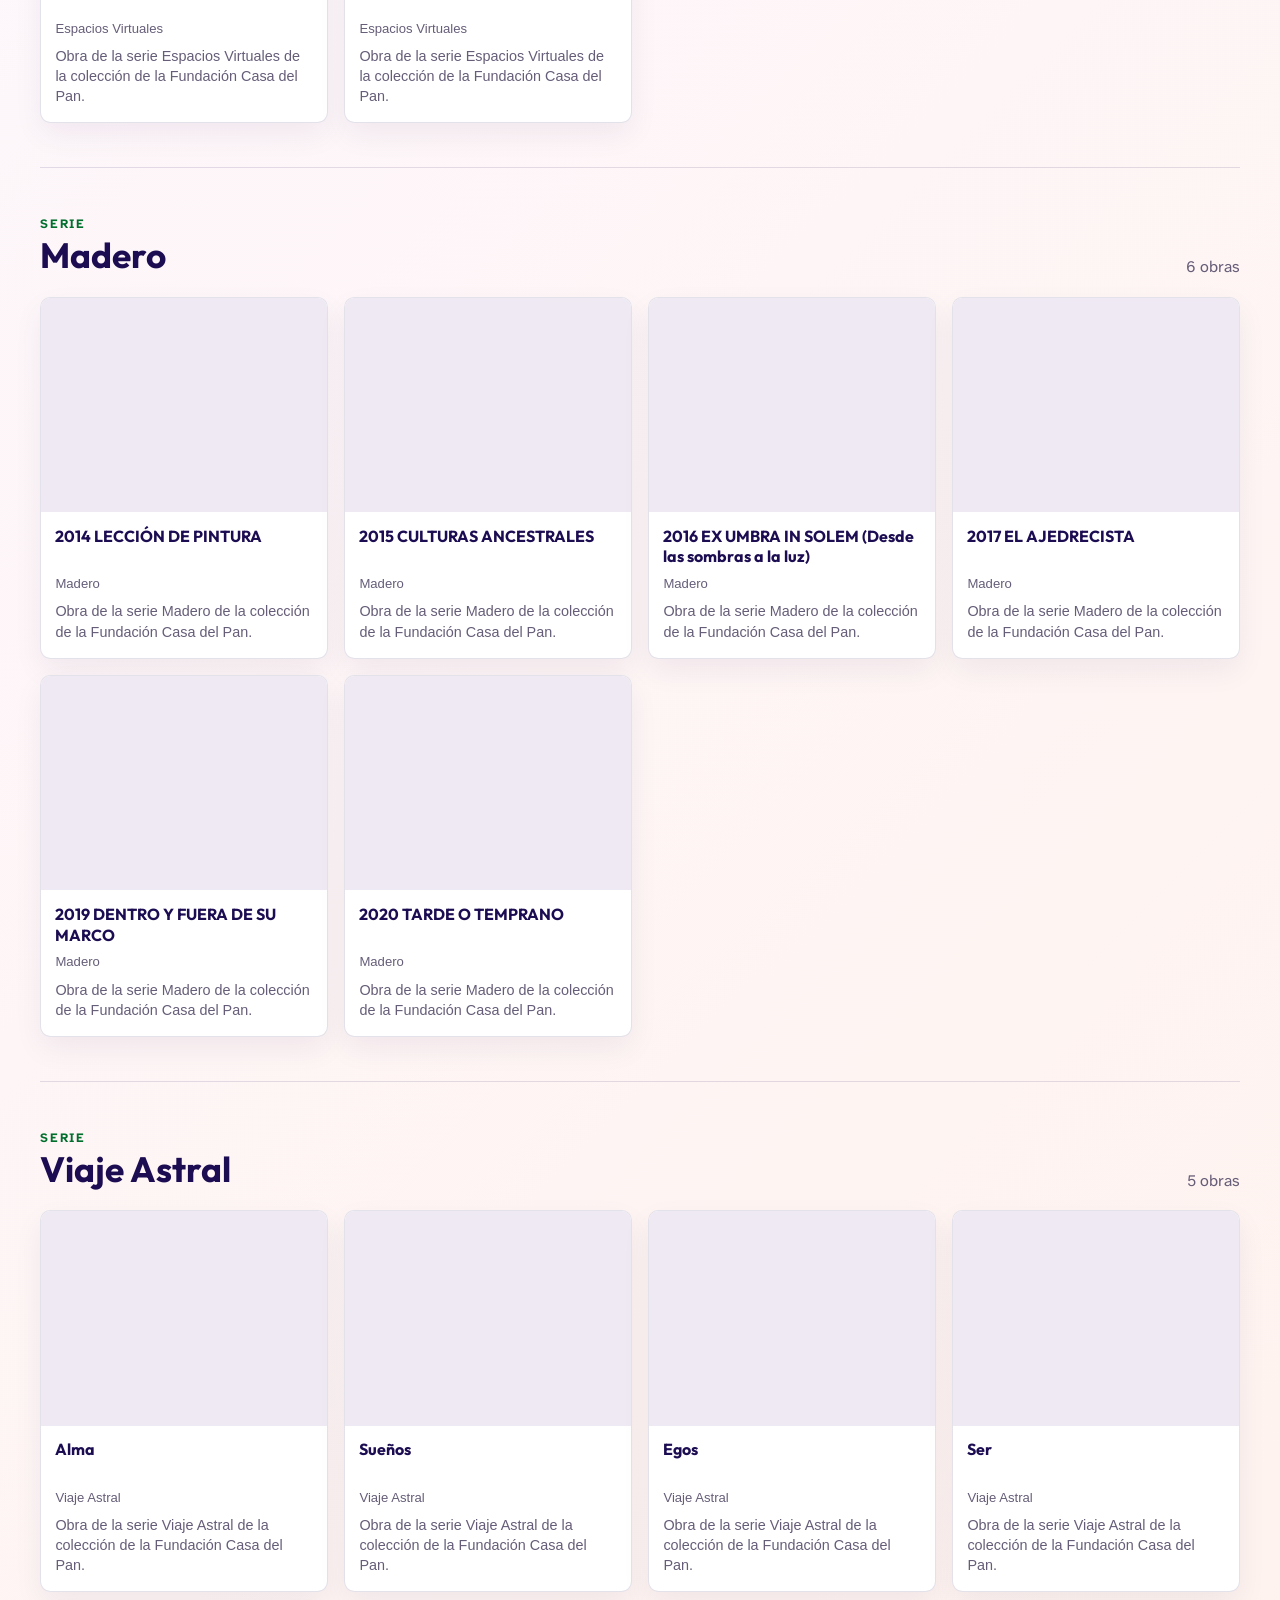
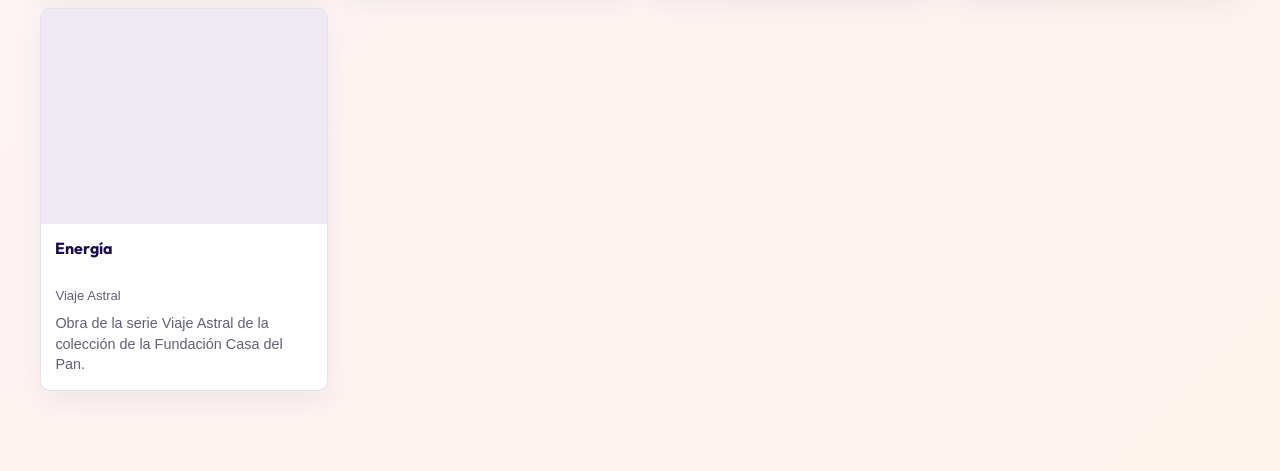
==== commit 35186347: "nuevas obras, add descripcion de obras, cambio en el directorio" ====
--- a/coleccion-fcp.html
+++ b/coleccion-fcp.html
@@ -88,7 +88,7 @@
   <div class="lightbox" id="lightbox" role="dialog" aria-modal="true" aria-labelledby="lightbox-title" hidden>
     <button class="lightbox-close" type="button" aria-label="Cerrar vista ampliada" data-lightbox-close>×</button>
     <button class="lightbox-arrow lightbox-prev" type="button" aria-label="Obra anterior" data-lightbox-prev>‹</button>
-    <div class="lightbox-content"><div class="lightbox-media"><img data-lightbox-image alt=""></div><div class="lightbox-info"><span class="gallery-kicker">Ficha de la obra</span><h2 id="lightbox-title" data-lightbox-title></h2><p data-lightbox-description></p><p><strong>Tamaño original</strong><br><span data-lightbox-size></span></p></div></div>
+    <div class="lightbox-content"><div class="lightbox-media"><img data-lightbox-image alt=""></div><div class="lightbox-info"><span class="gallery-kicker">Ficha de la obra</span><h2 id="lightbox-title" data-lightbox-title></h2><p data-lightbox-meta hidden></p><p data-lightbox-description></p><p><strong>Tamaño original</strong><br><span data-lightbox-size></span></p></div></div>
     <button class="lightbox-arrow lightbox-next" type="button" aria-label="Obra siguiente" data-lightbox-next>›</button>
   </div>
   <script src="assets/js/galleries.js" defer></script>
--- a/assets/css/galleries.css
+++ b/assets/css/galleries.css
@@ -351,15 +351,19 @@
 .art-card figcaption { padding: .85rem .9rem 1rem; }
 .art-title { display: block; min-height: 2.6em; font: 700 1rem/1.3 "Outfit", sans-serif; }
 .art-meta { display: flex; justify-content: space-between; gap: .5rem; margin-top: .55rem; color: var(--gallery-muted); font-size: .82rem; }
+.art-details { margin: .55rem 0 0; color: var(--gallery-ink); font-size: .85rem; font-weight: 700; line-height: 1.4; }
 .art-description { margin: .65rem 0 0; color: var(--gallery-muted); font-size: .9rem; line-height: 1.4; }
+.art-description-preview { display: -webkit-box; overflow: hidden; -webkit-box-orient: vertical; -webkit-line-clamp: 5; }
 
 .lightbox[hidden] { display: none; }
 .lightbox { position: fixed; inset: 0; z-index: 50; display: grid; place-items: center; padding: 1rem; background: rgba(16, 9, 39, .94); }
 .lightbox-content { width: min(1160px, 100%); max-height: calc(100vh - 2rem); display: grid; grid-template-columns: minmax(0, 1fr) 280px; overflow: hidden; border: 1px solid rgba(255,255,255,.18); border-radius: .8rem; background: #24194a; color: white; }
 .lightbox-media { min-height: 65vh; display: grid; place-items: center; padding: 1.5rem; }
 .lightbox-media img { max-width: 100%; max-height: calc(100vh - 7rem); object-fit: contain; }
-.lightbox-info { padding: 2rem 1.5rem; background: rgba(255,255,255,.06); }
+.lightbox-info { overflow-y: auto; padding: 2rem 1.5rem; background: rgba(255,255,255,.06); }
 .lightbox-info h2 { margin: 0 0 .75rem; font: 700 1.45rem/1.15 "Outfit", sans-serif; }
+.lightbox-info [data-lightbox-meta] { margin-bottom: .5rem; color: white; font-weight: 700; }
+.lightbox-info [data-lightbox-description] { white-space: pre-line; }
 .lightbox-info p { color: rgba(255,255,255,.76); line-height: 1.5; }
 .lightbox-close, .lightbox-arrow { position: absolute; border: 1px solid rgba(255,255,255,.25); border-radius: 999px; color: white; background: rgba(255,255,255,.12); cursor: pointer; }
 .lightbox-close { top: 1.25rem; right: 1.25rem; width: 42px; height: 42px; font-size: 1.4rem; }
@@ -376,4 +380,5 @@
   .gallery-actions { justify-content: center; margin: 0 auto; }
 }
 @media (max-width: 620px) { .gallery-header-brand { min-height: 48px; } .gallery-header-brand .gallery-brand img { width: 36px; height: 36px; } .gallery-nav { align-items: center; padding: .7rem 0; flex-direction: column; } .gallery-actions { width: 100%; } .gallery-member-link { display: none !important; } .auction-banner { align-items: flex-start; } .auction-banner-inner { align-items: flex-start; } .auction-banner > div { width: 100%; } .auction-banner > a { width: 100%; text-align: center; } .gallery-main { padding-top: 2.5rem; } .gallery-grid { grid-template-columns: repeat(2, minmax(0, 1fr)); gap: .7rem; } .event-photo-grid { grid-template-columns: repeat(2, minmax(0, 1fr)); gap: .7rem; } .event-item-content { padding: 1.2rem; } .event-item-topline { align-items: flex-start; flex-direction: column; gap: .35rem; } .event-item-image { min-height: 180px; } .event-facts { display: block; } .event-facts div + div { margin-top: 1rem; } .admin-form, .admin-help { padding: 1.1rem; } .admin-fields-two, .admin-fields-three, .admin-upload-grid { grid-template-columns: 1fr; } .admin-preview { grid-template-columns: repeat(3, minmax(0, 1fr)); } .admin-actions button { width: 100%; } .art-card figcaption { padding: .7rem; } .art-title { min-height: 0; font-size: .9rem; } .art-meta { display: block; margin-top: .45rem; line-height: 1.35; } .art-meta > span { display: block; } .art-description { display: block; margin-top: .55rem; font-size: .78rem; line-height: 1.35; } .lightbox-arrow { top: 42%; } }
+@media (max-width: 620px) { .art-description-preview { display: -webkit-box; } }
 @media (prefers-reduced-motion: reduce) { *, *::before, *::after { scroll-behavior: auto !important; transition: none !important; } }
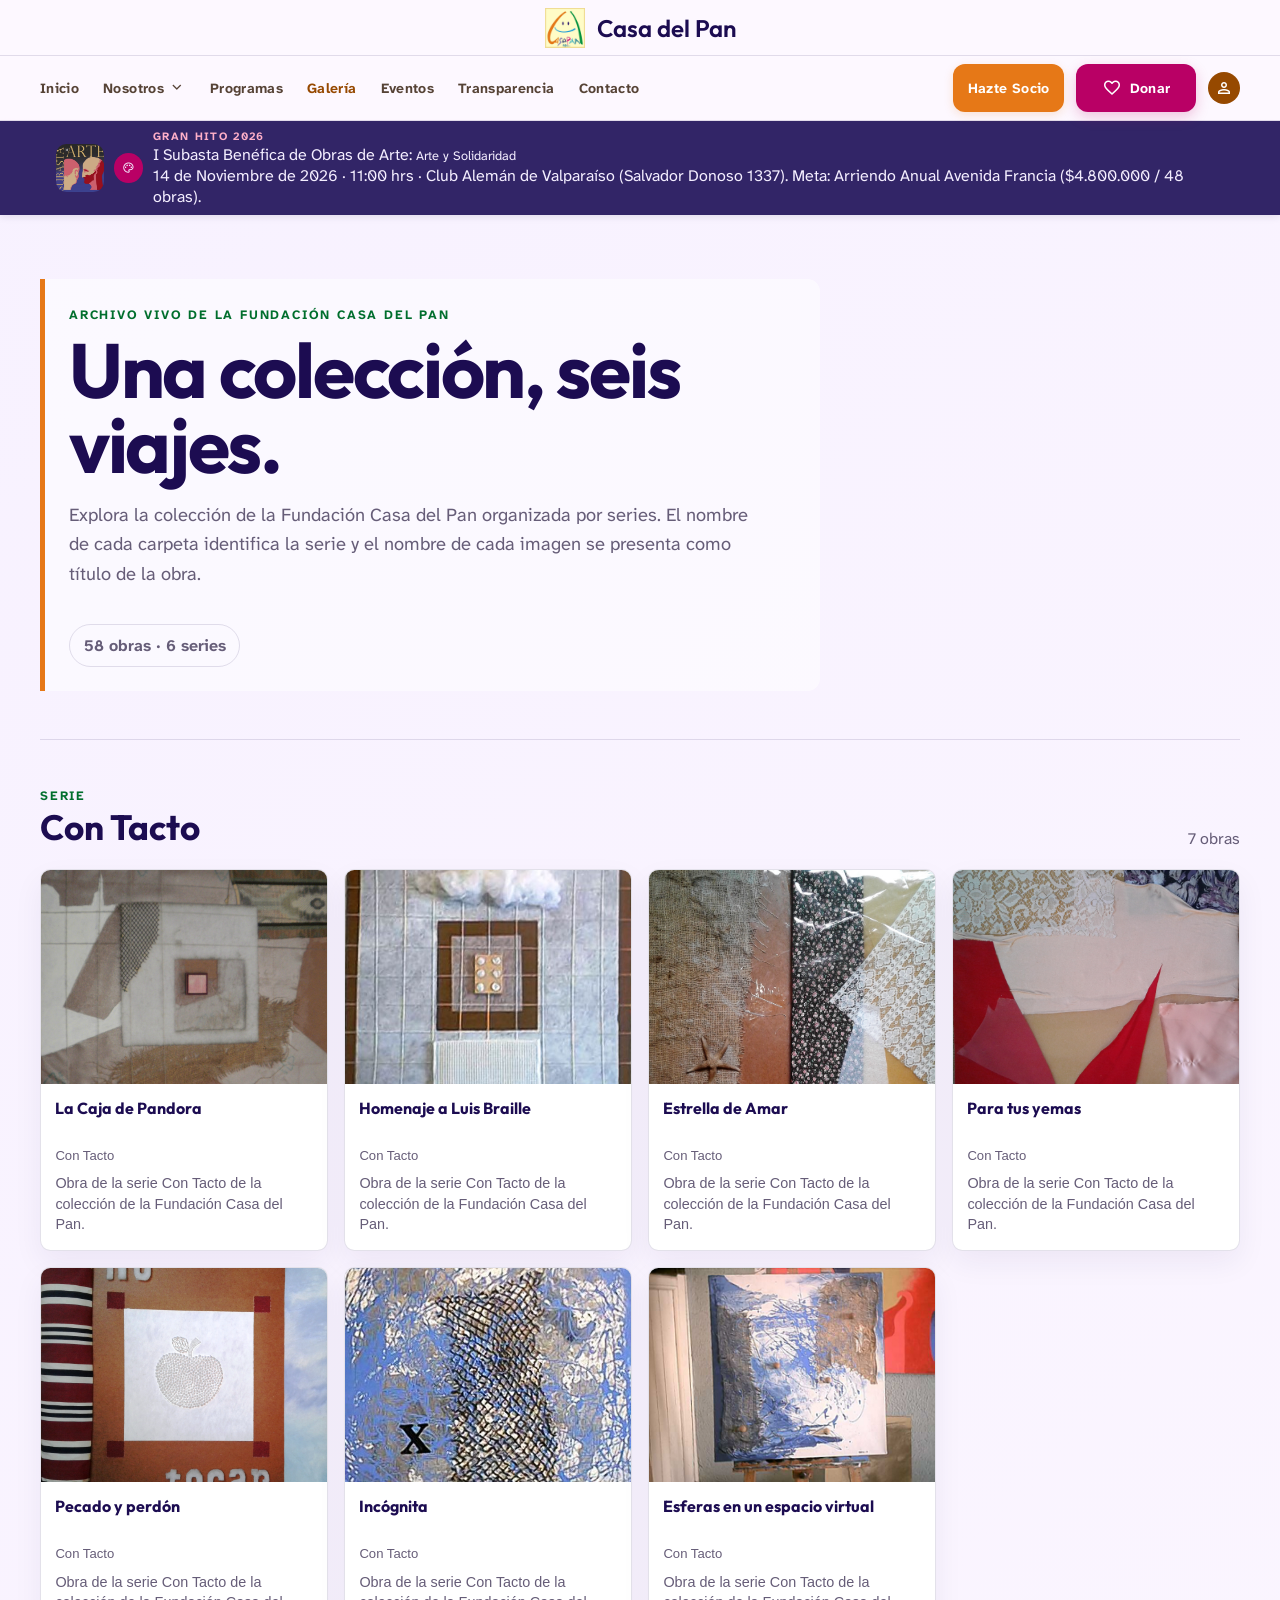
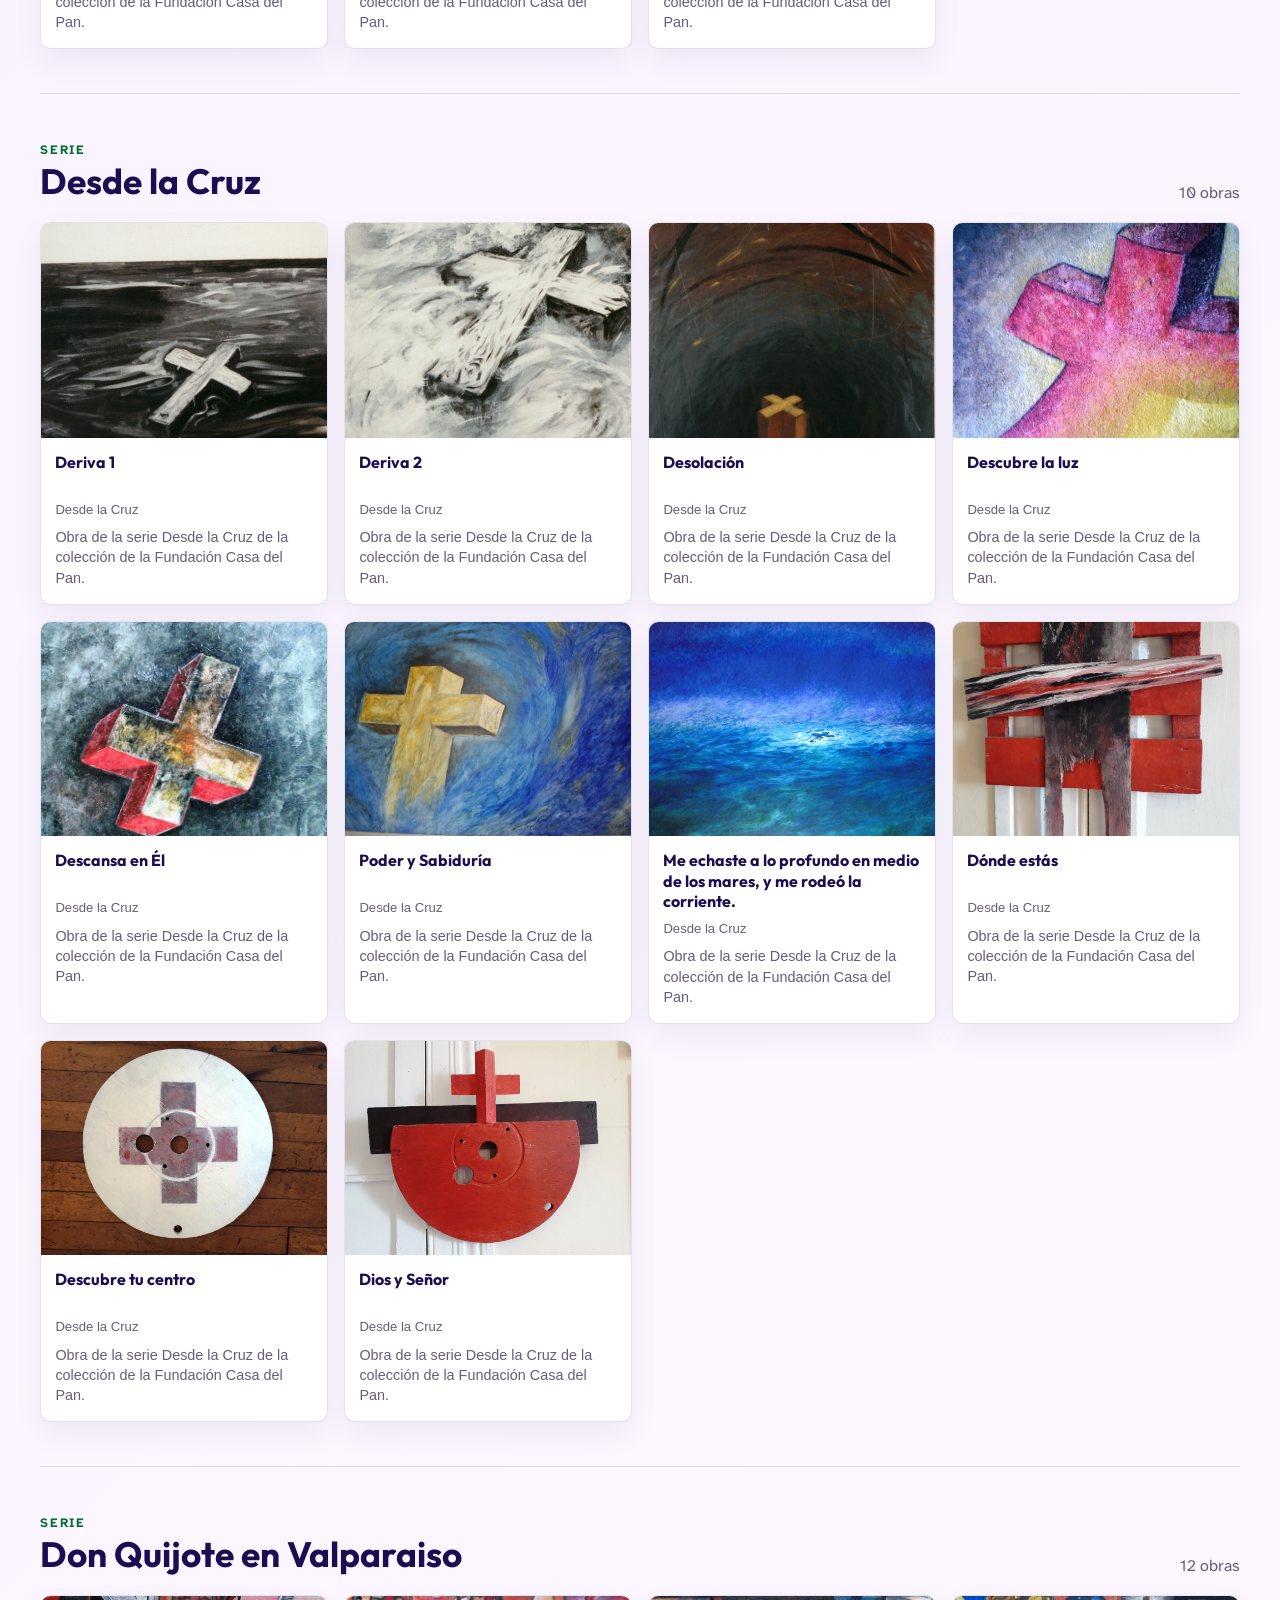
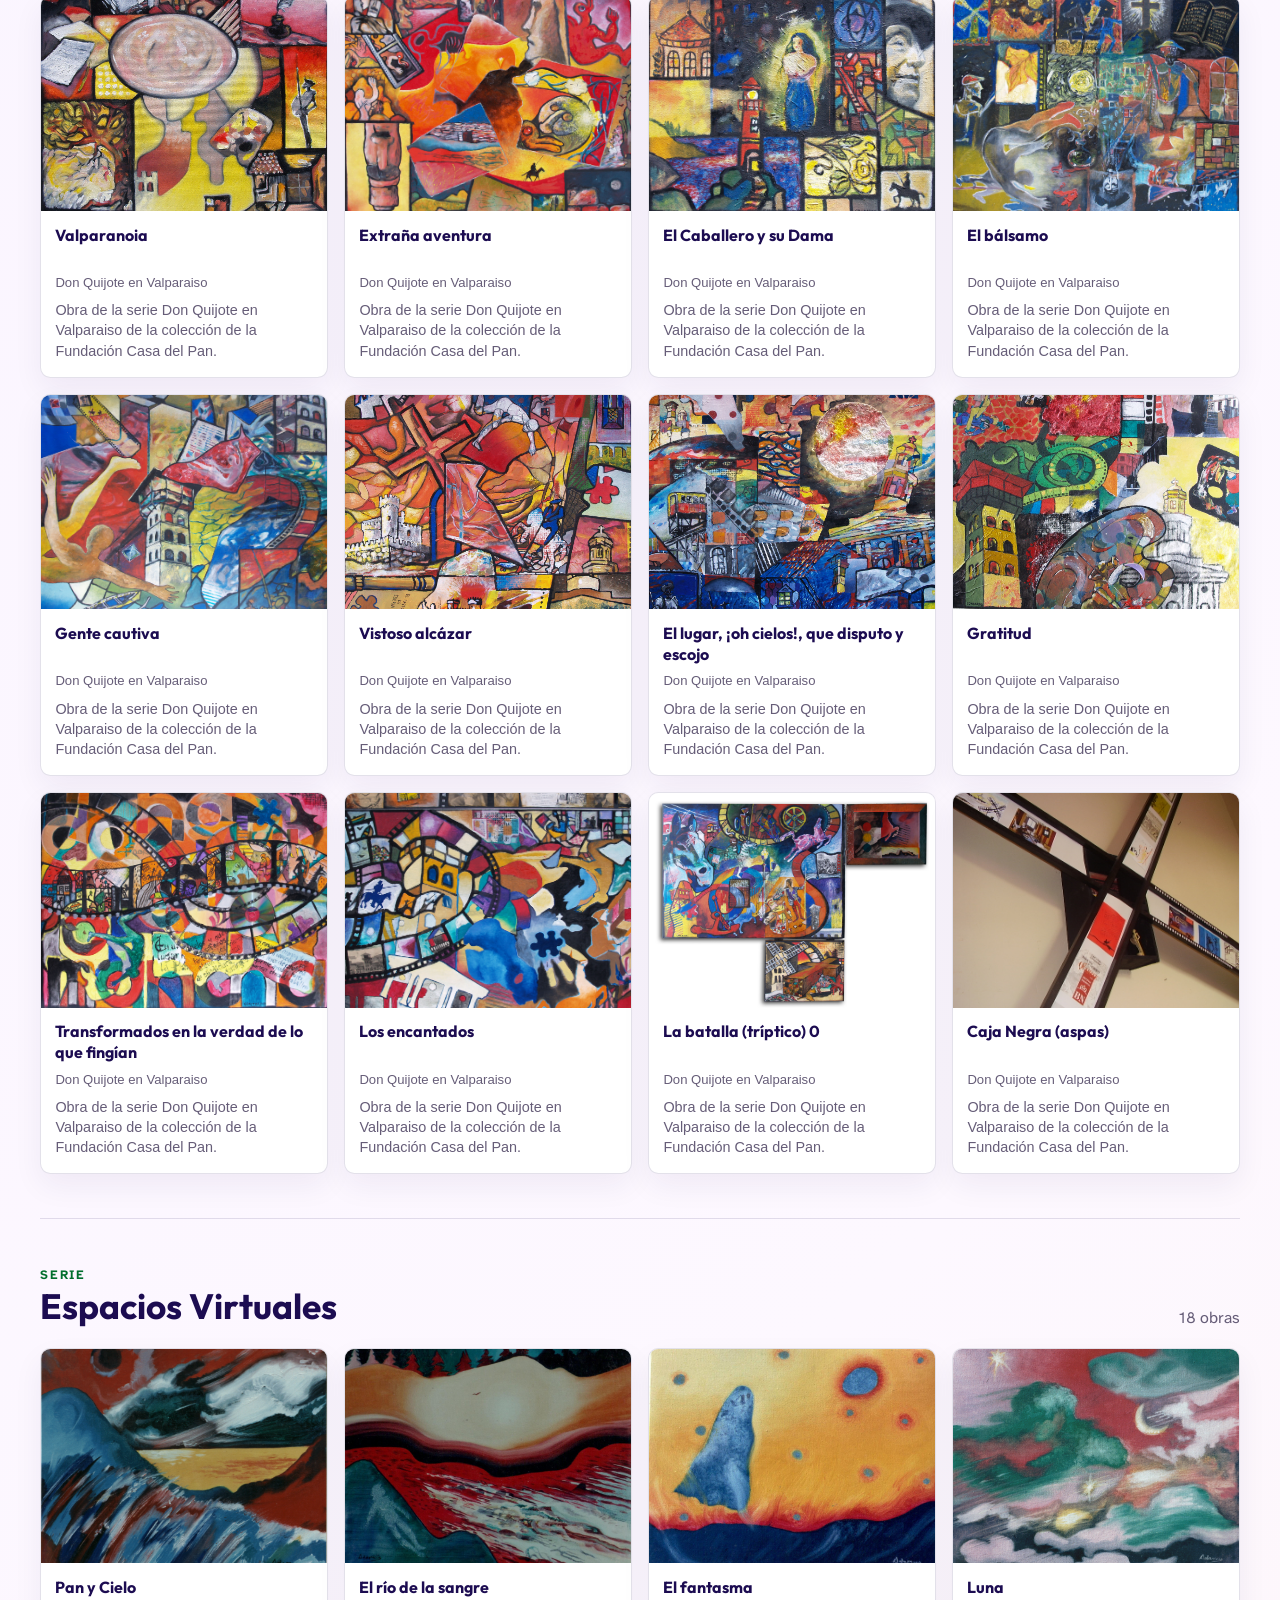
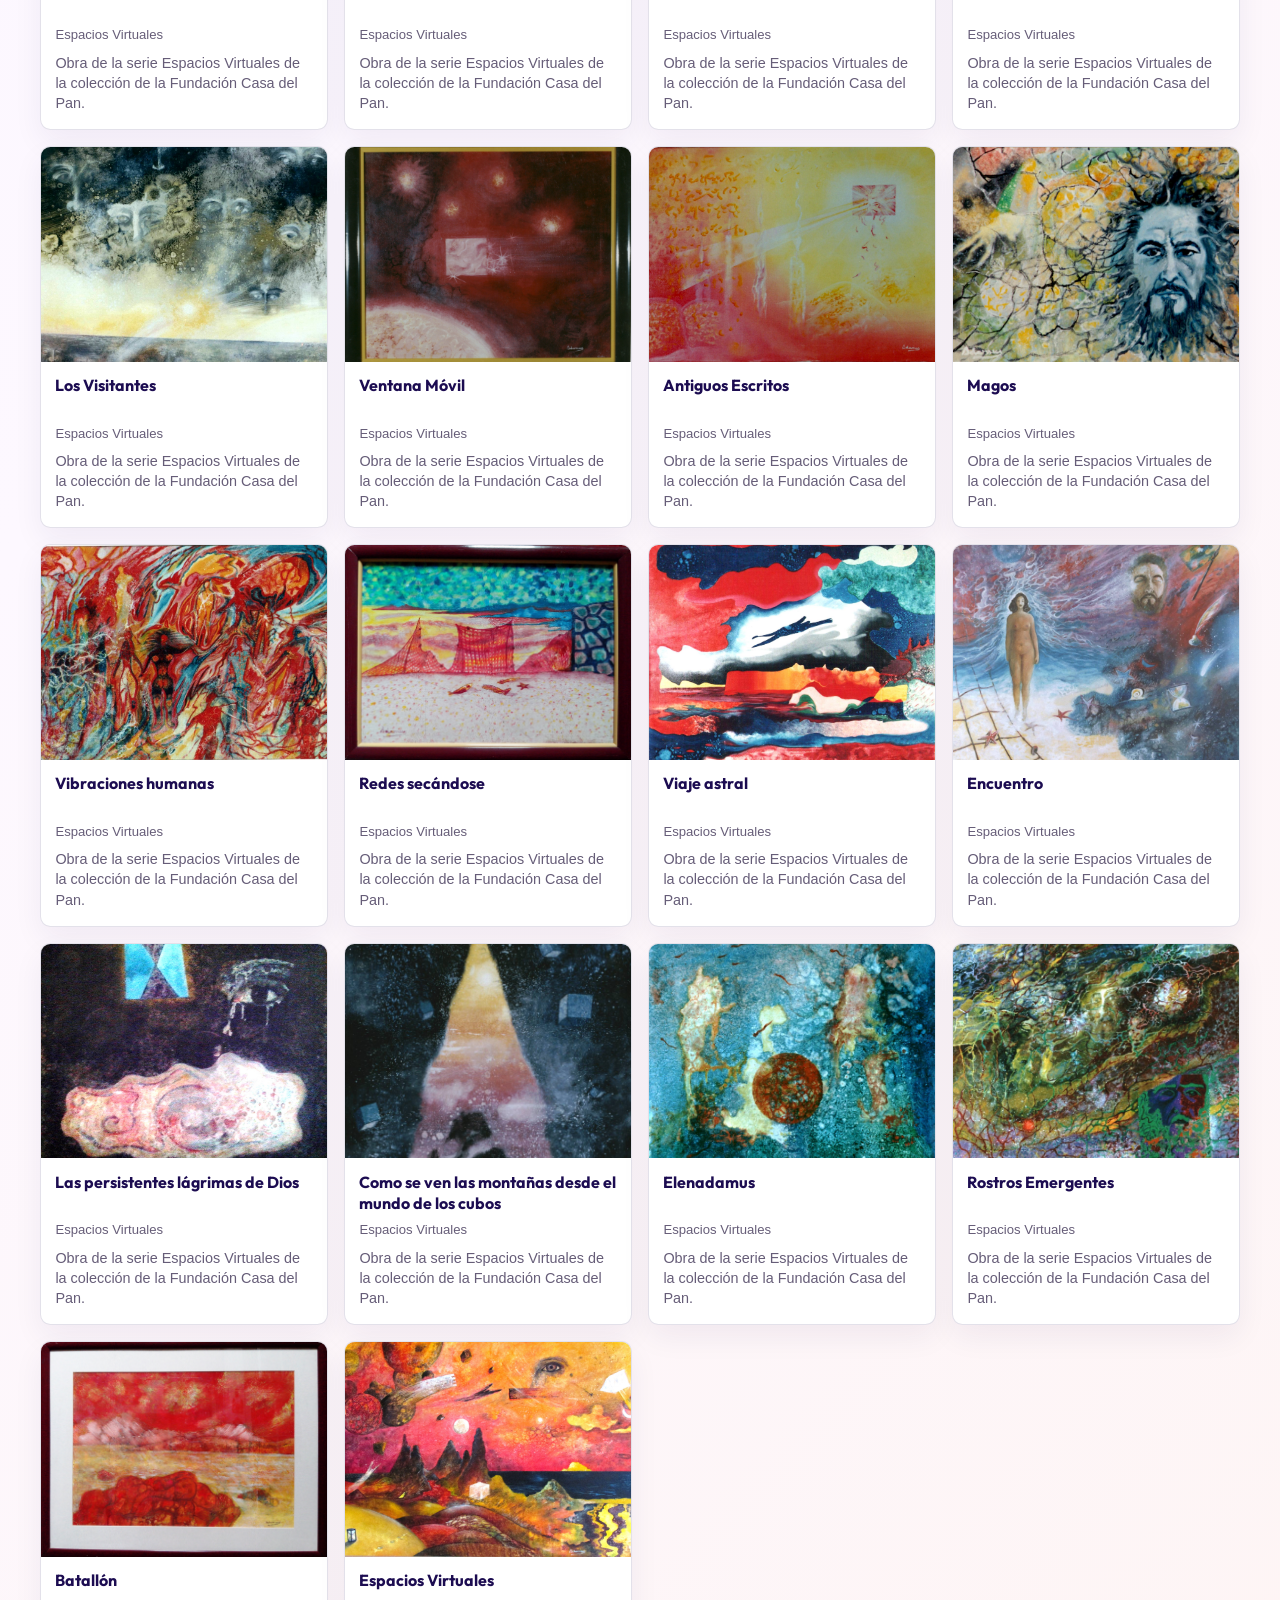
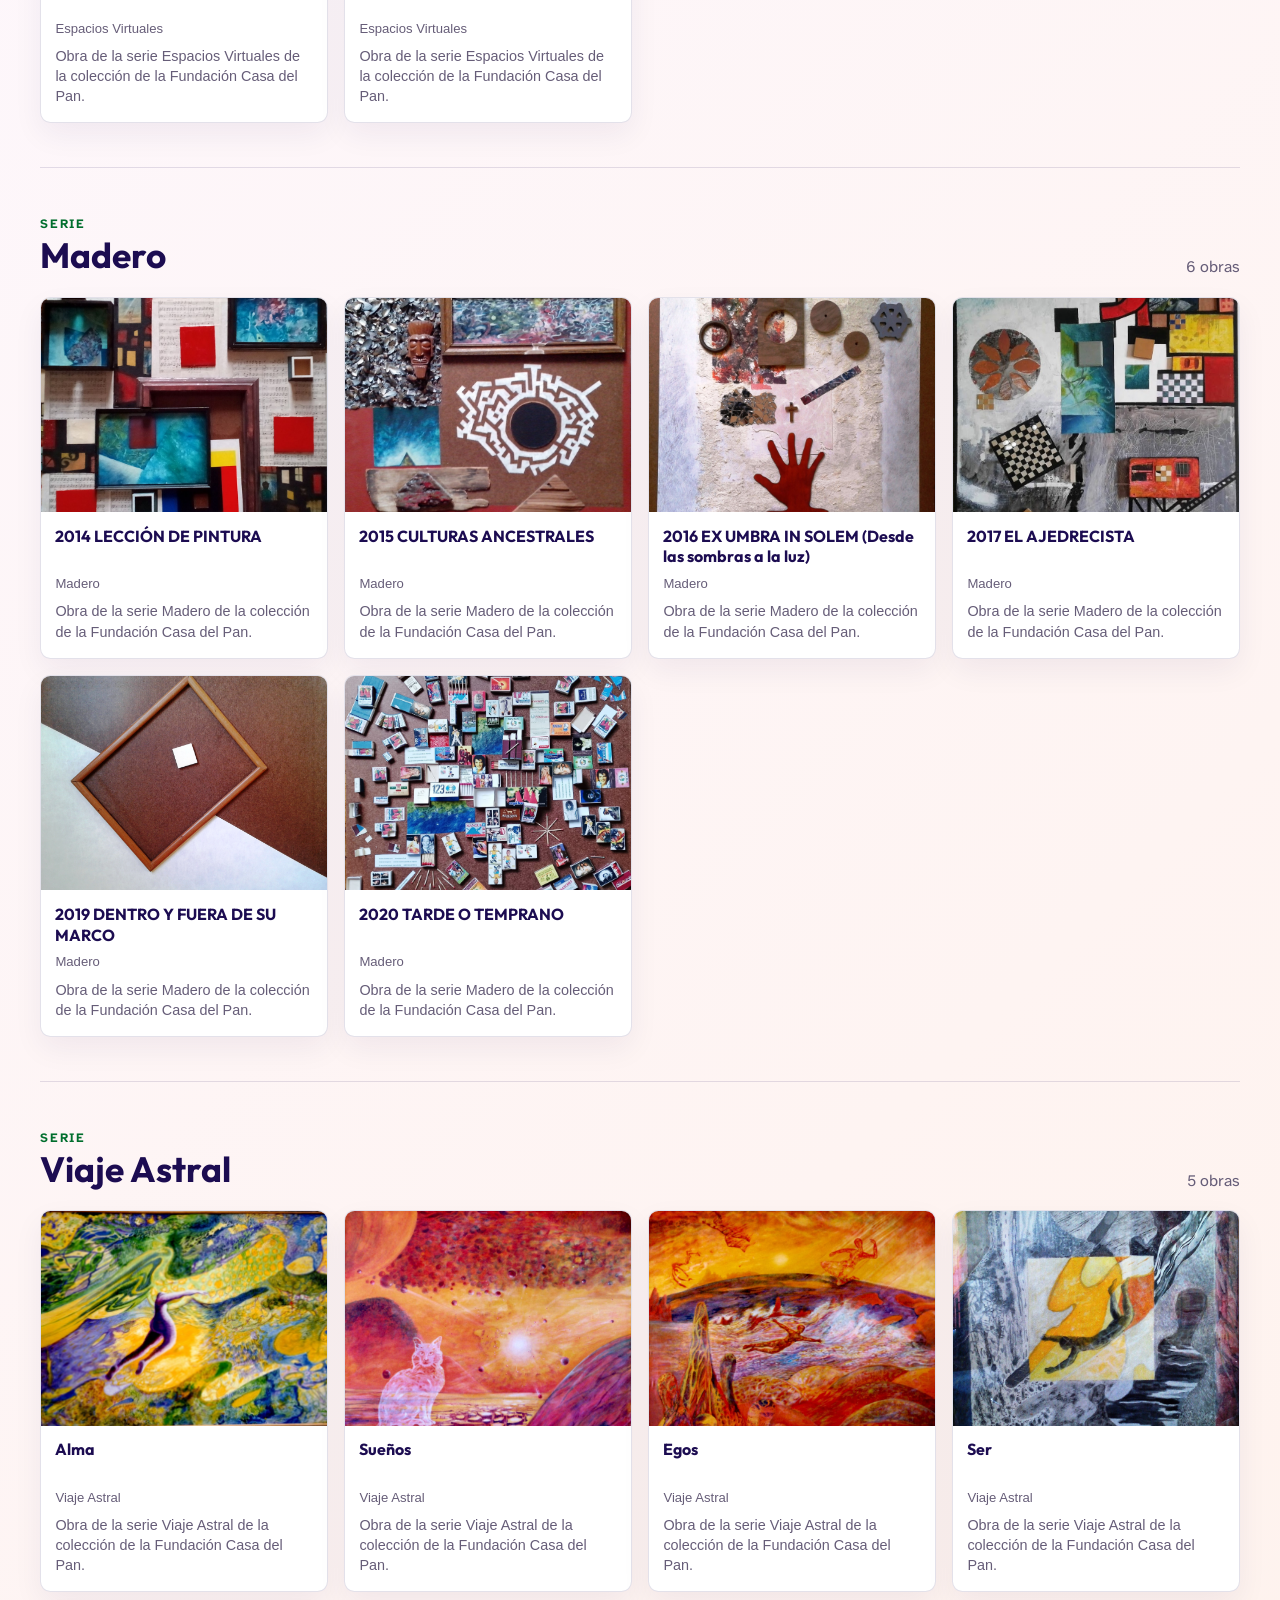
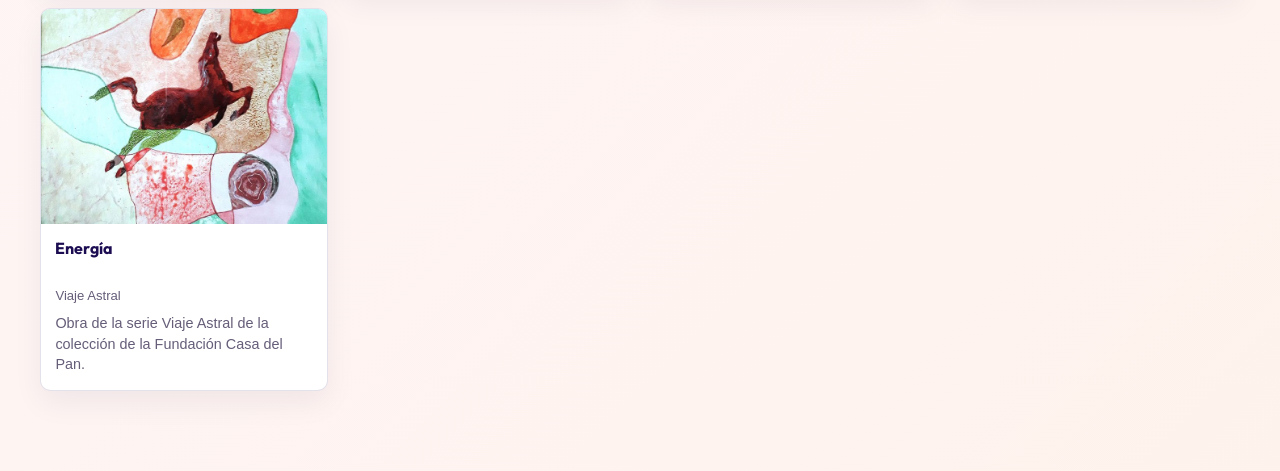
==== commit 4d783b6b: "ultimas obras para la subasta, reparacion de los tamaños en la modal arriba" ====
--- a/coleccion-fcp.html
+++ b/coleccion-fcp.html
@@ -88,7 +88,7 @@
   <div class="lightbox" id="lightbox" role="dialog" aria-modal="true" aria-labelledby="lightbox-title" hidden>
     <button class="lightbox-close" type="button" aria-label="Cerrar vista ampliada" data-lightbox-close>×</button>
     <button class="lightbox-arrow lightbox-prev" type="button" aria-label="Obra anterior" data-lightbox-prev>‹</button>
-    <div class="lightbox-content"><div class="lightbox-media"><img data-lightbox-image alt=""></div><div class="lightbox-info"><span class="gallery-kicker">Ficha de la obra</span><h2 id="lightbox-title" data-lightbox-title></h2><p data-lightbox-meta hidden></p><p data-lightbox-description></p><p><strong>Tamaño original</strong><br><span data-lightbox-size></span></p></div></div>
+    <div class="lightbox-content"><div class="lightbox-media"><img data-lightbox-image alt=""></div><div class="lightbox-info"><span class="gallery-kicker">Ficha de la obra</span><h2 id="lightbox-title" data-lightbox-title></h2><p><strong>Tamaño original</strong><br><span data-lightbox-size></span></p><p data-lightbox-meta hidden></p><p data-lightbox-description></p></div></div>
     <button class="lightbox-arrow lightbox-next" type="button" aria-label="Obra siguiente" data-lightbox-next>›</button>
   </div>
   <script src="assets/js/galleries.js" defer></script>
--- a/assets/css/galleries.css
+++ b/assets/css/galleries.css
@@ -357,10 +357,10 @@
 
 .lightbox[hidden] { display: none; }
 .lightbox { position: fixed; inset: 0; z-index: 50; display: grid; place-items: center; padding: 1rem; background: rgba(16, 9, 39, .94); }
-.lightbox-content { width: min(1160px, 100%); max-height: calc(100vh - 2rem); display: grid; grid-template-columns: minmax(0, 1fr) 280px; overflow: hidden; border: 1px solid rgba(255,255,255,.18); border-radius: .8rem; background: #24194a; color: white; }
-.lightbox-media { min-height: 65vh; display: grid; place-items: center; padding: 1.5rem; }
-.lightbox-media img { max-width: 100%; max-height: calc(100vh - 7rem); object-fit: contain; }
-.lightbox-info { overflow-y: auto; padding: 2rem 1.5rem; background: rgba(255,255,255,.06); }
+.lightbox-content { --lightbox-height: min(800px, calc(100dvh - 2rem)); width: min(1280px, calc(100% - 6rem)); height: var(--lightbox-height); min-height: 0; display: grid; grid-template-columns: minmax(0, 1fr) minmax(320px, 360px); grid-template-rows: minmax(0, 1fr); overflow: hidden; border: 1px solid rgba(255,255,255,.18); border-radius: .8rem; background: #24194a; color: white; }
+.lightbox-media { min-width: 0; min-height: 0; display: grid; place-items: center; padding: 1rem; }
+.lightbox-media img { display: block; width: auto; height: auto; max-width: 100%; max-height: calc(var(--lightbox-height) - 2rem - 2px); object-fit: contain; }
+.lightbox-info { min-width: 0; min-height: 0; overflow-y: auto; overscroll-behavior: contain; padding: 2rem 1.5rem; background: rgba(255,255,255,.06); }
 .lightbox-info h2 { margin: 0 0 .75rem; font: 700 1.45rem/1.15 "Outfit", sans-serif; }
 .lightbox-info [data-lightbox-meta] { margin-bottom: .5rem; color: white; font-weight: 700; }
 .lightbox-info [data-lightbox-description] { white-space: pre-line; }
@@ -372,7 +372,7 @@
 .lightbox-next { right: 1.25rem; }
 .lightbox-close:hover, .lightbox-arrow:hover { background: var(--gallery-orange); }
 
-@media (max-width: 900px) { .gallery-grid { grid-template-columns: repeat(3, minmax(0, 1fr)); } .event-item { grid-template-columns: 1fr; } .event-item-image { min-height: 220px; max-height: 300px; } .admin-layout { grid-template-columns: 1fr; } .admin-help { position: static; } .lightbox-content { grid-template-columns: 1fr; overflow: auto; } .lightbox-media { min-height: 50vh; } .lightbox-info { padding: 1rem 1.25rem; } }
+@media (max-width: 900px) { .gallery-grid { grid-template-columns: repeat(3, minmax(0, 1fr)); } .event-item { grid-template-columns: 1fr; } .event-item-image { min-height: 220px; max-height: 300px; } .admin-layout { grid-template-columns: 1fr; } .admin-help { position: static; } .lightbox-content { width: min(720px, 100%); height: auto; max-height: calc(100dvh - 2rem); grid-template-columns: minmax(0, 1fr); grid-template-rows: auto auto; overflow-y: auto; } .lightbox-media { min-height: 50vh; } .lightbox-media img { max-height: min(65vh, calc(100dvh - 7rem)); } .lightbox-info { padding: 1rem 1.25rem; } }
 @media (min-width: 1280px) { .gallery-links { display: flex; } }
 @media (max-width: 1279px) {
   .gallery-links { display: none; }
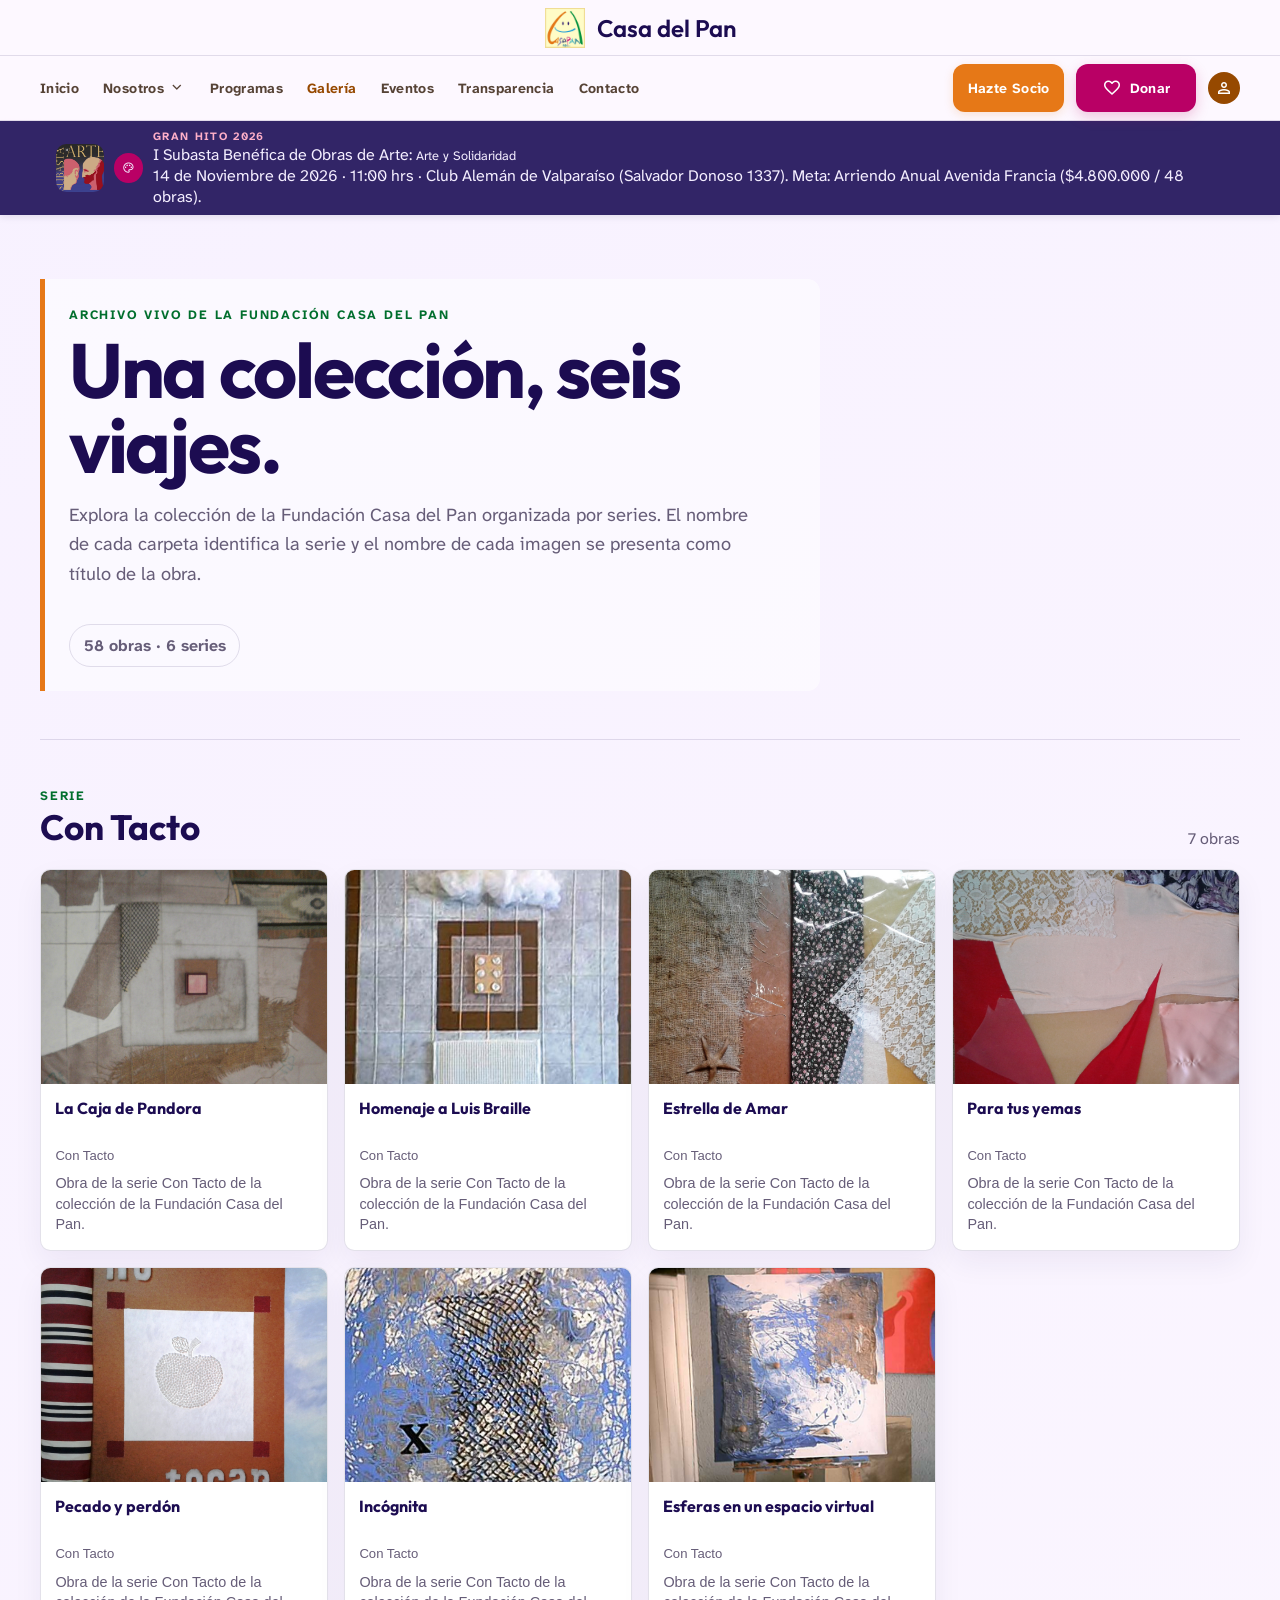
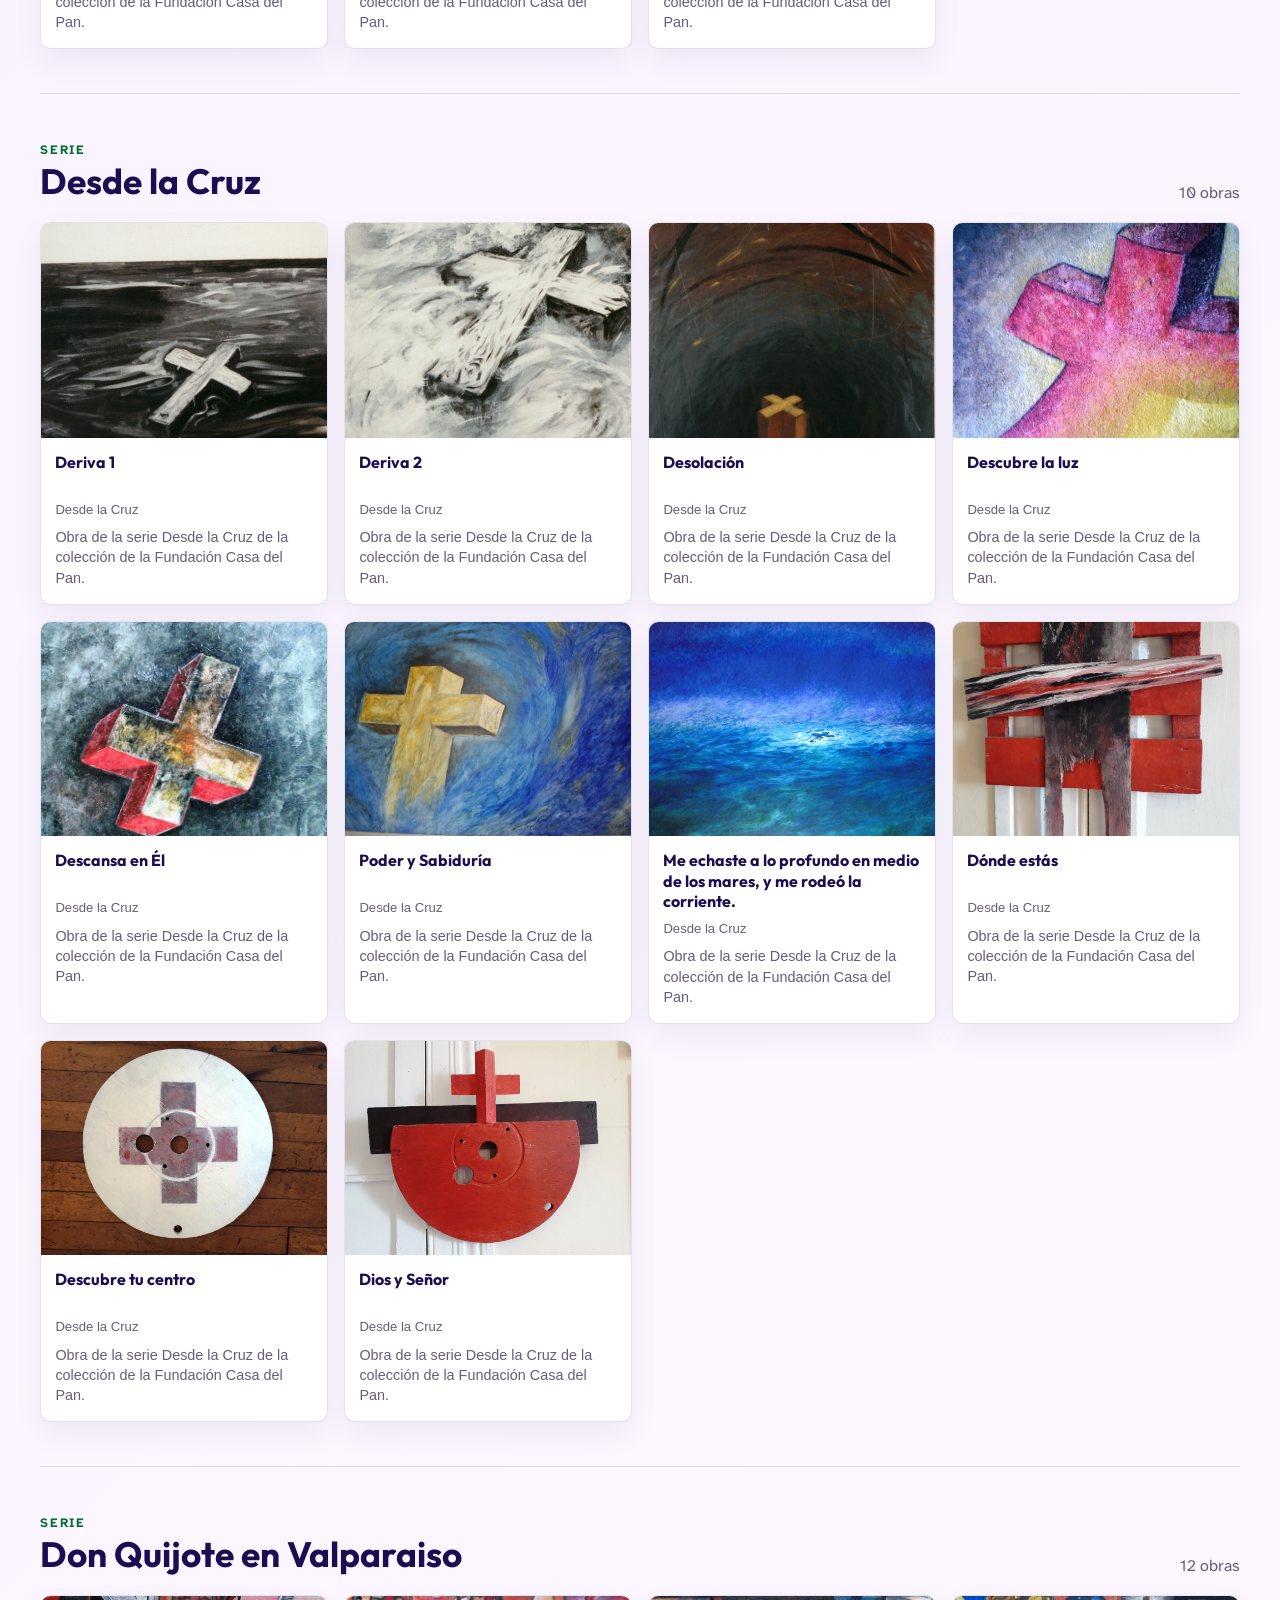
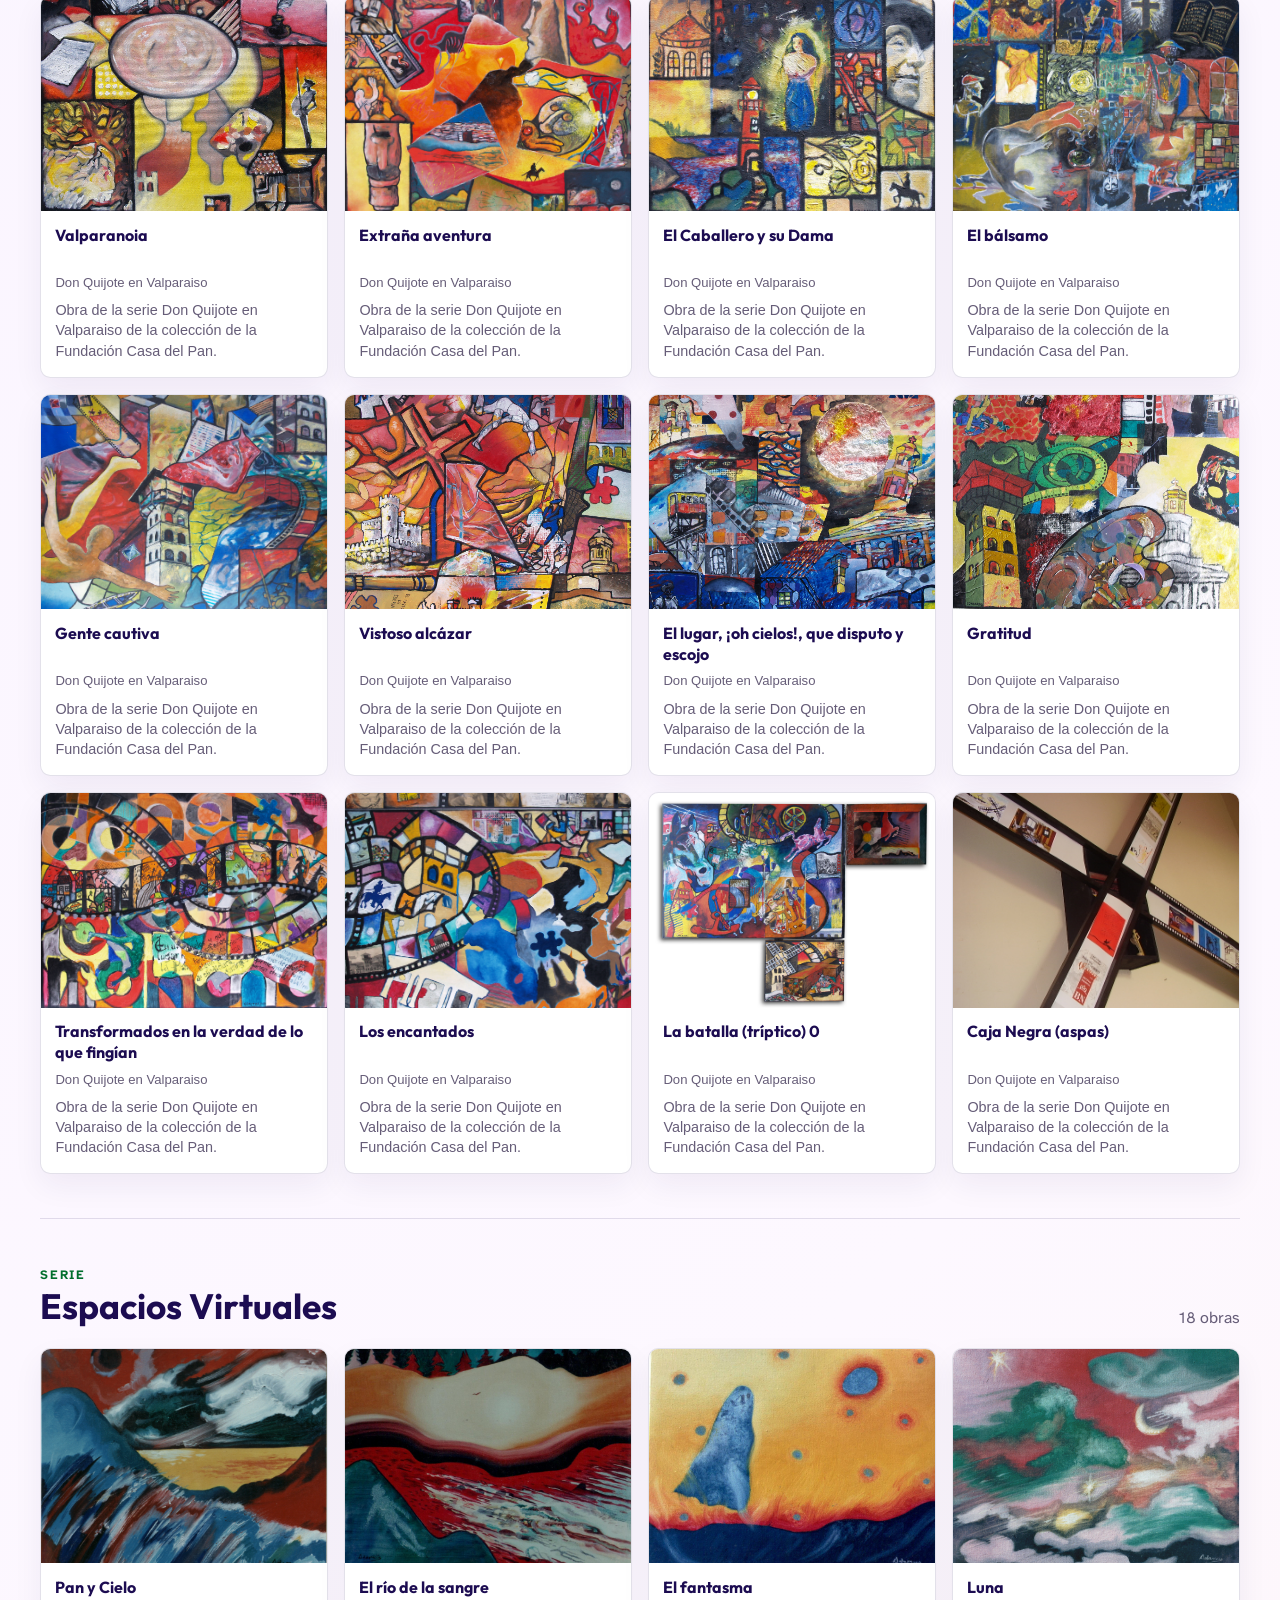
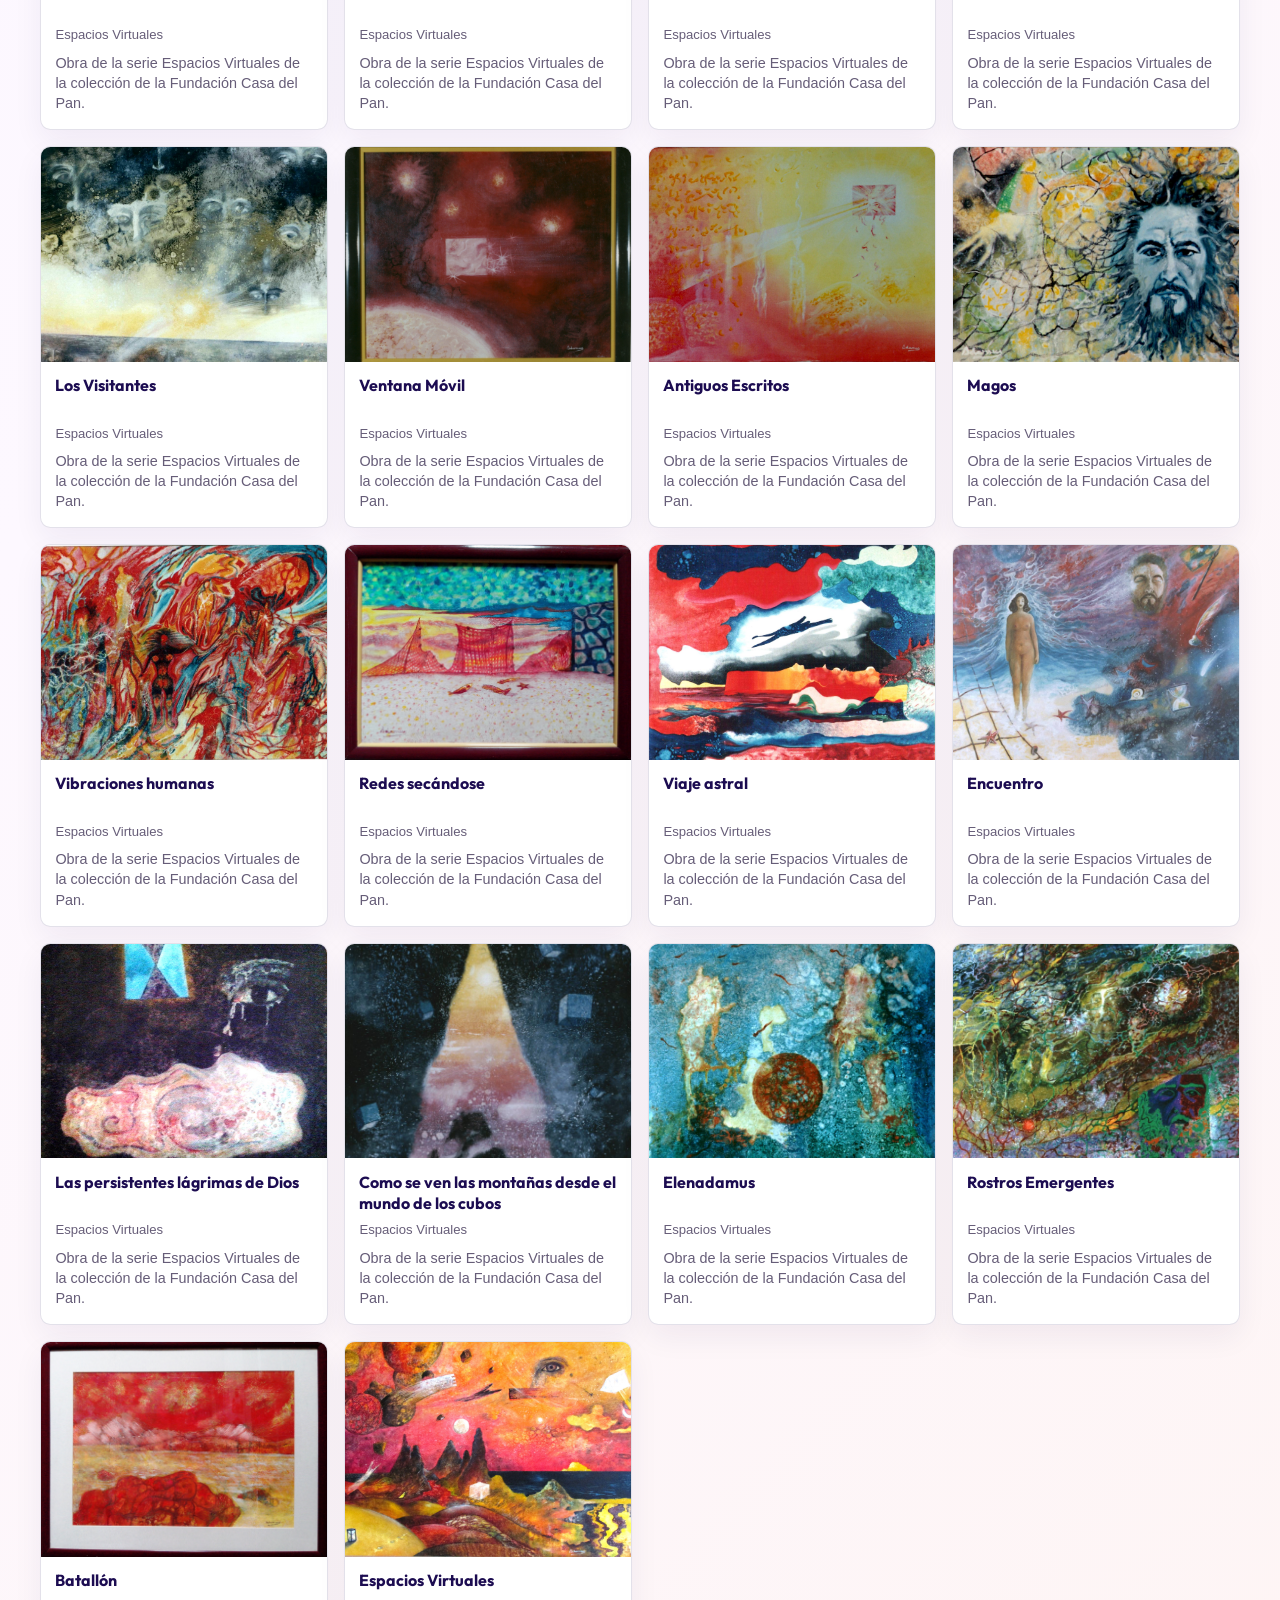
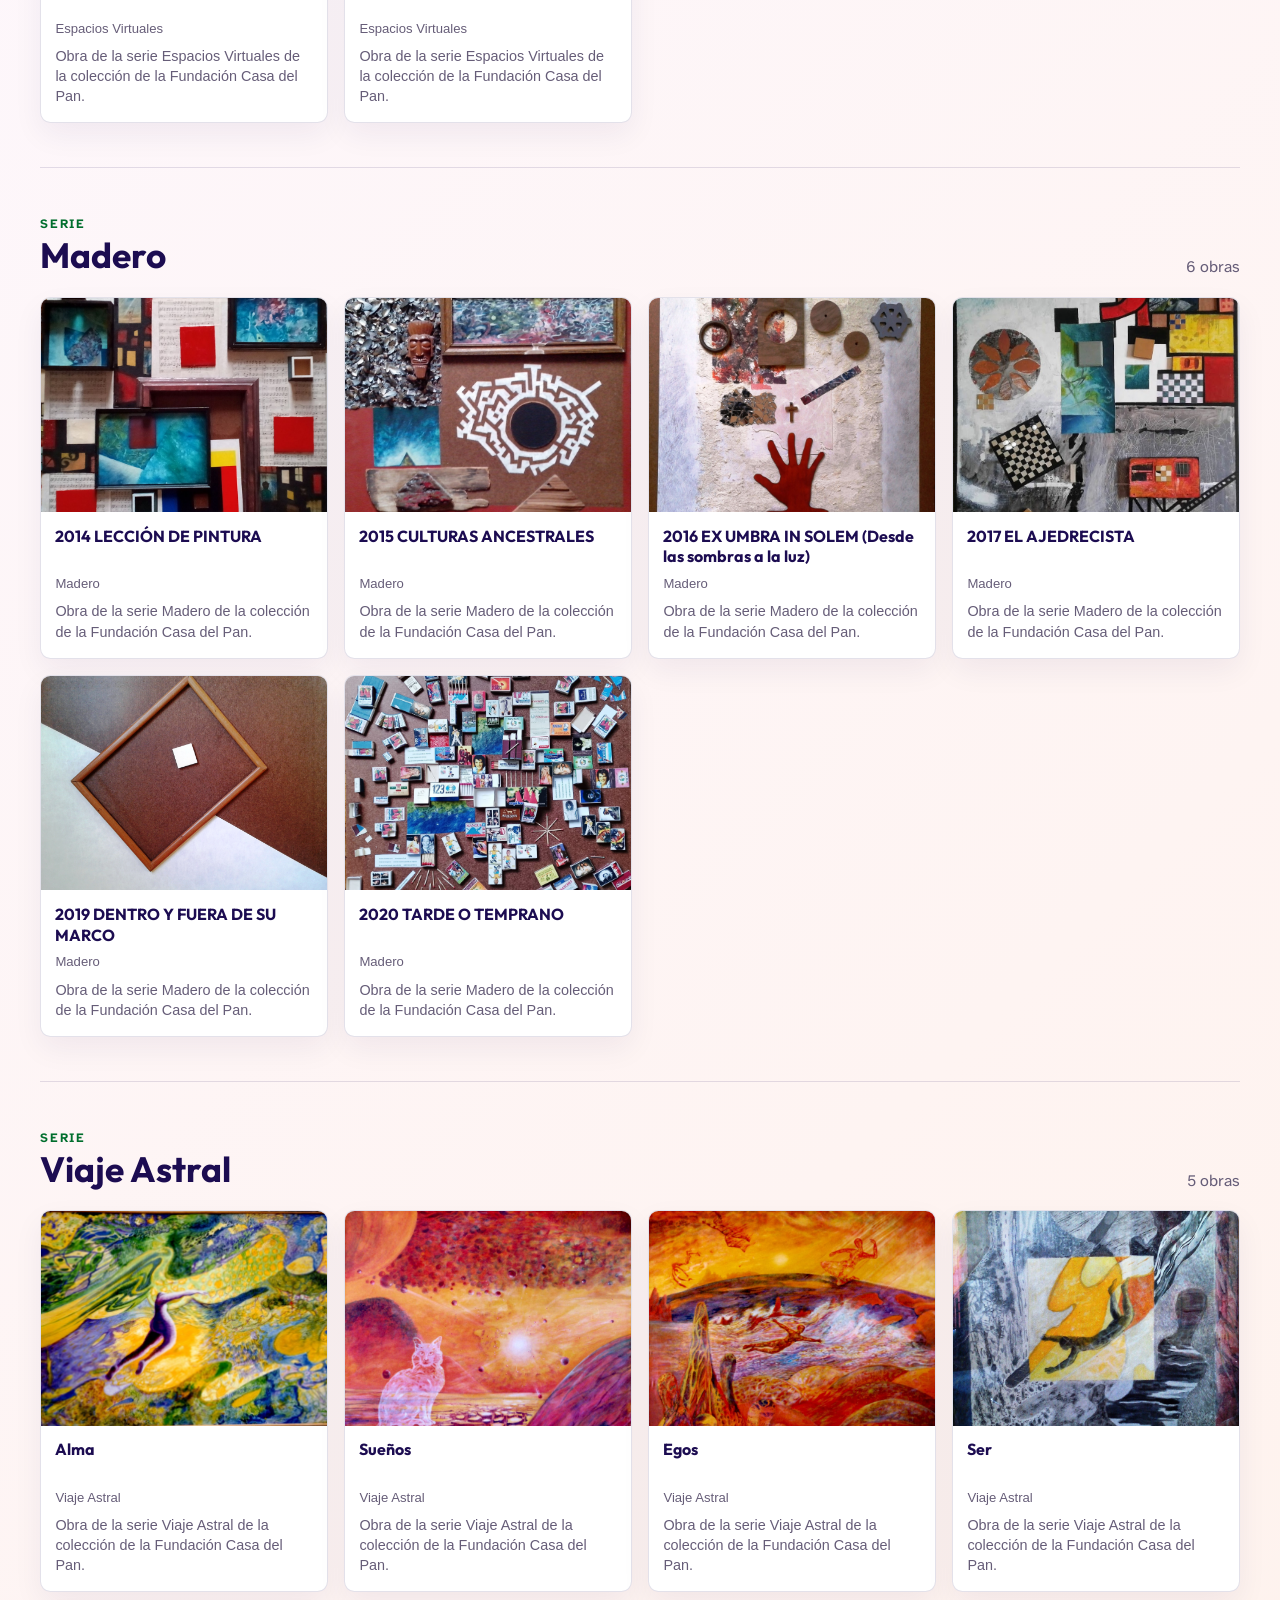
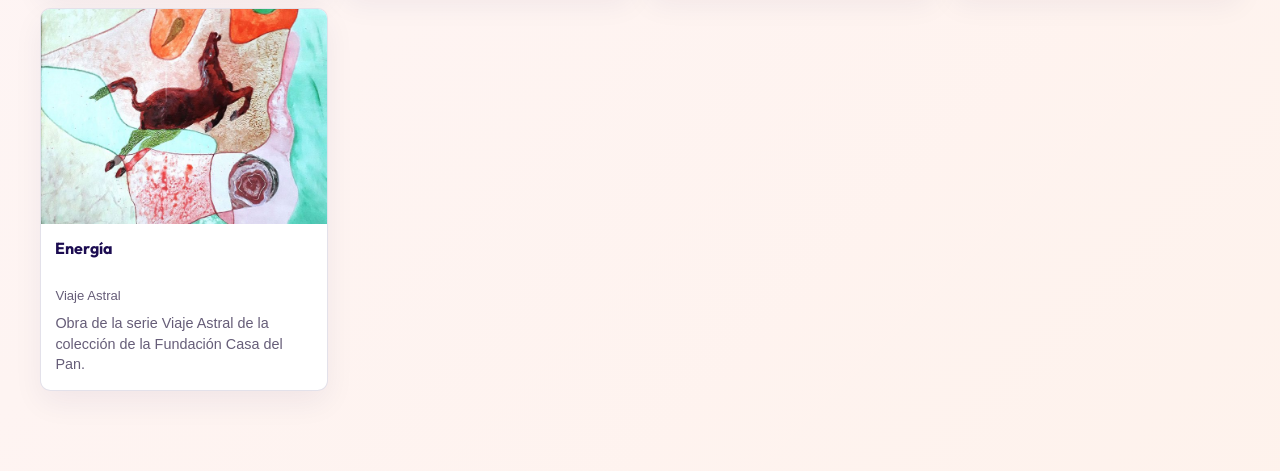
==== commit ddf67318: "google analitics" ====
--- a/coleccion-fcp.html
+++ b/coleccion-fcp.html
@@ -3,6 +3,13 @@
 <head>
   <meta charset="utf-8">
   <meta name="viewport" content="width=device-width, initial-scale=1">
+  <script async src="https://www.googletagmanager.com/gtag/js?id=G-56G3E617SM"></script>
+  <script>
+    window.dataLayer = window.dataLayer || [];
+    function gtag() { dataLayer.push(arguments); }
+    gtag('js', new Date());
+    gtag('config', 'G-56G3E617SM');
+  </script>
   <title>Colección FCP | Fundación Casa del Pan</title>
   <meta name="description" content="Colección de obras de la Fundación Casa del Pan, organizada por series.">
   <link rel="preconnect" href="https://fonts.googleapis.com">
